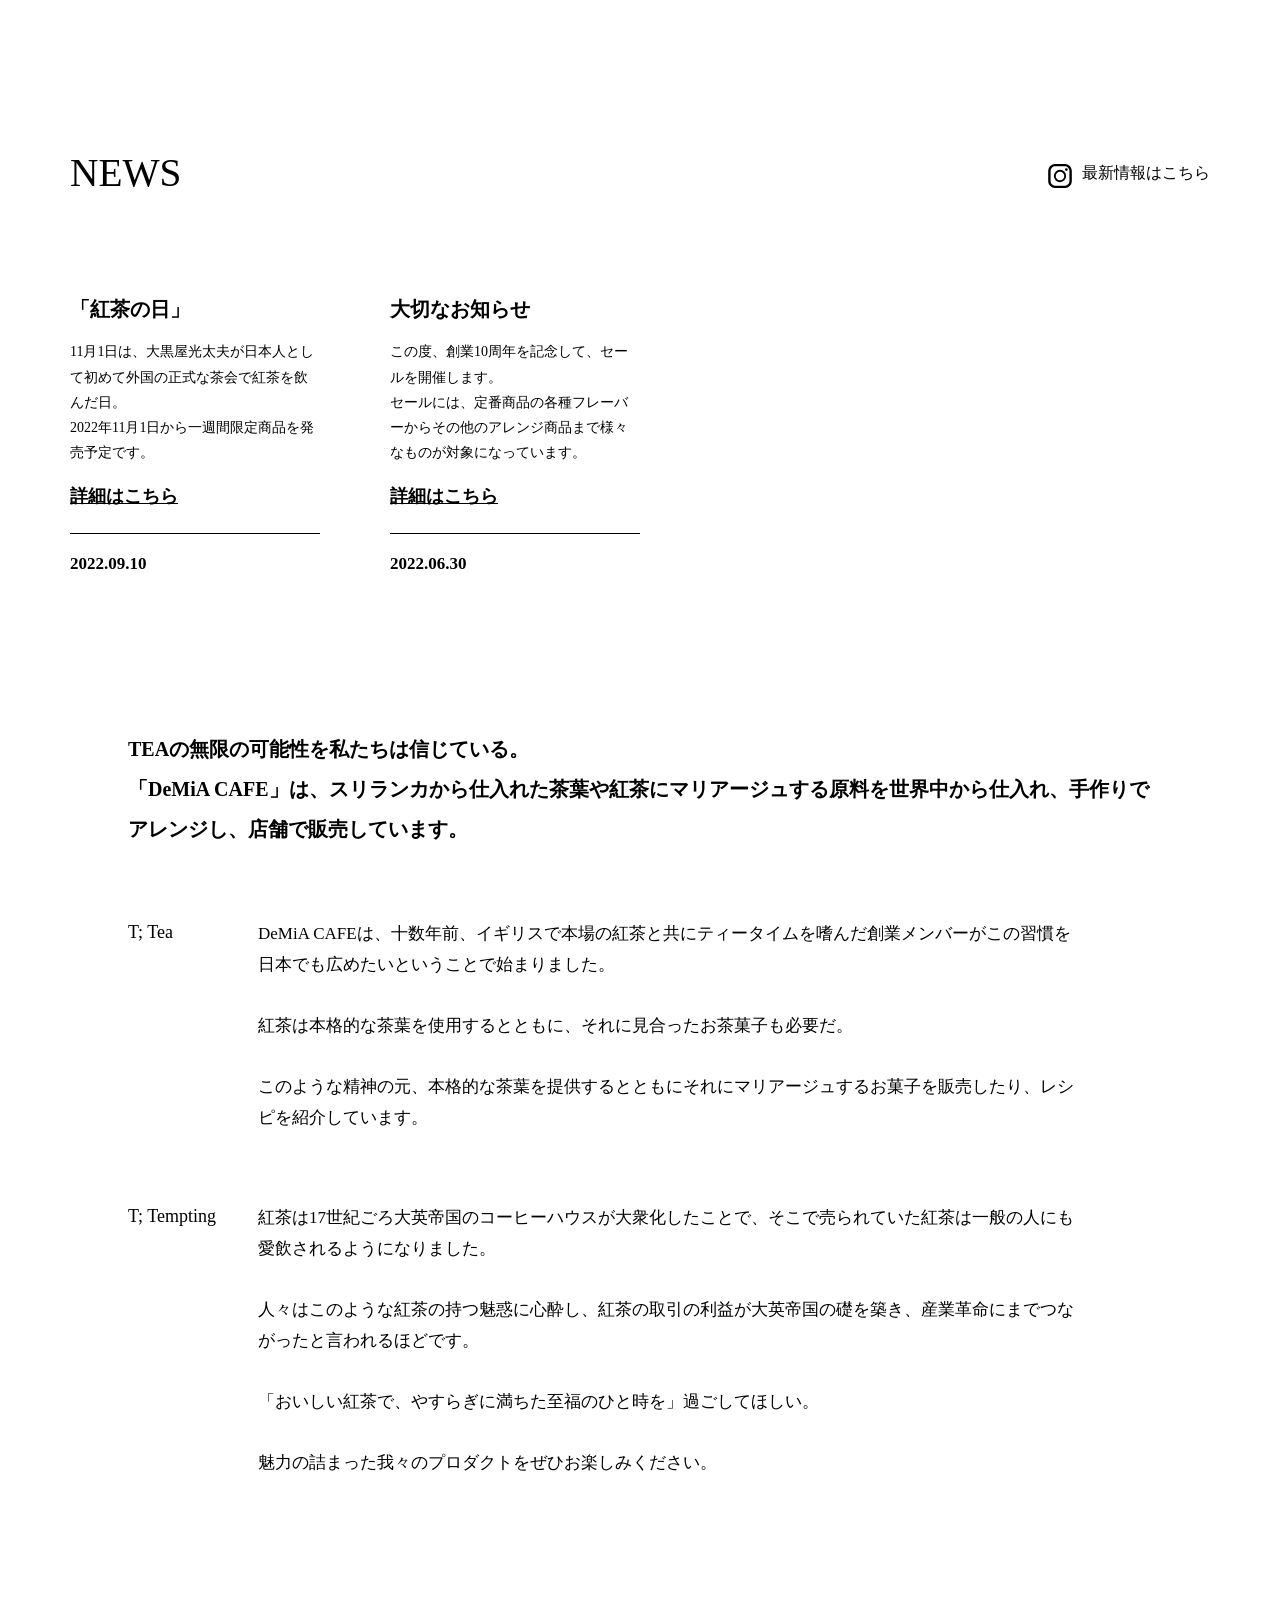
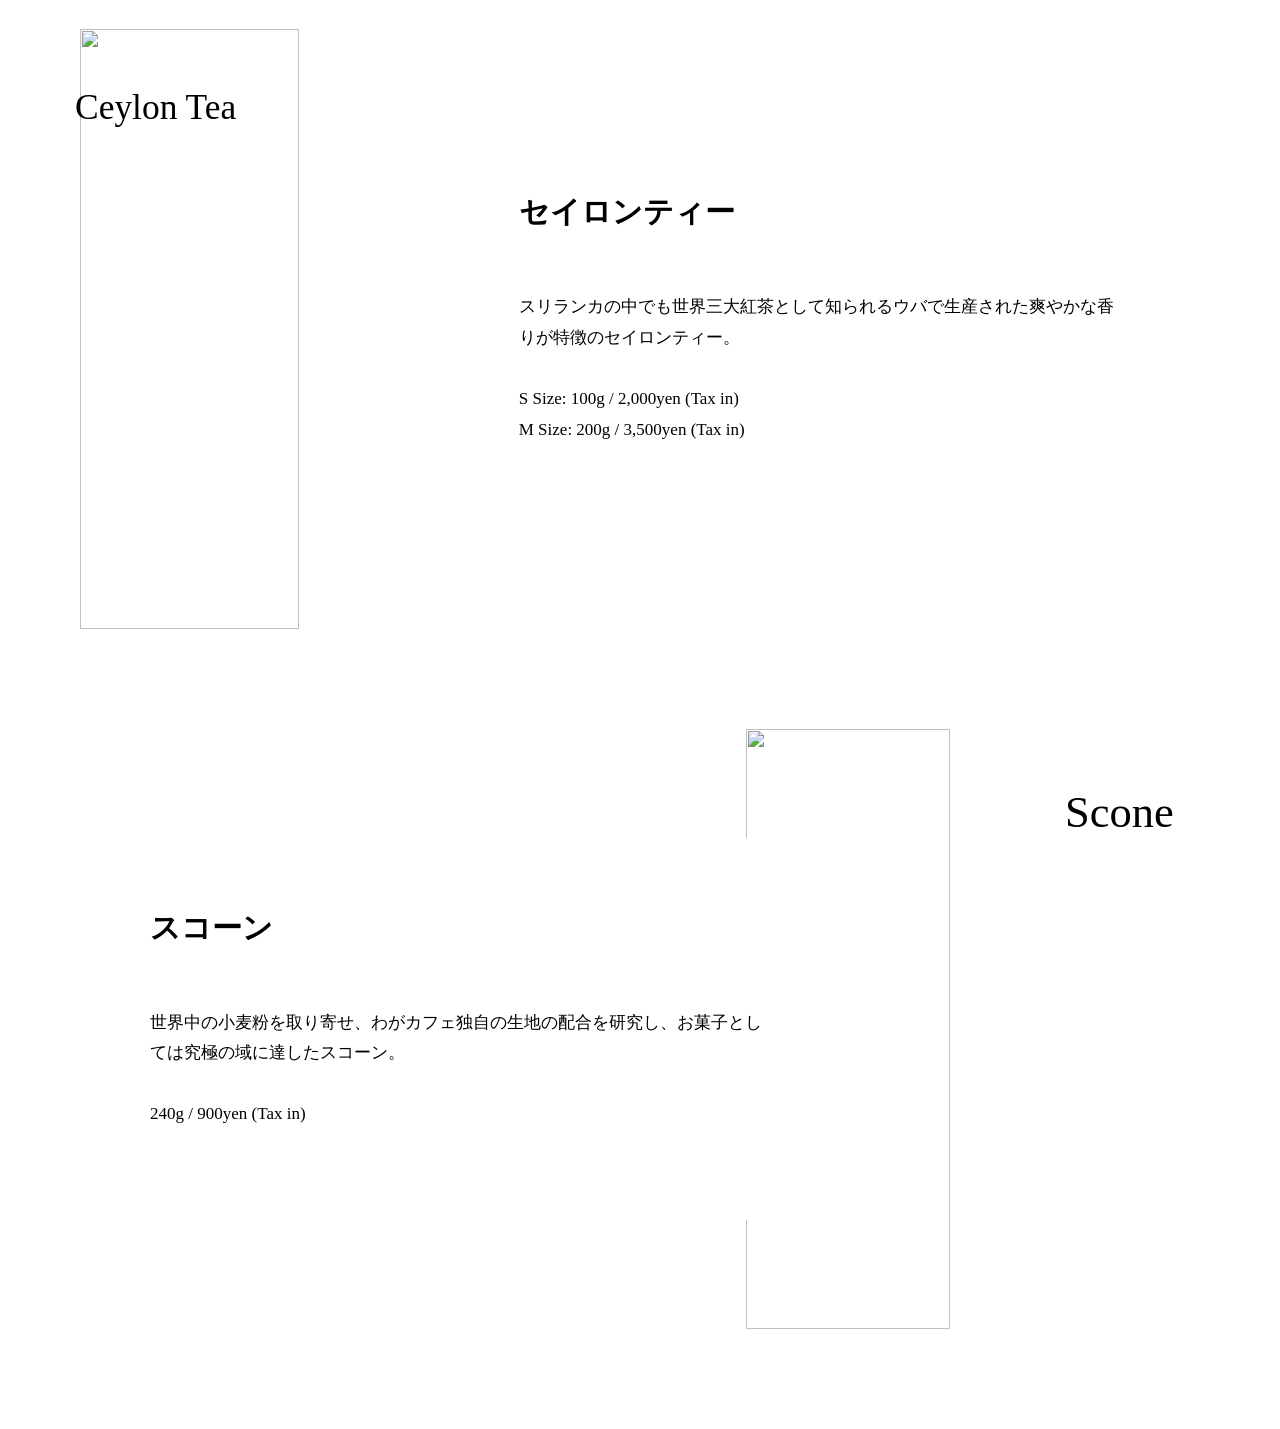
==== index.html @ bc638680 "セイロンティーとスコーン　完成" ====
<!DOCTYPE html>
<html lang="ja">
<head>
    <meta charset="UTF-8">
    <meta name="viewport" content="width=device-width, initial-scale=1.0">
    <link rel="icon" href="img/favicon.svg">
    <link rel="stylesheet" href="style.css">
    <title>ティーラボ DeMiA CAFE</title>
</head>
<body>
    <header>
        <img src="img/header/hd_img01_a_sp.jpg" alt="" class = "sp-img" width="100%">
        <img src="img/header/hd_img01_a.jpg" alt="" class = "pc-img" width="100%">
        <img src="img/header/hd_logo.svg" alt="" class="header-message">
        <div class="header-icons">
            <a href=""><img src="img/icon_cart.svg" alt=""></a>
            <a href=""><img src="img/icon_ig.svg" alt=""></a>
            <a href=""><img src="img/icon_menu.svg" alt=""></a>
        </div>
    </header>
    <main>
        <div class = "news">
            <div class="news-header">
                <img src="img/news/news_ttl.svg" alt="" class="news-ttl">
                <button class="medium pc-button">最新情報はこちら</button>
            </div>
            <div class = "news-boxes"> 
                <div class="news-box">
                    <img src="img/news/tea_day.jpg" alt="" width="100%">
                    <h2 class="news-title">「紅茶の日」</h2>
                    <div class="news-body">
                        <h4 class="news-content">11月1日は、大黒屋光太夫が日本人として初めて外国の正式な茶会で紅茶を飲んだ日。 <br>2022年11月1日から一週間限定商品を発売予定です。</h4>
                        <h3 class="news-link"><a href="">詳細はこちら</a></h3>
                        <h4 class="news-date bold">2022.09.10</h4>
                    </div>
                    
                </div>
                <div class="news-box">
                    <img src="img/news/notion.jpg" alt="" width="100%">
                    <h2 class="news-title">大切なお知らせ</h2>
                    <div class="news-body"> 
                        <h4 class="news-content">この度、創業10周年を記念して、セールを開催します。<br> セールには、定番商品の各種フレーバーからその他のアレンジ商品まで様々なものが対象になっています。<br></h4>
                        <h3 class="news-link"><a href="">詳細はこちら</a></h3>
                        <h4 class="news-date bold">2022.06.30</h4>
                    </div>
                </div>
            </div>
            <button class="bold sp-button">最新情報はこちら</button>
        </div>
        <div class="contents">
            <h3 class="content-top">TEAの無限の可能性を私たちは信じている。 <br>「DeMiA CAFE」は、スリランカから仕入れた茶葉や紅茶にマリアージュする原料を世界中から仕入れ、手作りでアレンジし、店舗で販売しています。</h3>
            <div class="content-box">
              <h3 class="content-subtitle">T; Tea</h3>
              <h4 class="content-content">DeMiA CAFEは、十数年前、イギリスで本場の紅茶と共にティータイムを嗜んだ創業メンバーがこの習慣を日本でも広めたいということで始まりました。 <br><br>紅茶は本格的な茶葉を使用するとともに、それに見合ったお茶菓子も必要だ。 <br><br>このような精神の元、本格的な茶葉を提供するとともにそれにマリアージュするお菓子を販売したり、レシピを紹介しています。</h4>
            </div>
            <div class="content-box">
                <h3 class="content-subtitle">T; Tempting</h3>
                <h4 class="content-content">紅茶は17世紀ごろ大英帝国のコーヒーハウスが大衆化したことで、そこで売られていた紅茶は一般の人にも愛飲されるようになりました。<br><br>人々はこのような紅茶の持つ魅惑に心酔し、紅茶の取引の利益が大英帝国の礎を築き、産業革命にまでつながったと言われるほどです。<br><br>「おいしい紅茶で、やすらぎに満ちた至福のひと時を」過ごしてほしい。<br><br>魅力の詰まった我々のプロダクトをぜひお楽しみください。</h4>
            </div>
        </div>
        <div class="details">
            <div class="detail-box">
                <img src="img/products/products_ttl_tea.svg" alt="" class="detail-title-img detail-title-img-1">
                <div class="detail-contents detail-contents-1">
                    <img src="img/products/products_tea.jpg" alt="">
                    <div class="detail-texts detail-texts-1">
                        <h1 class="detail-title">セイロンティー</h1>
                        <h4 class="detail-content">スリランカの中でも世界三大紅茶として知られるウバで生産された爽やかな香りが特徴のセイロンティー。<br><br>S Size: 100g / 2,000yen (Tax in) <br>M Size: 200g / 3,500yen (Tax in)</h4>
                    </div>
                </div>
            </div>
            <div class="detail-box">
                <img src="img/products/products_ttl_scone.svg" alt="" class="detail-title-img detail-title-img-2">
                <div class="detail-contents detail-contents-2">
                    <img src="img/products/products_scone.jpg" alt="">
                    <div class="detail-texts detail-texts-2">
                        <h1 class="detail-title">スコーン</h1>
                        <h4 class="detail-content">世界中の小麦粉を取り寄せ、わがカフェ独自の生地の配合を研究し、お菓子としては究極の域に達したスコーン。<br><br>240g / 900yen (Tax in)</h4>
                    </div>
                </div>
            </div>
        </div>
    </main>
    <footer>

    </footer>
</body>
</html>
---- style.css ----
@charset "UTF-8";

/* リセットcss */
abbr,
address,
article,
aside,
audio,
b,
blockquote,
body,
canvas,
caption,
cite,
code,
dd,
del,
details,
dfn,
div,
dl,
dt,
em,
fieldset,
figcaption,
figure,
footer,
form,
h1,
h2,
h3,
h4,
h5,
h6,
header,
hgroup,
html,
i,
iframe,
img,
ins,
kbd,
label,
legend,
li,
mark,
menu,
nav,
object,
ol,
p,
pre,
q,
samp,
section,
small,
span,
strong,
sub,
summary,
sup,
table,
tbody,
td,
tfoot,
th,
thead,
time,
tr,
ul,
var,
video {
  margin: 0;
  padding: 0;
  border: 0;
  outline: 0;
  font-size: 100%;
  vertical-align: baseline;
  background: 0 0;
}

body {
  line-height: 1;
}

article,
aside,
details,
figcaption,
figure,
footer,
header,
hgroup,
menu,
nav,
section {
  display: block;
}

ul {
  list-style: none;
}

blockquote,
q {
  quotes: none;
}

blockquote:after,
blockquote:before,
q:after,
q:before {
  content: none;
}

a {
  margin: 0;
  padding: 0;
  font-size: 100%;
  vertical-align: baseline;
  background: 0 0;
  text-decoration: underline;
  color: inherit;
}

ins {
  background-color: #ff9;
  color: #000;
  text-decoration: none;
}

mark {
  background-color: #ff9;
  color: #000;
  font-style: italic;
  font-weight: 700;
}

del {
  text-decoration: line-through;
}

abbr[title],
dfn[title] {
  border-bottom: 1px dotted;
  cursor: help;
}

table {
  border-collapse: collapse;
  border-spacing: 0;
}

hr {
  display: block;
  height: 1px;
  border: 0;
  border-top: 1px solid #ccc;
  margin: 1em 0;
  padding: 0;
}

input,
select {
  vertical-align: middle;
}

body * {
  box-sizing: border-box;
}

/* ここまで リセットcss */
.bold {
  font-weight: bold;
}
.normal {
  font-weight: normal;
}
.medium {
  font-weight: 500;
}

.header-message {
  position: relative;
  transform: translateY(-150%);
  margin-left: 5%;
  width: 60%;
}
.header-icons img {
  width: 5%;
  margin-right: 5%;
}
.header-icons {
  text-align: right;
}
h1 {
  font-size: 20px;
  line-height: 2;
}
h2 {
  font-size: 16px;
  line-height: 2;
}
h3 {
  font-size: 13px;
  line-height: 2;
}
h4 {
  font-size: 11px;
  font-weight: normal;
  line-height: 1.8;
}
h5 {
  font-size: 8px;
  font-weight: normal;
}
.news-ttl {
  width: 20%;
  margin-left: 5%;
  margin-top: 20%;
}
.news-boxes {
  display: flex;
  margin-top: 5%;
}
.news-box {
  width: 45%;
  margin-left: 3%;
}
.news-body {
  display: flex;
  flex-direction: column;
  height: 210px;
}
.news-title {
  margin-top: 5%;
}
.news-link {
  margin-top: 5%;
}
.news-date {
  margin-top: auto;
  padding-top: 6%;
  border-top: 1px solid #000;
}
.news button {
  display: block;
  margin: 0 auto;
  margin-top: 7%;
  padding: 13px 15%;
  font-size: 12px;
  background-color: #fff;
  color: #000;
  border: 1px solid #000;
  cursor: pointer;
}
.news button::before {
  content: "";
  display: inline-block;
  background-image: url("img/icon_ig.svg");
  background-size: contain;
  width: 16px;
  height: 16px;
  margin-right: 5px;
  transform: translateY(3px);
}
.contents {
  margin: 150px 10%;
}
.content-subtitle {
  margin-top: 10%;
}
.content-content {
  margin-top: 3%;
}
.detail-box{
  position: relative;
  margin-bottom: 40px;
}
.detail-title-img{
  height: 40px;
  position:absolute;
  top:30px;
  left:60px;
}
.detail-title-img-2{
  right: 60px;
  left: auto;
}
.detail-contents{
  margin:0 40px;
}
.detail-contents img{
  width: 100%;
  height: 600px;
}
.detail-title{
  margin-top: 20px;
}
.detail-content{
  margin-top:5px;
}


/* 768px以上のとき（PC） */
@media (min-width: 768px) {
  .sp-img {
    display: none;
  } /* スマホ用を消す */
  .pc-img {
    display: block;
  } /* PC用を出す */
  .news button.sp-button {
    display: none;
  } /* newsの、スマホ仕様の最新情報はこちらボタンを、PC時に消す */
  .header-message {
    width: 40%;
    left: 2%;
  }
  .header-icons {
    transform: translateY(-220%);
    margin-right: 3%;
  }
  .header-icons img {
    width: 3.5%;
    margin-right: 3.5%;
  }
  h1{
    font-size: 30px;
  }
  h2 {
    font-size: 20px;
  }
  h3 {
    font-size: 18px;
  }
  h4 {
    font-size: 17px;
  }
  h5 {
    font-size: 15px;
  }
  .news-ttl{
    width:120px;
    margin-left:70px;
    margin-top: 60px;
  }
  .news-content{
    margin-top: 10px;
    font-size: 14px;
  }
  .news-box{
    width:250px;
    margin-left:70px;
  }
  .news-body{
    height: 250px;
  }
  .news-header{
    display:flex;
  }
  .news button{
    border:none;
    display: flex;
    margin-left: auto;
    margin-right:70px;
    margin-top:70px;
    padding: 0;
    font-size: 16px;
  }
  .news button::before {
    width: 24px;
    height: 24px;
    margin-right: 10px;
    transform: translateY(1px);
  }
  .content-top{
    font-size: 20px;
  }
  .content-box{
    display: flex;
    margin-top: 50px;
    margin-right: 70px;
  }
  .content-content{
    width: calc(100% - 130px);
    margin-left: 0px;
    margin-top: 20px;
  }
  .content-subtitle{
    width: 120px;
    margin-right: 10px;
    margin-top:15px;
    font-weight: normal;
  }
  .detail-box{
  margin-bottom: 100px;
  }
  .detail-title-img{
    top:60px;
    left:75px;
  }
  .detail-title-img-2{
    right: 80px;
    left: auto;
    height: 50px;
  }
  .detail-contents{
    display: flex;
    margin: auto 80px;
  }
  .detail-contents-2{
    flex-direction: row-reverse;
  }
  .detail-contents img{
    width: min(calc(100% - 250px), 600px);
    object-fit: cover;
  }
  .detail-texts{
    margin:auto auto auto -100px;
    padding: 40px 10px;
    height:auto;
    background-color: #fff;
    z-index: 1;
    display: flex;
    flex-direction: column;
    justify-content: center;
  }
  .detail-texts-2{
    margin: auto -100px auto auto;
  }
  .detail-title{
    padding: 0 60px;
  }
  .detail-content{
    margin:50px 60px;
  }
}

/* 767px以下のとき（スマホ） */
@media (max-width: 767px) {
  .pc-img {
    display: none;
  } /* PC用を消す */
  .sp-img {
    display: block;
  } /* スマホ用を出す */
  .news button.pc-button {
    display: none;
  } /* newsの、pc仕様の最新情報はこちらボタンを、スマホ時に消す */
}
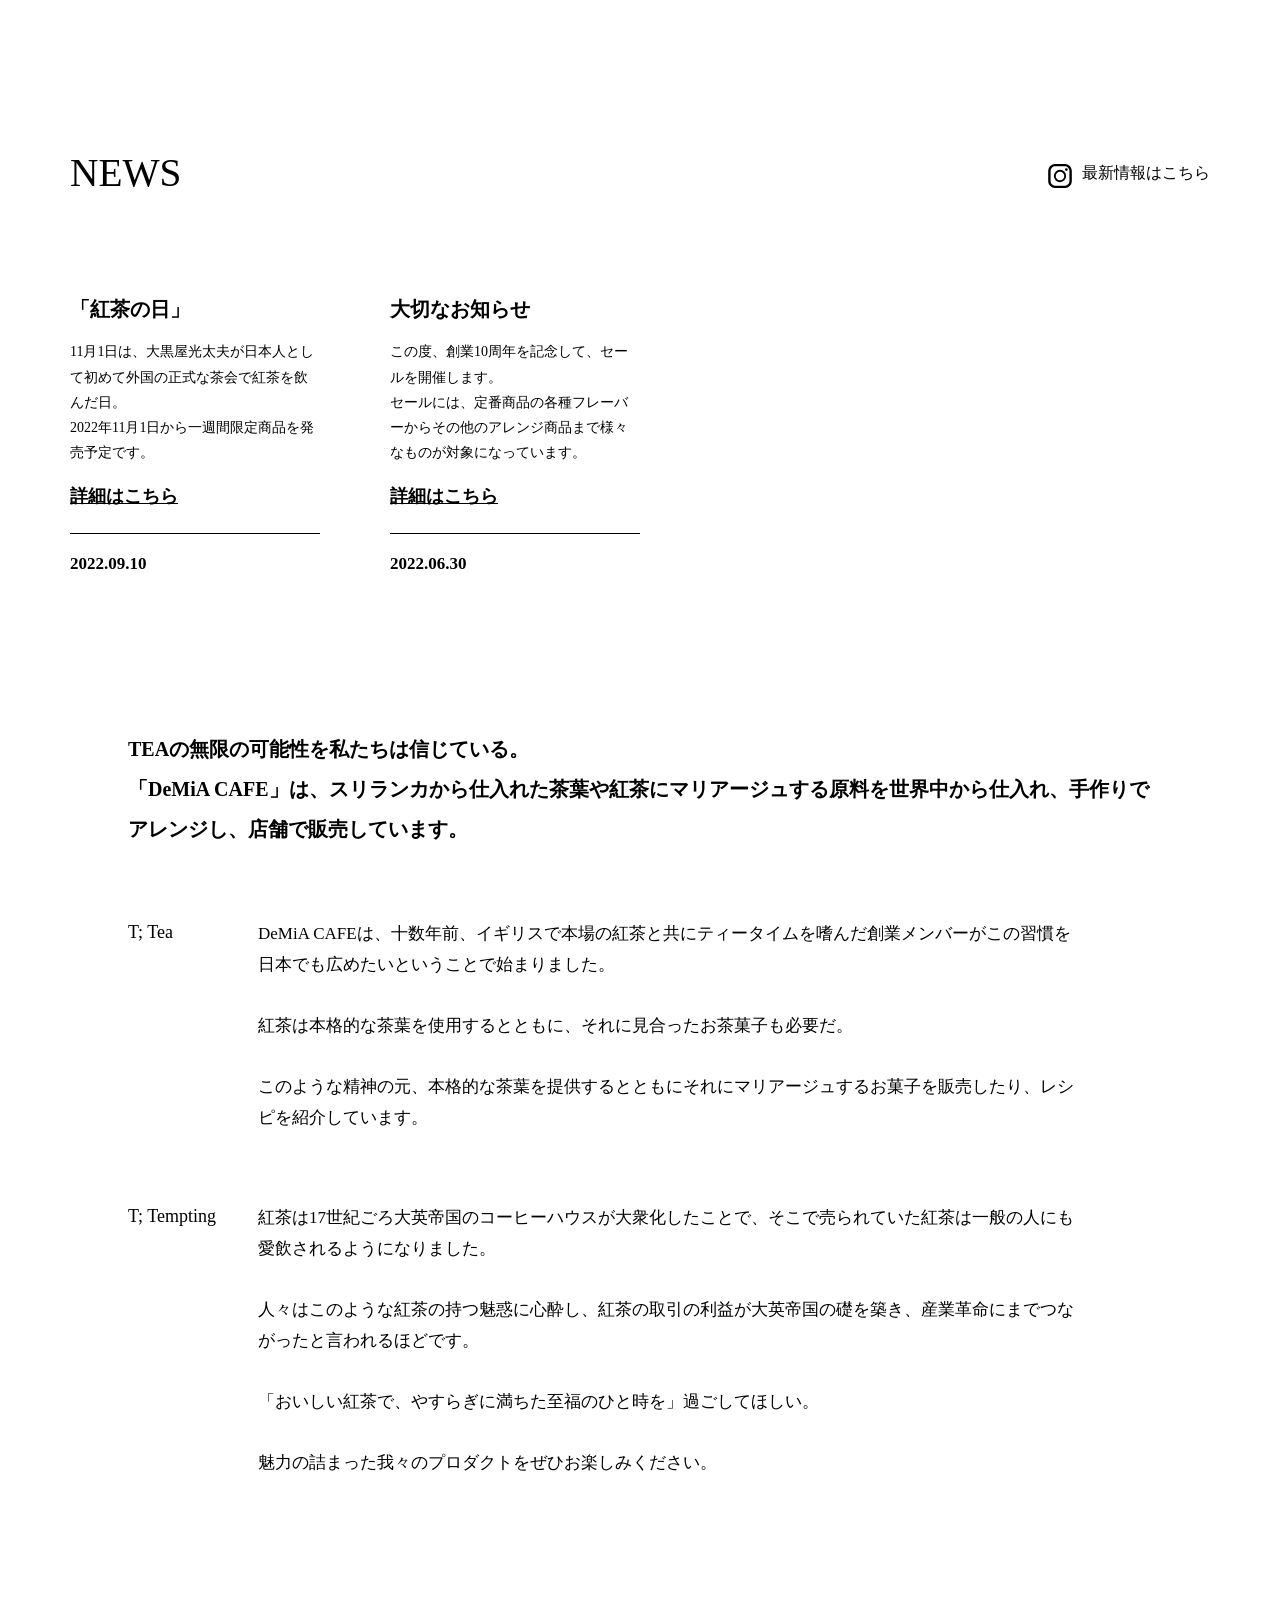
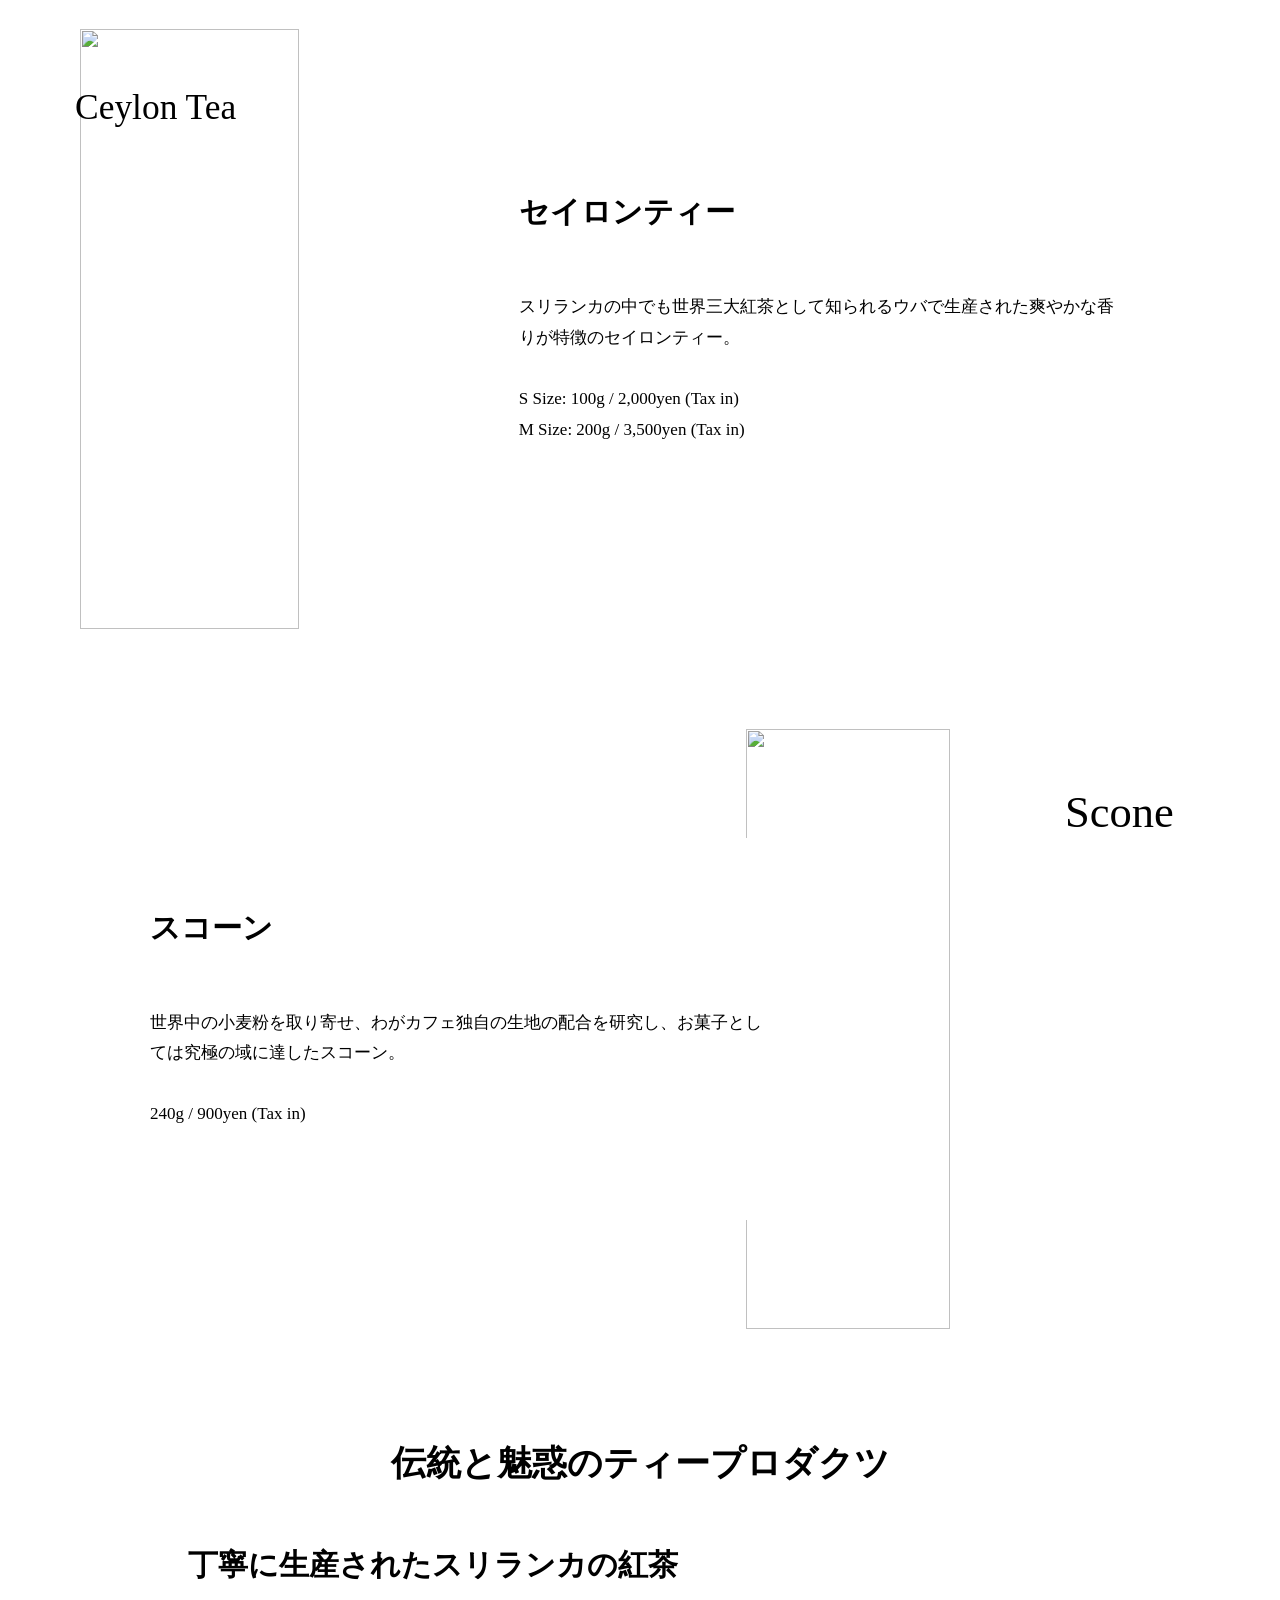
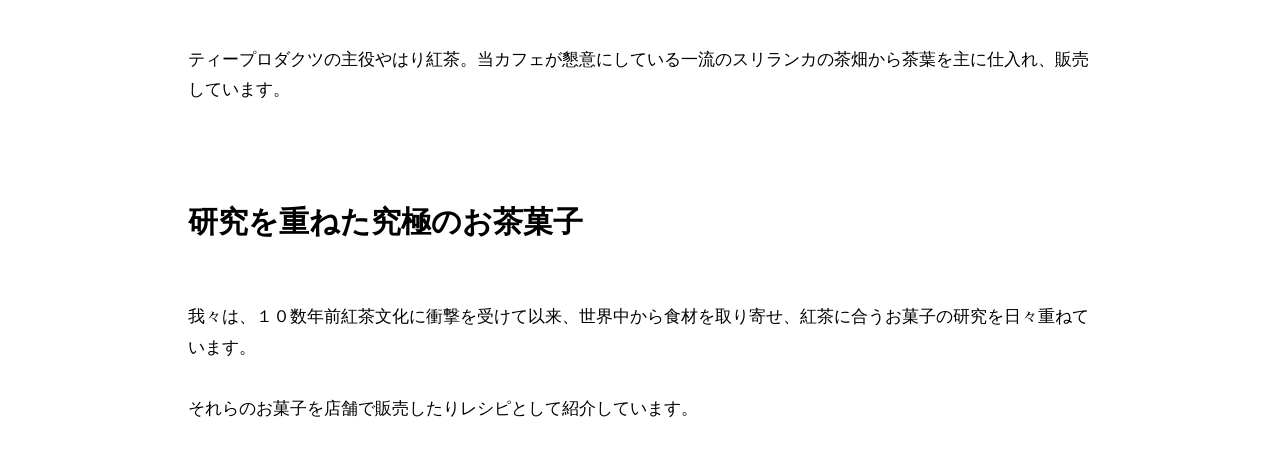
==== commit 26f856bf: "products　スタート" ====
--- a/index.html
+++ b/index.html
@@ -80,6 +80,23 @@
                 </div>
             </div>
         </div>
+        <div class="products">
+            <h0 class="products-title">伝統と魅惑のティープロダクツ</h0>
+            <div class="products-boxes">
+                <img src="img/feature/feature_img01.jpg" alt="" width="100%">
+                <div class="products-texts">
+                    <h1 class="detail-title">丁寧に生産されたスリランカの紅茶</h1>
+                    <h4 class="detail-content">ティープロダクツの主役やはり紅茶。当カフェが懇意にしている一流のスリランカの茶畑から茶葉を主に仕入れ、販売しています。</h4>
+                </div>
+            </div>
+            <div class="products-boxes">
+                <img src="img/feature/feature_img02.jpg" alt="" width="100%">
+                <div class="products-texts">
+                    <h1 class="detail-title">研究を重ねた究極のお茶菓子</h1>
+                    <h4 class="detail-content">我々は、１０数年前紅茶文化に衝撃を受けて以来、世界中から食材を取り寄せ、紅茶に合うお菓子の研究を日々重ねています。<br><br>それらのお菓子を店舗で販売したりレシピとして紹介しています。</h4>
+                </div>
+            </div>
+        </div>
     </main>
     <footer>
 
--- a/style.css
+++ b/style.css
@@ -193,6 +193,11 @@
 .header-icons {
   text-align: right;
 }
+h0{
+    font-size:20px;
+    line-height:2;
+    font-weight:bold;
+  }
 h1 {
   font-size: 20px;
   line-height: 2;
@@ -300,7 +305,14 @@
 .detail-content{
   margin-top:5px;
 }
-
+.products{
+  width: 80%;
+  margin: 0 auto;
+  text-align: center;
+}
+.products-texts{
+  text-align:left;
+}
 
 /* 768px以上のとき（PC） */
 @media (min-width: 768px) {
@@ -325,6 +337,9 @@
     width: 3.5%;
     margin-right: 3.5%;
   }
+  h0{
+    font-size:35px;
+  }
   h1{
     font-size: 30px;
   }
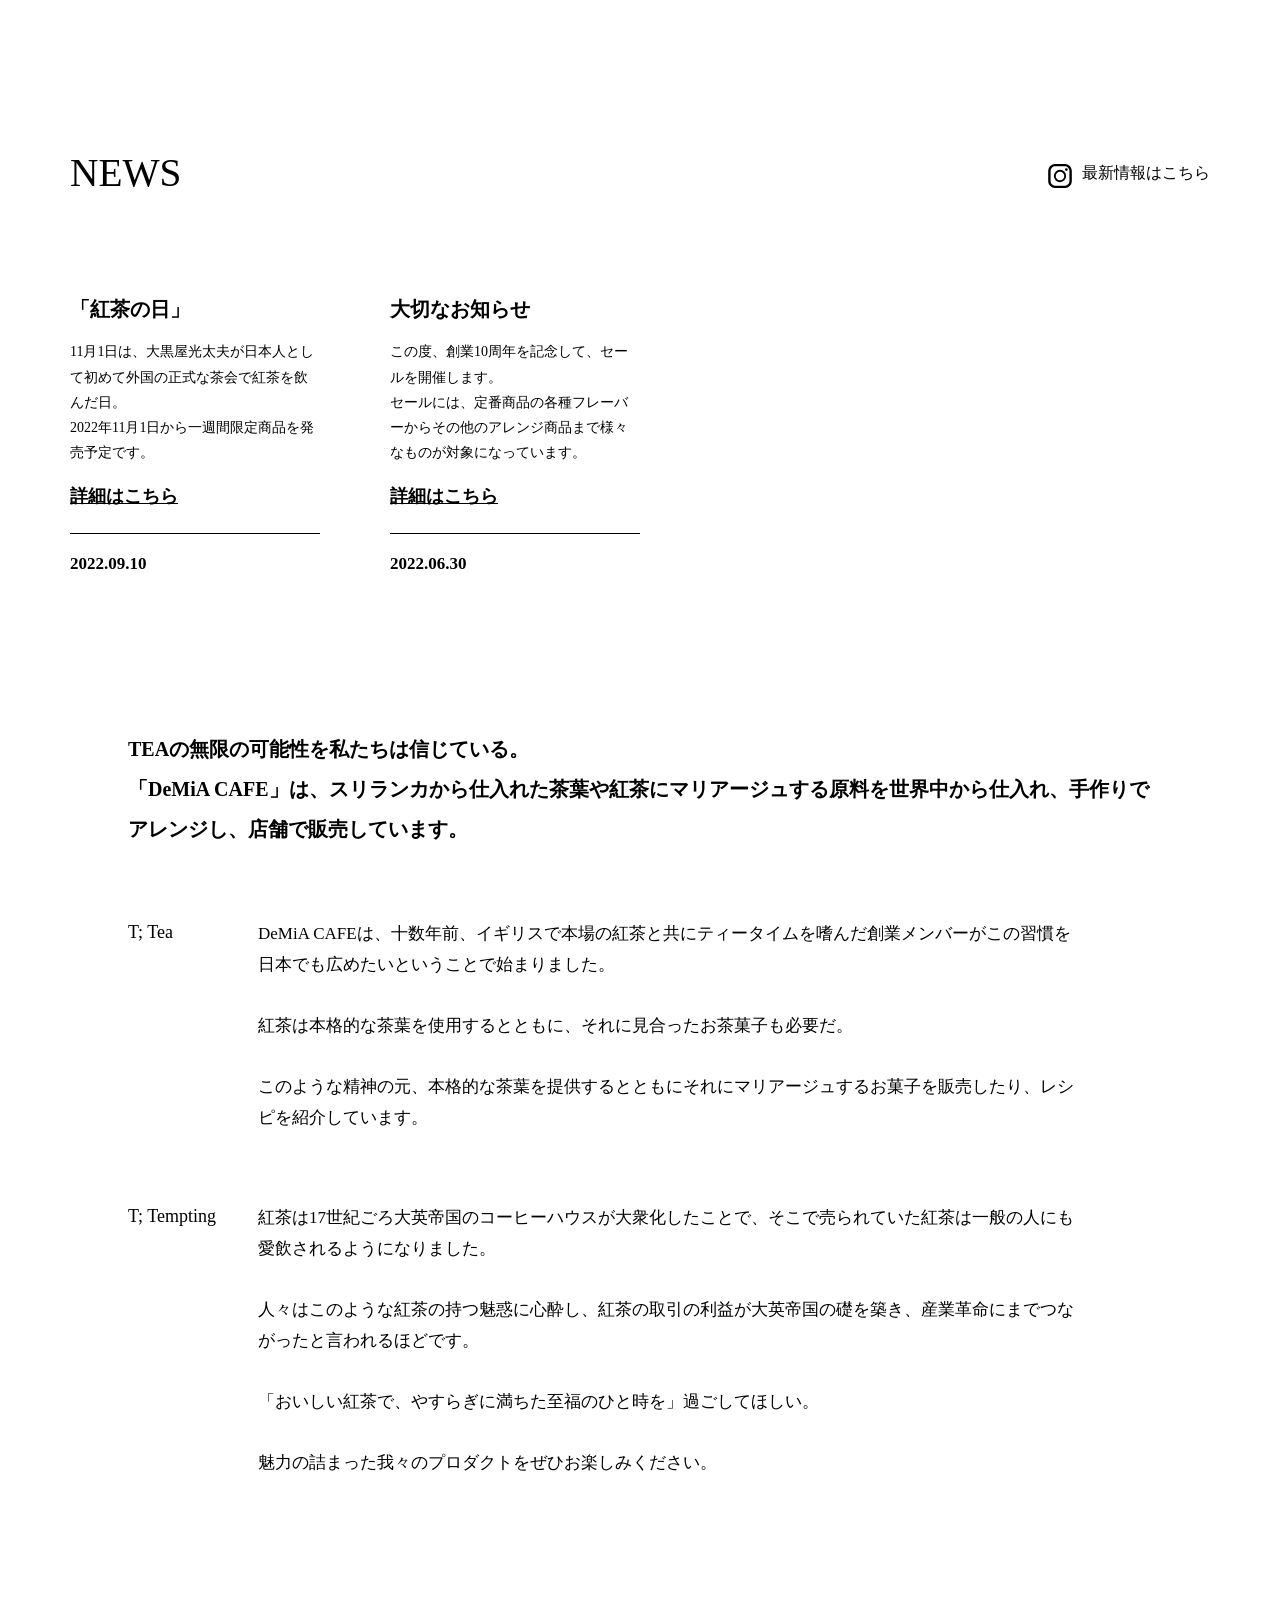
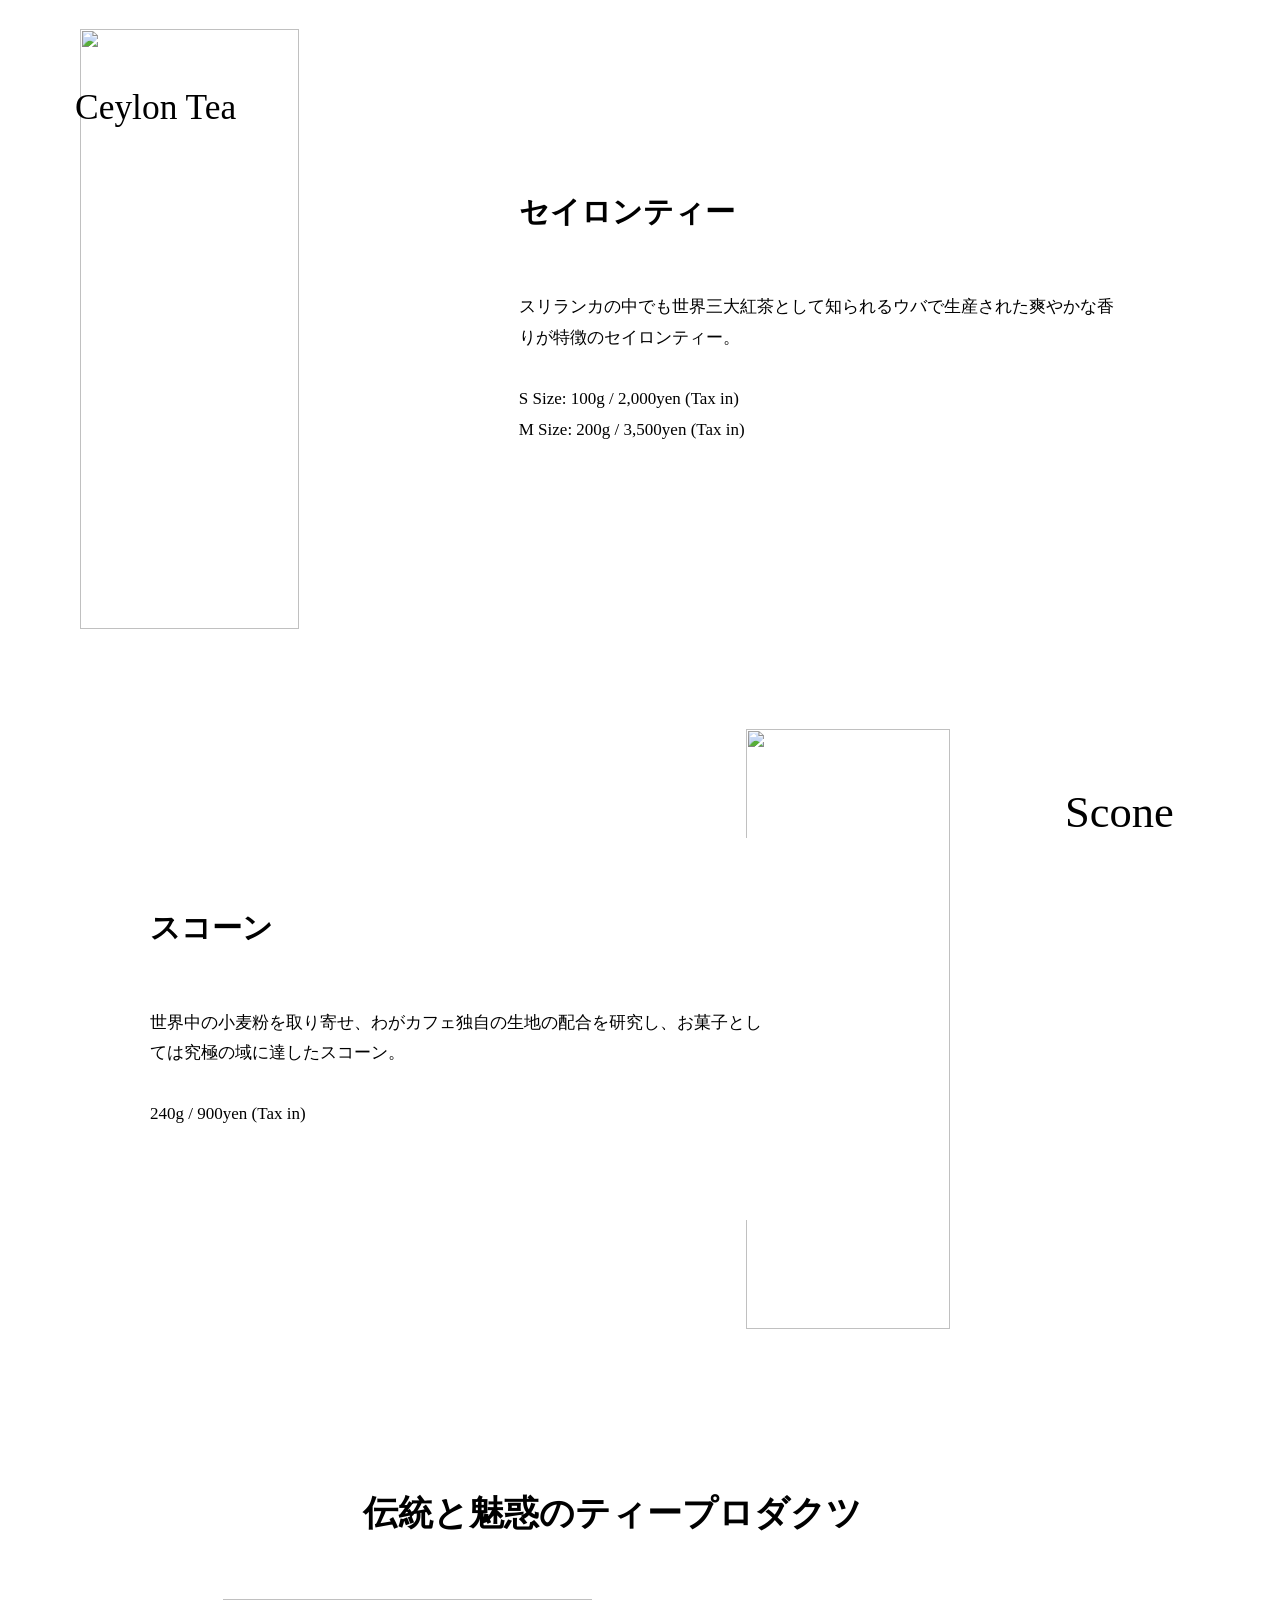
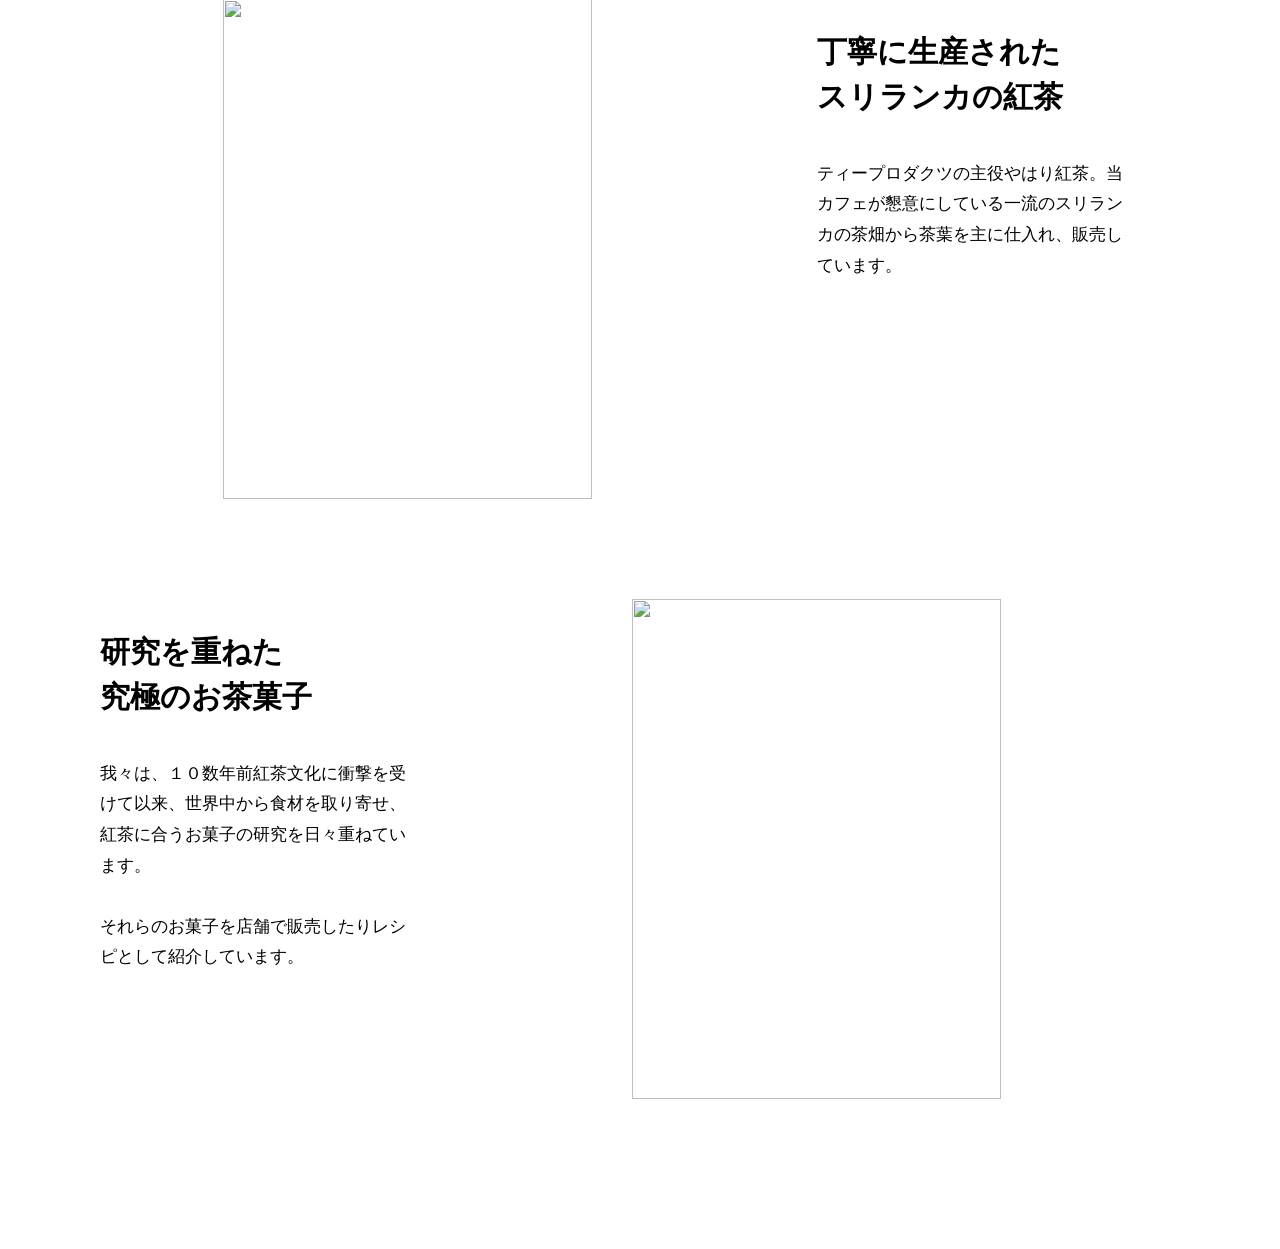
==== commit 3a11f7cc: "products 完成" ====
--- a/index.html
+++ b/index.html
@@ -81,19 +81,19 @@
             </div>
         </div>
         <div class="products">
-            <h0 class="products-title">伝統と魅惑のティープロダクツ</h0>
-            <div class="products-boxes">
+            <h2 class="products-title">伝統と魅惑のティープロダクツ</h2>
+            <div class="products-boxes products-boxes-1">
                 <img src="img/feature/feature_img01.jpg" alt="" width="100%">
                 <div class="products-texts">
-                    <h1 class="detail-title">丁寧に生産されたスリランカの紅茶</h1>
-                    <h4 class="detail-content">ティープロダクツの主役やはり紅茶。当カフェが懇意にしている一流のスリランカの茶畑から茶葉を主に仕入れ、販売しています。</h4>
+                    <h2 class="products-detail-title ">丁寧に生産された<br>スリランカの紅茶</h2>
+                    <h4 class="products-detail-content">ティープロダクツの主役やはり紅茶。当カフェが懇意にしている一流のスリランカの茶畑から茶葉を主に仕入れ、販売しています。</h4>
                 </div>
             </div>
-            <div class="products-boxes">
+            <div class="products-boxes products-boxes-2">
                 <img src="img/feature/feature_img02.jpg" alt="" width="100%">
                 <div class="products-texts">
-                    <h1 class="detail-title">研究を重ねた究極のお茶菓子</h1>
-                    <h4 class="detail-content">我々は、１０数年前紅茶文化に衝撃を受けて以来、世界中から食材を取り寄せ、紅茶に合うお菓子の研究を日々重ねています。<br><br>それらのお菓子を店舗で販売したりレシピとして紹介しています。</h4>
+                    <h2 class="products-detail-title">研究を重ねた<br>究極のお茶菓子</h2>
+                    <h4 class="products-detail-content">我々は、１０数年前紅茶文化に衝撃を受けて以来、世界中から食材を取り寄せ、紅茶に合うお菓子の研究を日々重ねています。<br><br>それらのお菓子を店舗で販売したりレシピとして紹介しています。</h4>
                 </div>
             </div>
         </div>
--- a/style.css
+++ b/style.css
@@ -307,12 +307,25 @@
 }
 .products{
   width: 80%;
-  margin: 0 auto;
+  margin: 100px auto;
   text-align: center;
+
 }
 .products-texts{
   text-align:left;
-}
+  margin-bottom: 30px;
+}
+.products-title{
+  margin-bottom:20px;
+}
+.products-detail-title{
+  line-height: 1.5;
+  margin-top: 15px;
+}
+.products-detail-content{
+  margin-top: 15px;
+}
+
 
 /* 768px以上のとき（PC） */
 @media (min-width: 768px) {
@@ -450,6 +463,39 @@
   .detail-content{
     margin:50px 60px;
   }
+  .products{
+    margin: 150px 100px;
+    text-align: center;
+  }
+  .products img{
+    width:60%;
+    height: 500px;
+    object-fit: cover;
+  }
+  .products-boxes{
+    display: flex;
+    justify-content: space-between;
+    margin-bottom: 100px;
+  }
+  .products-texts{
+    width: 30%;
+    margin-bottom: 30px;
+  }
+  .products-title{
+    margin-bottom:50px;
+    font-size: 35px;
+  }
+  .products-detail-title{
+    font-size: 30px;
+    margin-top: 30px;
+  }
+  .products-detail-content{
+    margin-top: 40px;
+  }  
+  .products-boxes-2{
+    flex-direction: row-reverse;
+  }
+
 }
 
 /* 767px以下のとき（スマホ） */
@@ -463,4 +509,7 @@
   .news button.pc-button {
     display: none;
   } /* newsの、pc仕様の最新情報はこちらボタンを、スマホ時に消す */
-}
+  .sp-br {
+    display: block;
+  }
+}
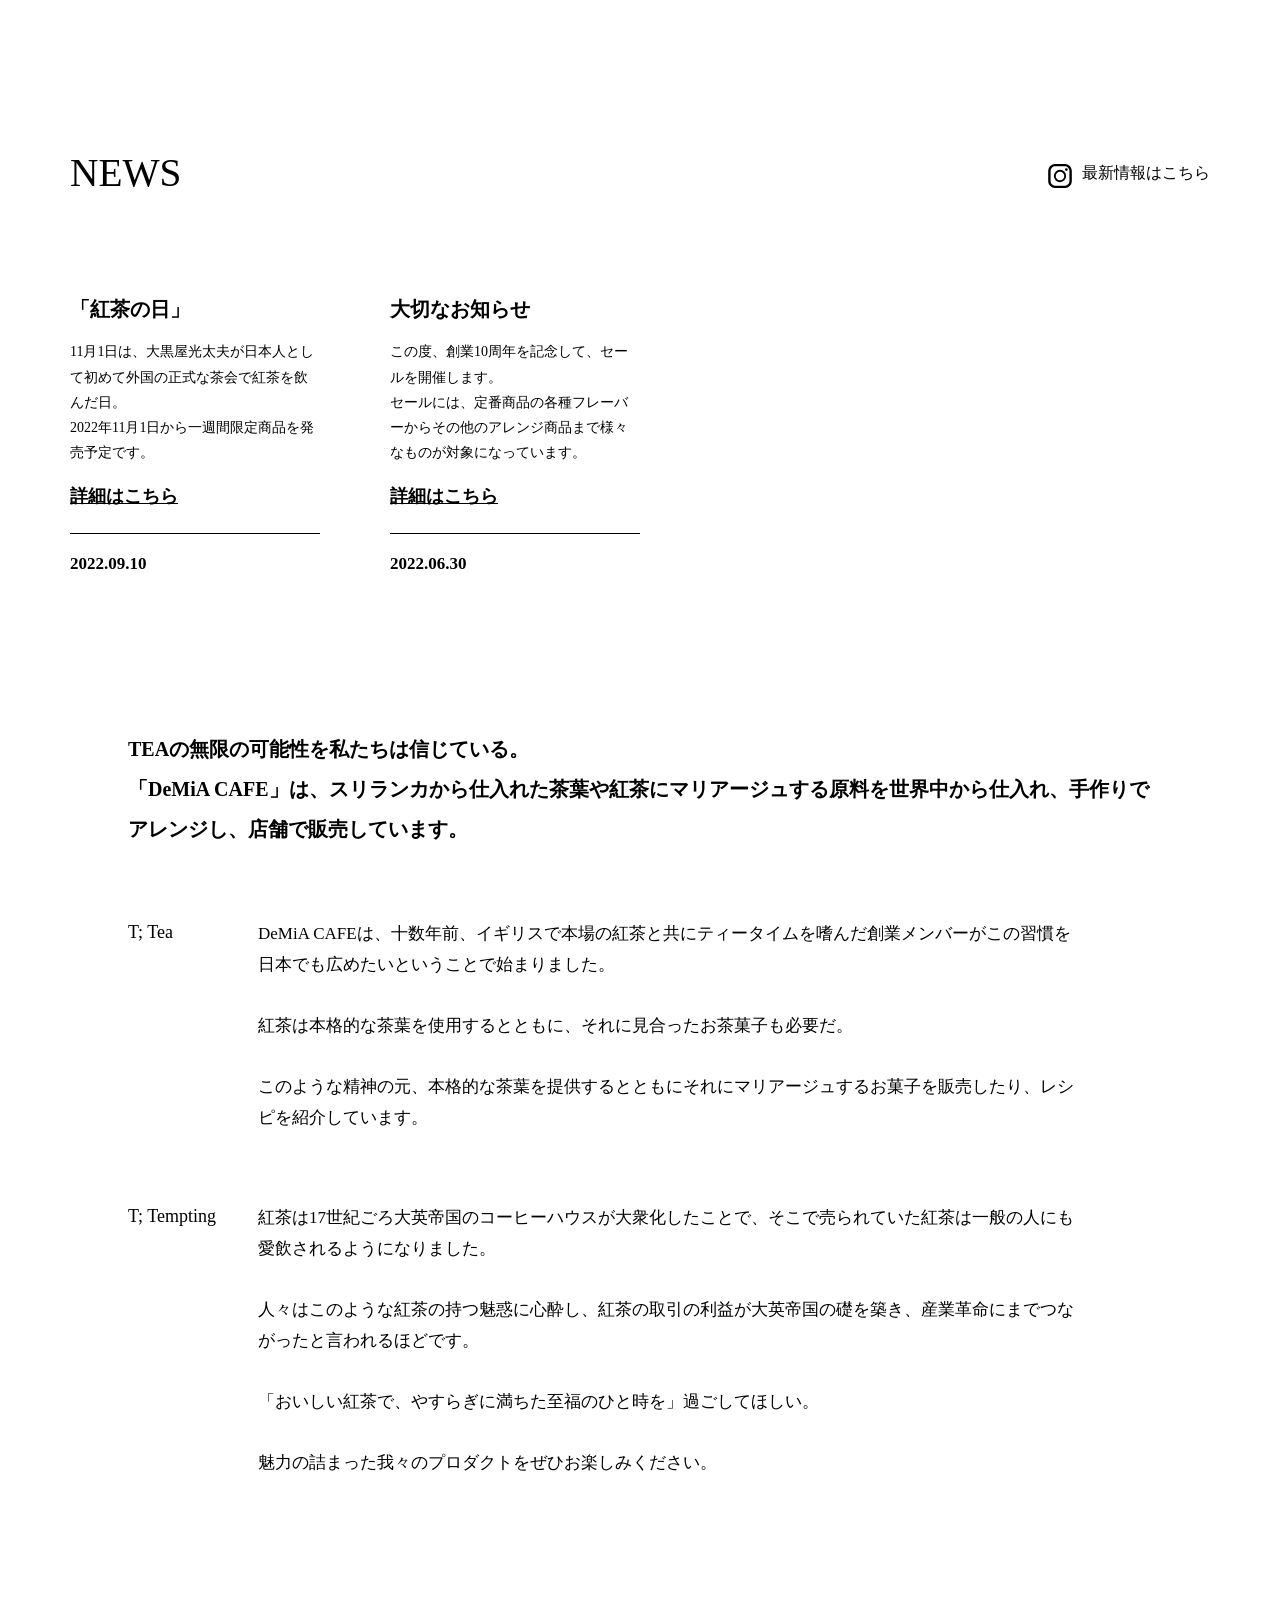
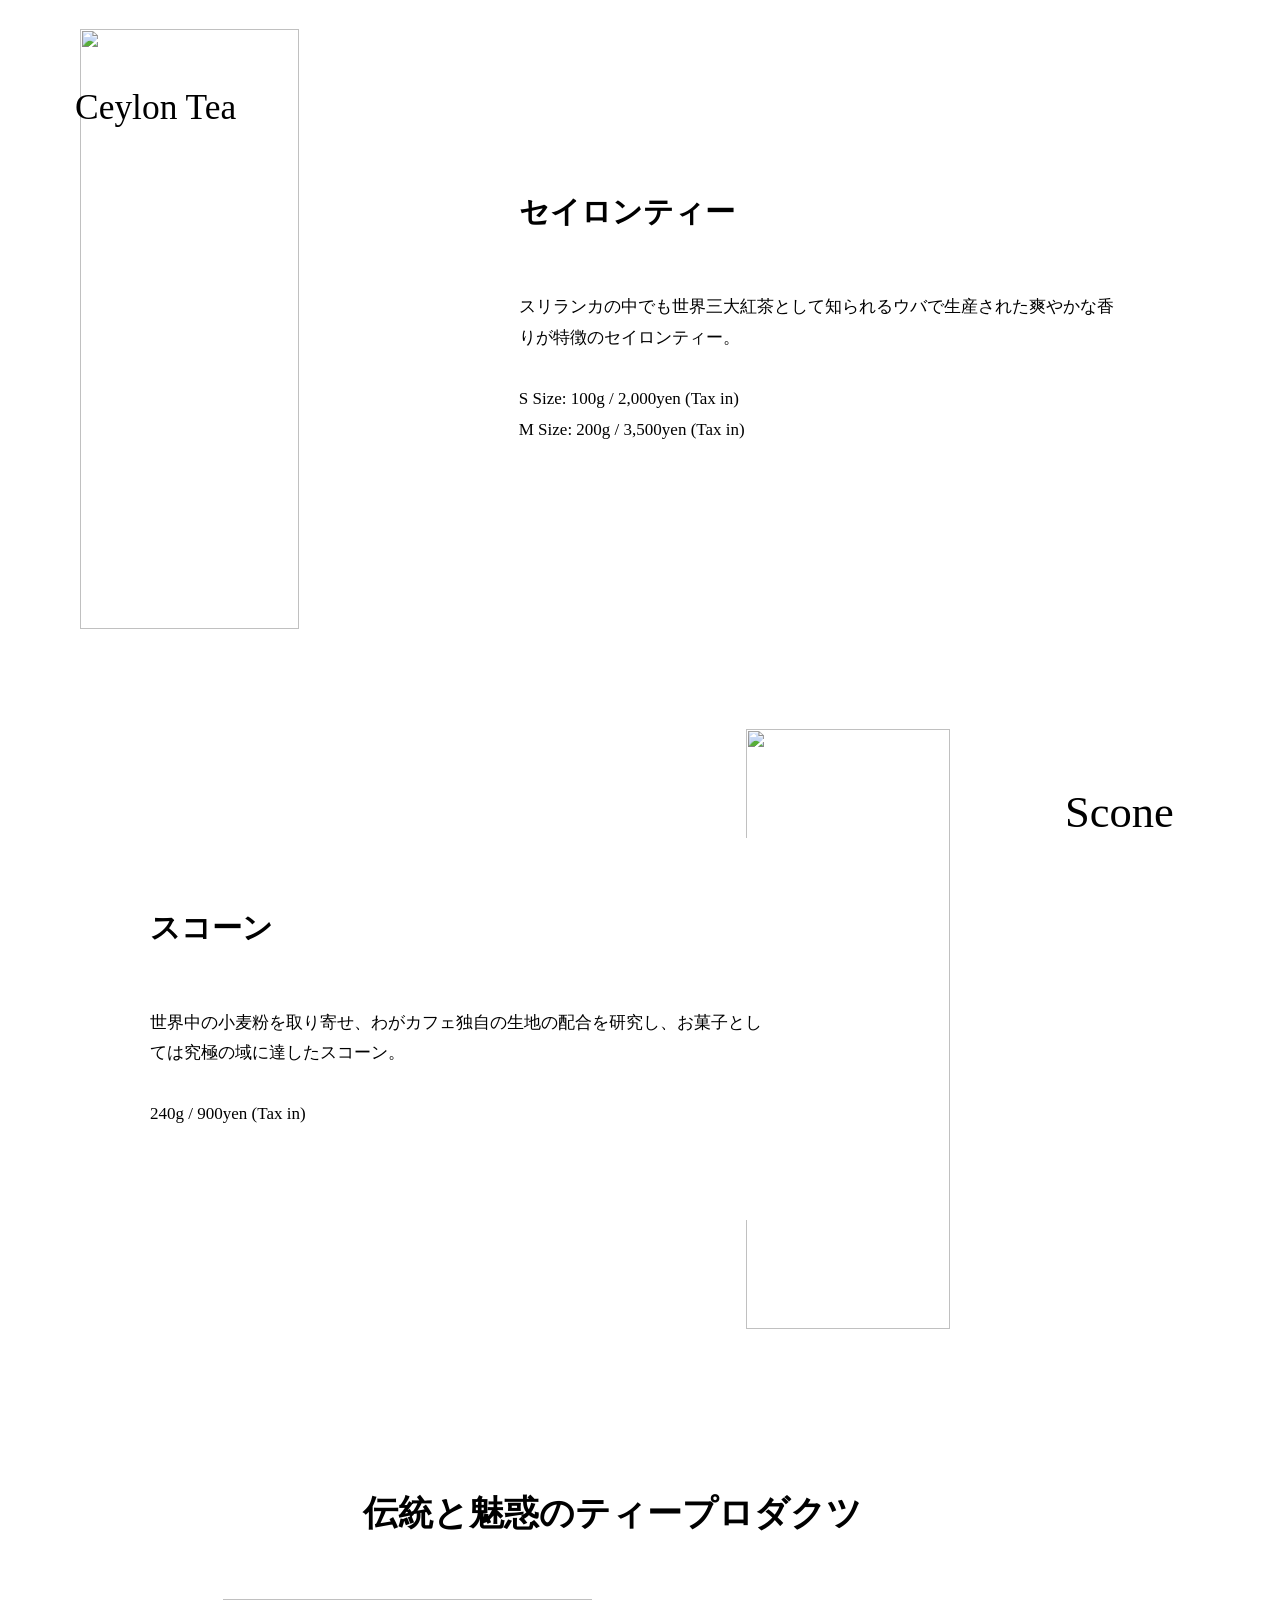
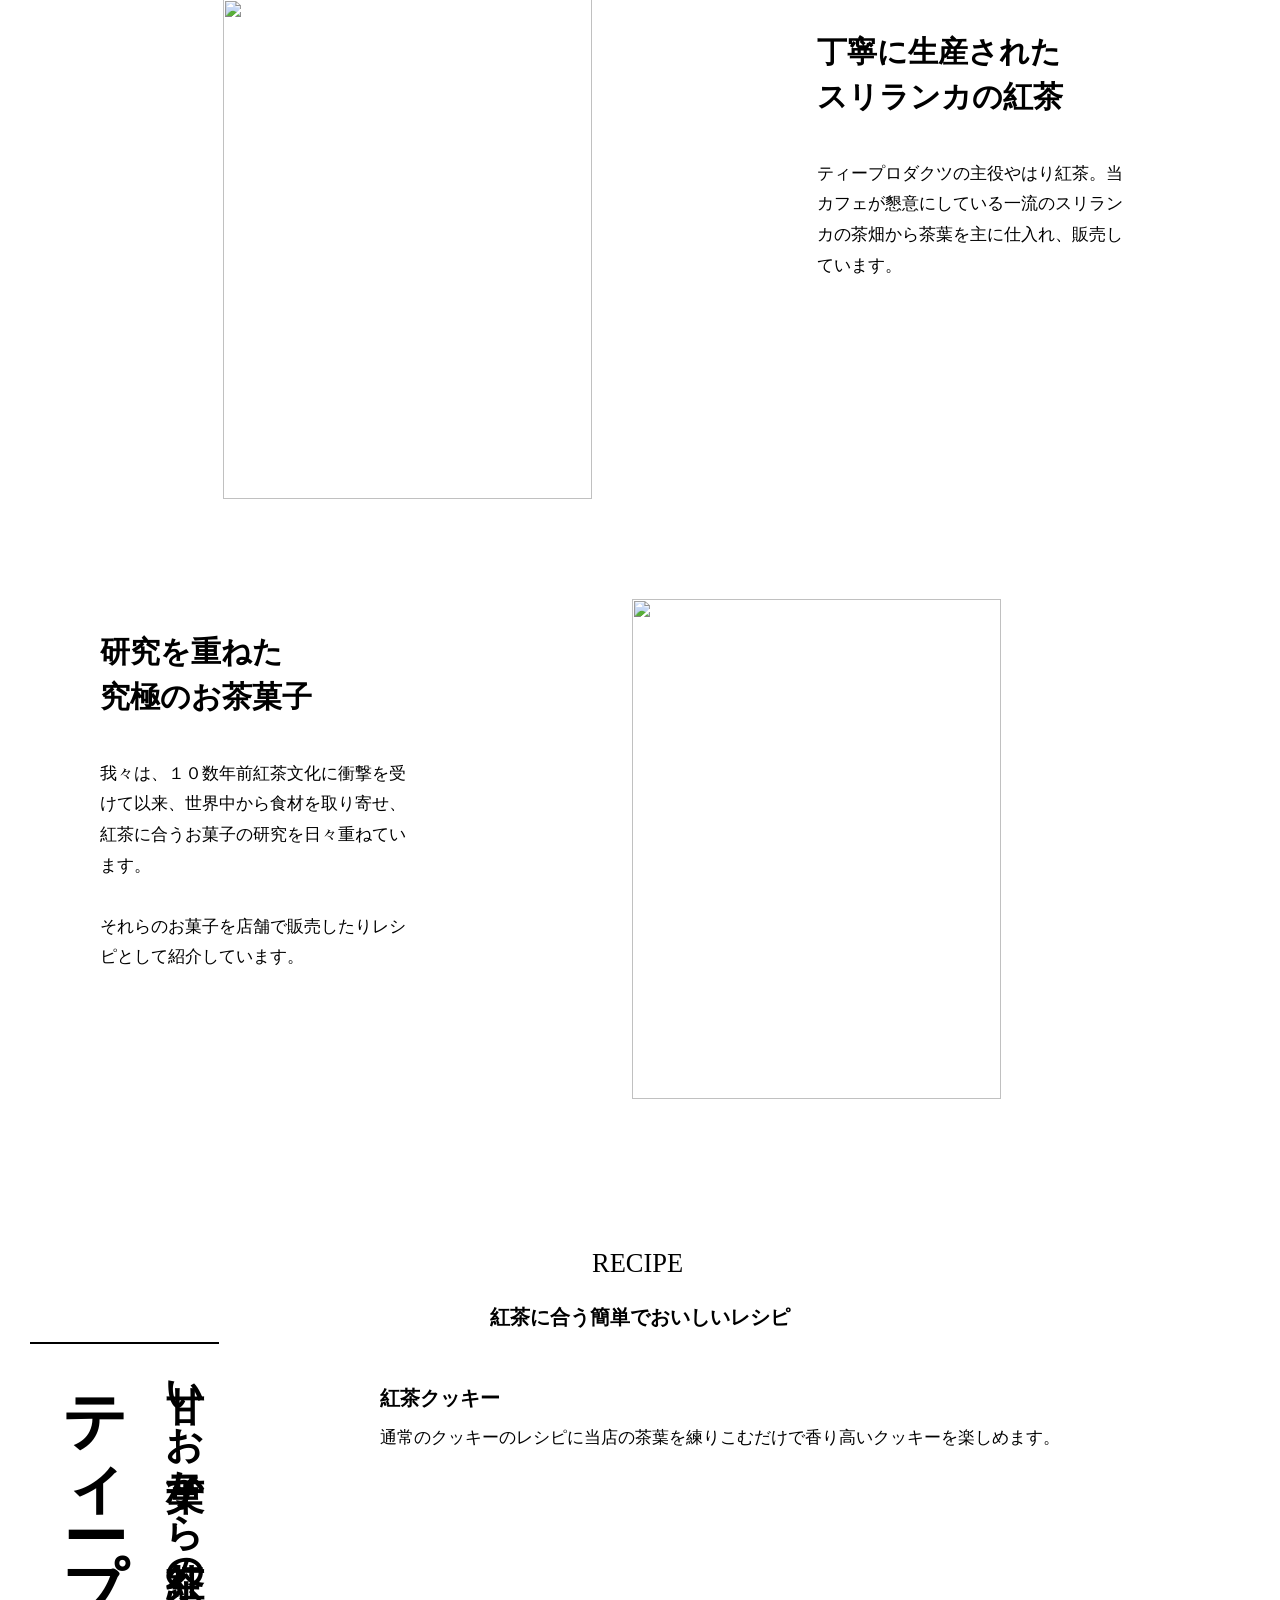
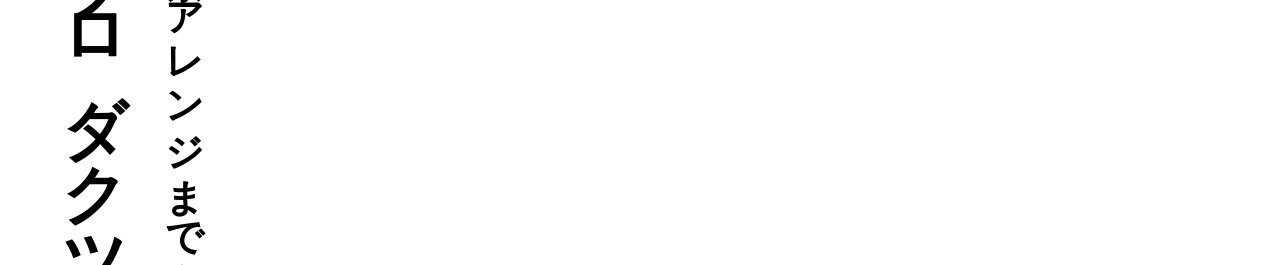
==== commit 6cd27ed7: "recipe スマホ版完了" ====
--- a/index.html
+++ b/index.html
@@ -97,6 +97,38 @@
                 </div>
             </div>
         </div>
+        <div class="recipe">
+            <img src="img/recipe/recipe_ttl.svg" alt="" class="recipe-title-img">
+            <h2 class="recipe-title">紅茶に合う<br class="sp-br">簡単でおいしいレシピ</h2>
+            <div class="recipe-contents">
+                <div class="recipe-texts">
+                    <h4 class="bold recipe-subsubtitle">甘いお菓子から紅茶のアレンジまで様々</h4>
+                    <h1 class="recipe-subtitle">ティープロダクツ</h1>
+                </div>
+                <div class="recipe-container">
+                    <div class="recipe-box">
+                        <img src="img/recipe/cookie.jpg" alt="">
+                        <h2 class="recipe-name">紅茶クッキー</h2>
+                        <h4 class="recipe-detail">通常のクッキーのレシピに当店の茶葉を練りこむだけで香り高いクッキーを楽しめます。</h4>
+                    </div>
+                    <div class="recipe-box">
+                        <img src="img/recipe/ice_cream.jpg" alt="">
+                        <h2 class="recipe-name">アイスクリーム</h2>
+                        <h4 class="recipe-detail">実はアイスクリームはセイロンティーにとても合います。当店で販売しているノンホモ牛乳を用いたアイスをぜひご堪能あれ。</h4>
+                    </div>
+                    <div class="recipe-box">
+                        <img src="img/recipe/fruit_tea.jpg" alt="">
+                        <h2 class="recipe-name">フルーツティー</h2>
+                        <h4 class="recipe-detail">当店では様々なフレーバーティーを販売しています。それらにあった果物をティーに加えることでより豊かなティータイムを楽しむことができます。</h4>
+                    </div>
+                    <div class="recipe-box">
+                        <img src="img/recipe/roasted_pork.jpg" alt="">
+                        <h2 class="recipe-name">紅茶豚</h2>
+                        <h4 class="recipe-detail">お好きな豚肉を紅茶で茹で、酒、醤油、みりんを合わせたタレに一晩漬けこむだけ。<br>紅茶に含まれるタンニンという成分により柔らかく、さっぱりしたチャーシューを味わえます。</h4>
+                    </div>
+                </div>
+            </div>
+        </div>
     </main>
     <footer>
 
--- a/style.css
+++ b/style.css
@@ -193,11 +193,6 @@
 .header-icons {
   text-align: right;
 }
-h0{
-    font-size:20px;
-    line-height:2;
-    font-weight:bold;
-  }
 h1 {
   font-size: 20px;
   line-height: 2;
@@ -218,6 +213,9 @@
 h5 {
   font-size: 8px;
   font-weight: normal;
+}
+.sp-br {
+  display: none;
 }
 .news-ttl {
   width: 20%;
@@ -324,6 +322,58 @@
 }
 .products-detail-content{
   margin-top: 15px;
+}
+.recipe{
+  text-align: center;
+}
+.recipe-title-img{
+  height: 30px;
+  margin-bottom: 20px;
+}
+.recipe-title{
+  margin-bottom: 20px;
+  line-height: 1.5;
+}
+.recipe-contents{
+  text-align: left;
+  display: flex;
+  margin-left:30px;
+  justify-content: space-between;
+}
+.recipe-texts{
+  writing-mode: vertical-rl;
+  display:flex;
+  flex-direction: column;
+  border-top: 2px solid #000;
+  margin-top: -10px;
+  padding-top: 10px;
+}
+.recipe-subtitle{
+  font-size: 5vw;
+}
+.recipe-subsubtitle{
+  font-size: 3vw;
+  margin-top: 2px;
+  margin-left:-8px;
+}
+.recipe-container{
+  width: 80%;
+  display: flex;
+  overflow-x: auto;
+}
+.recipe-box{
+  width:80%;
+  flex-shrink: 0;
+  margin:0 10%;
+}
+.recipe-box img{
+  width: 100%;
+}
+.recipe-name{
+  margin-top: 10px;
+}
+.recipe-detail{
+  margin-top: 5px;
 }
 
 
@@ -350,9 +400,6 @@
     width: 3.5%;
     margin-right: 3.5%;
   }
-  h0{
-    font-size:35px;
-  }
   h1{
     font-size: 30px;
   }
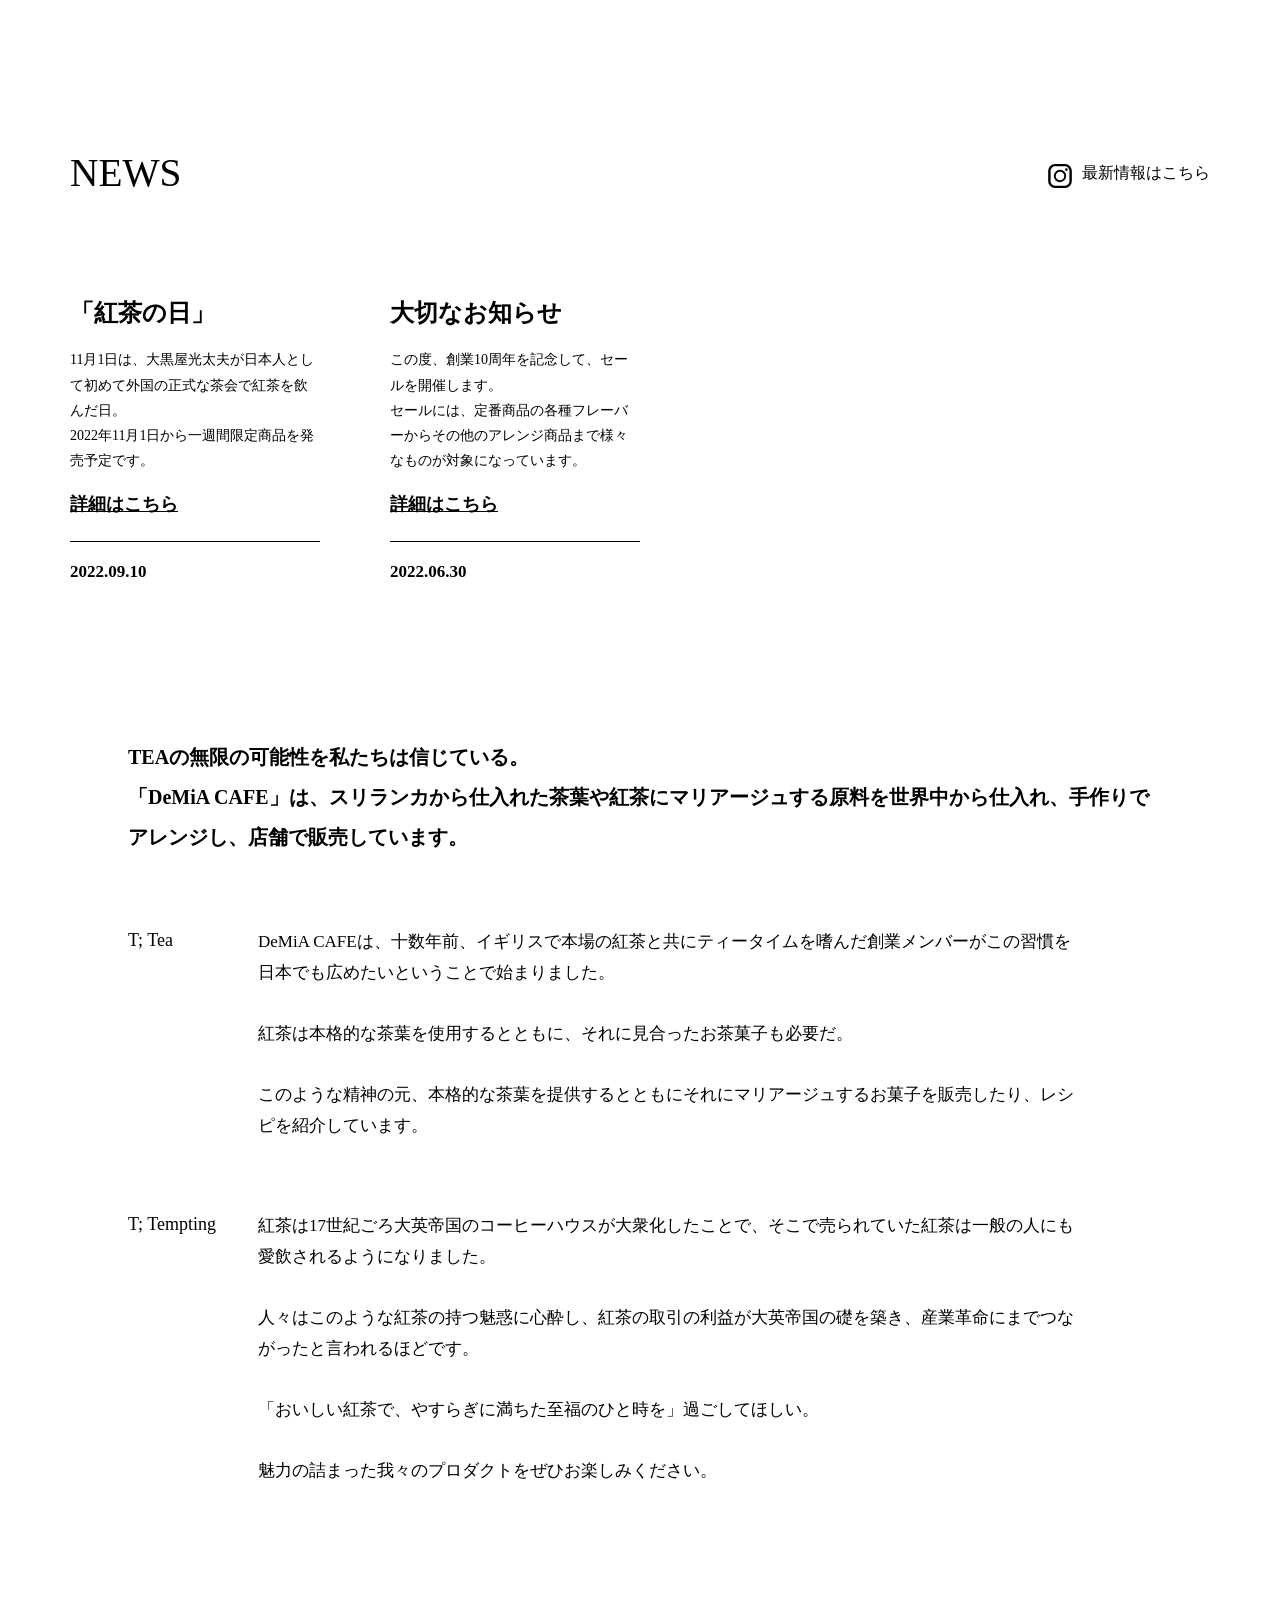
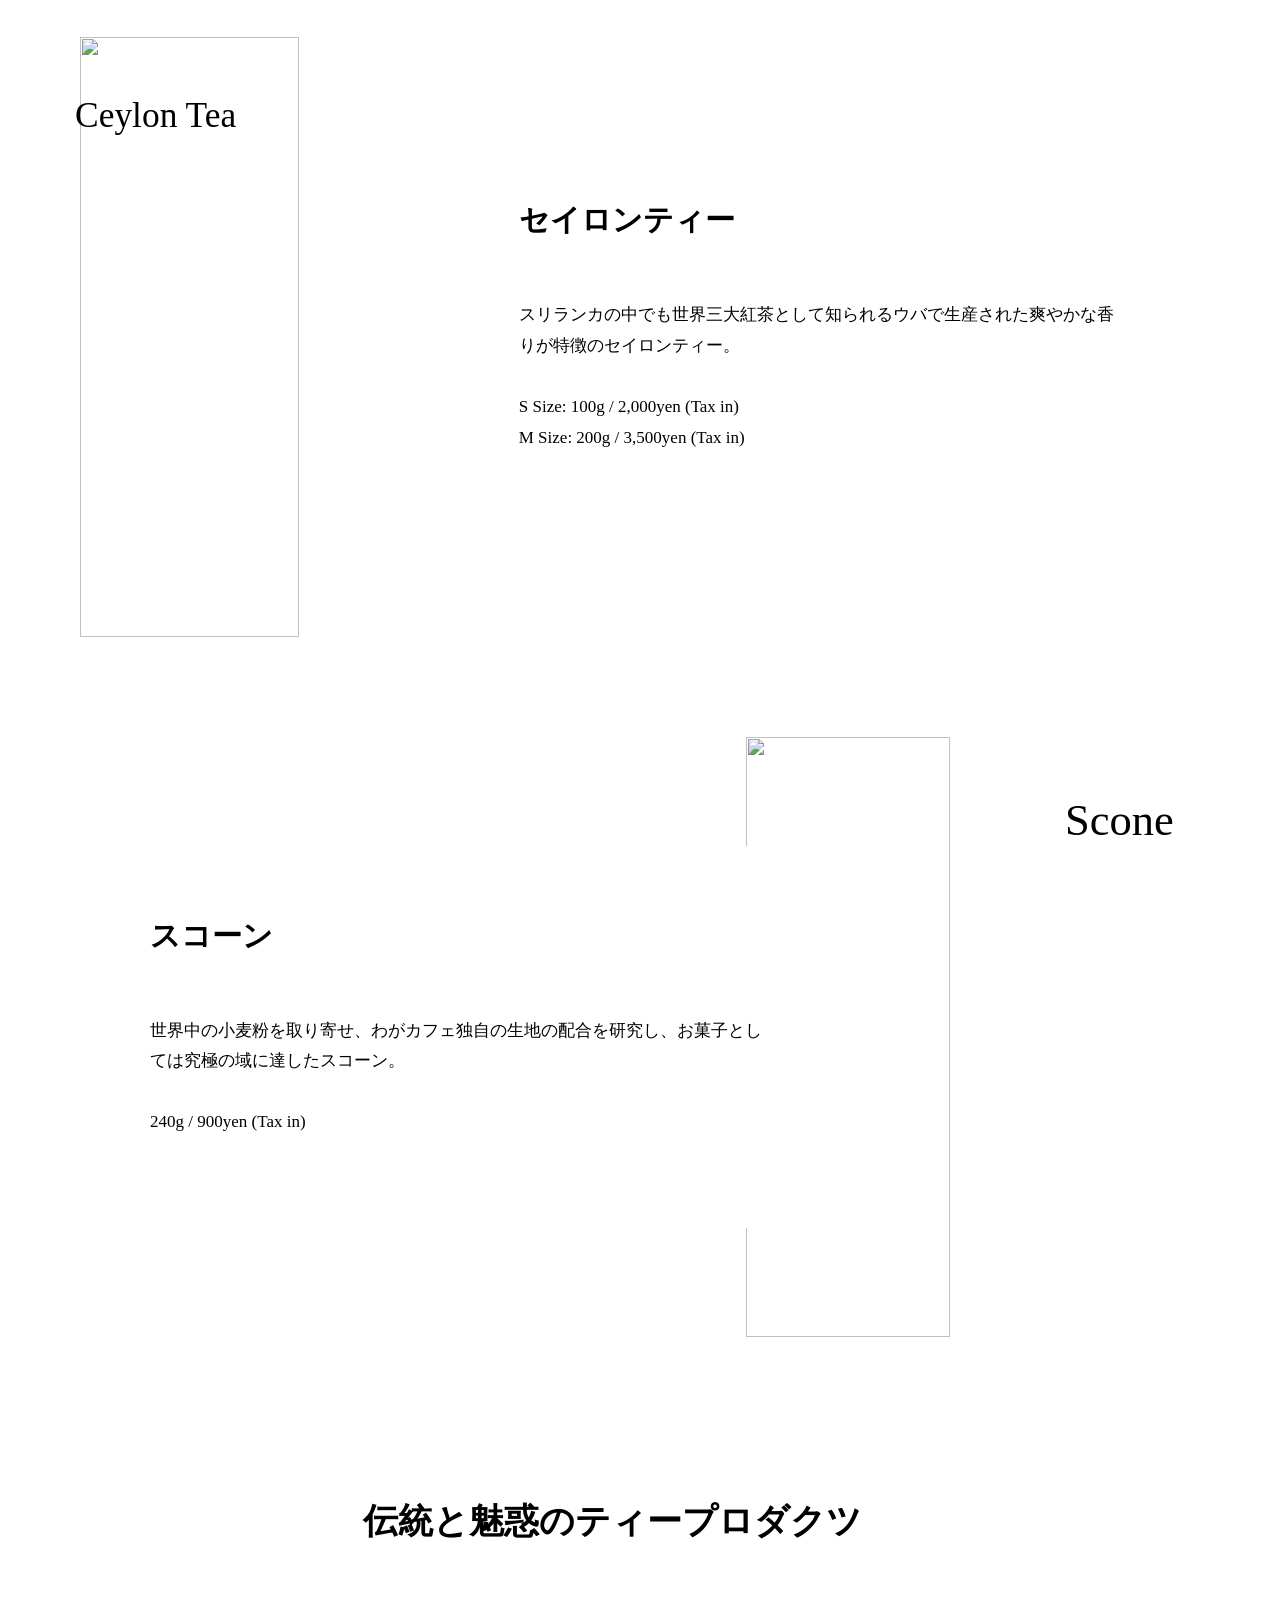
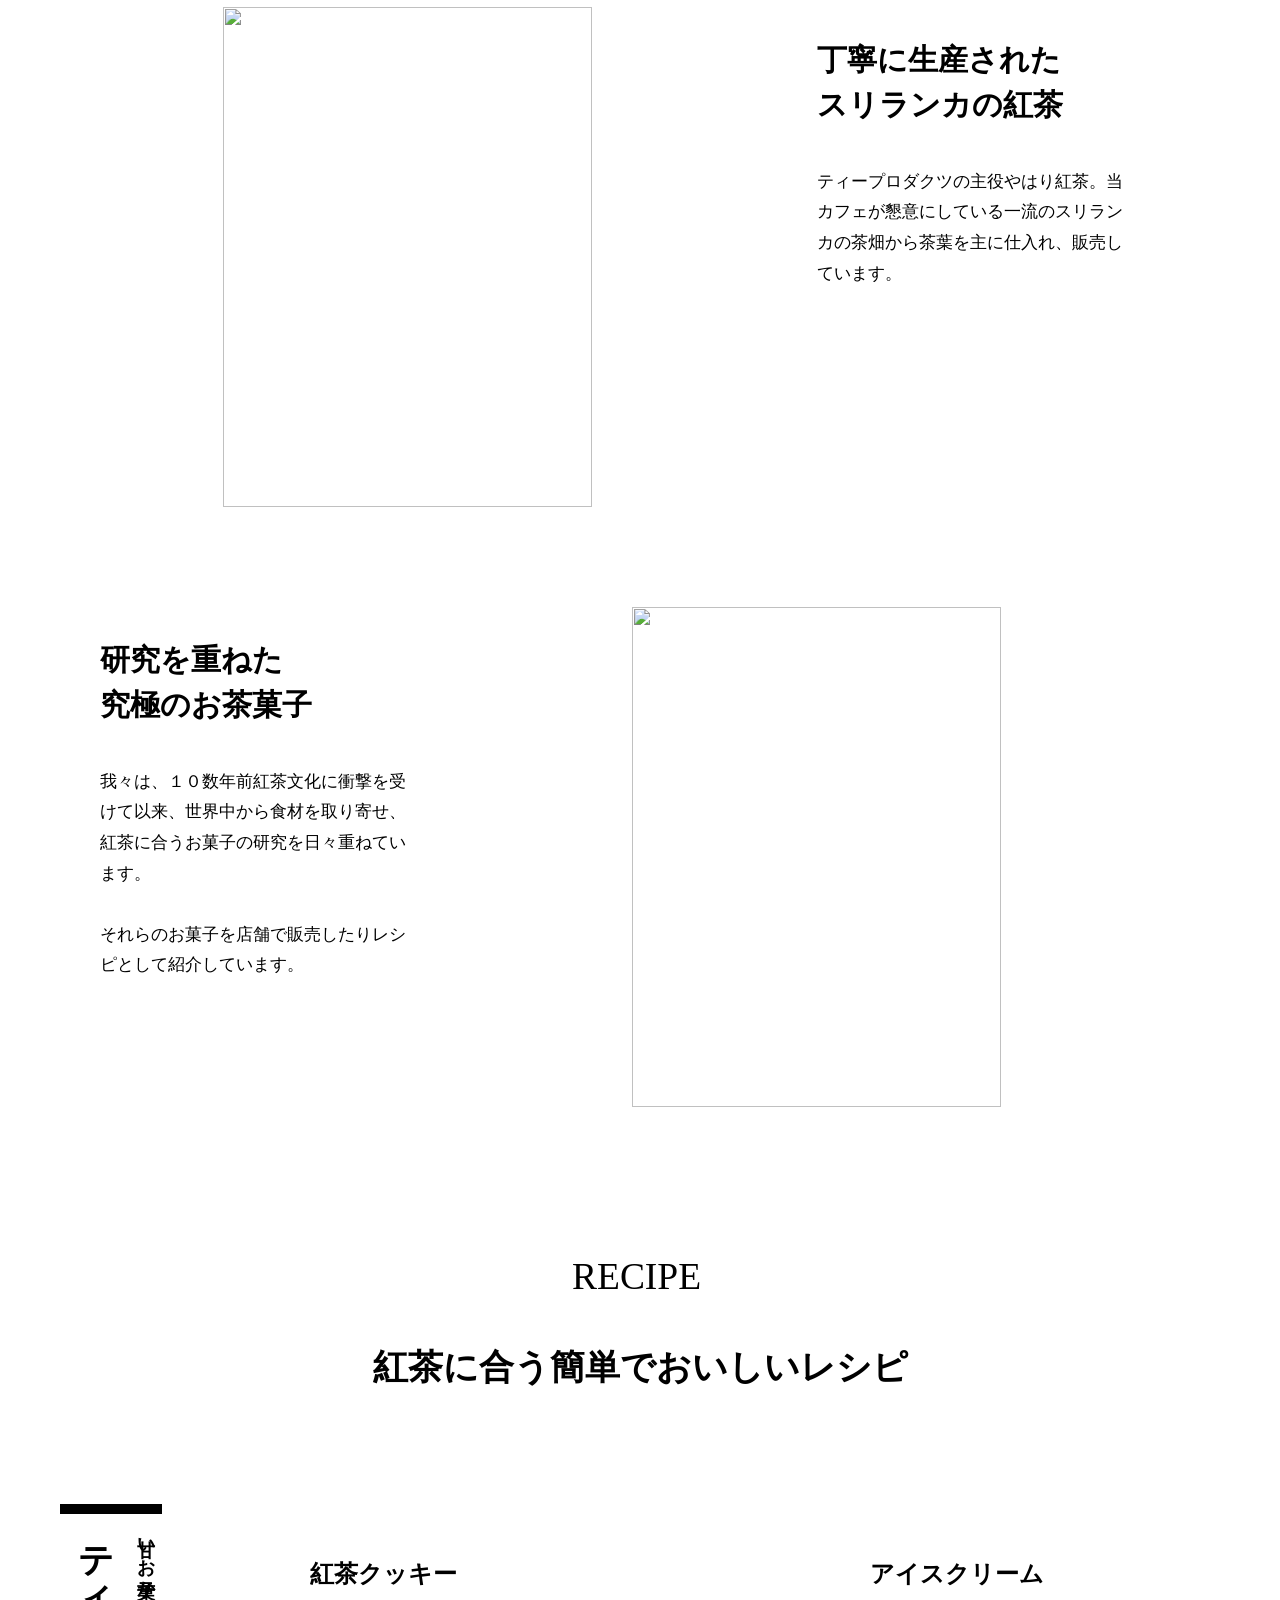
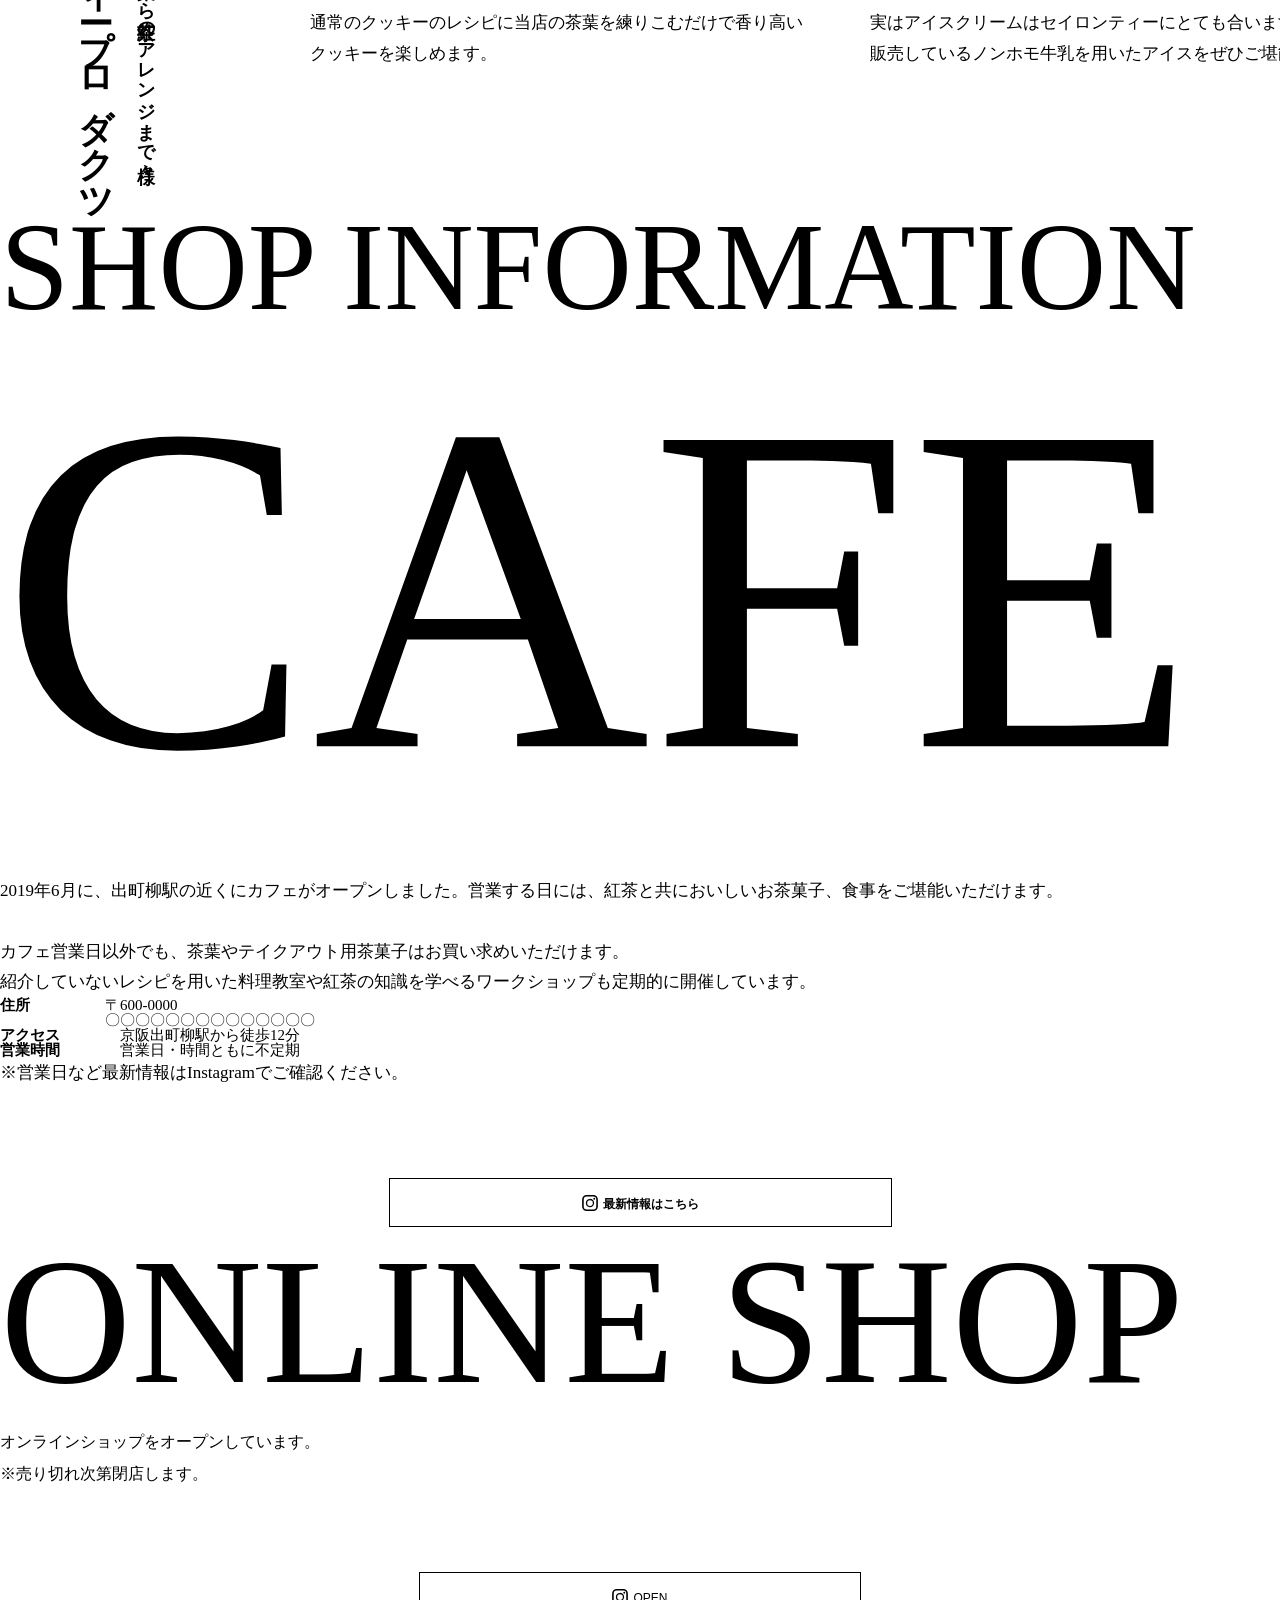
==== commit a3d16ca3: "shop html完成" ====
--- a/index.html
+++ b/index.html
@@ -22,7 +22,7 @@
         <div class = "news">
             <div class="news-header">
                 <img src="img/news/news_ttl.svg" alt="" class="news-ttl">
-                <button class="medium pc-button">最新情報はこちら</button>
+                <button class="medium normal-button pc-button">最新情報はこちら</button>
             </div>
             <div class = "news-boxes"> 
                 <div class="news-box">
@@ -45,7 +45,7 @@
                     </div>
                 </div>
             </div>
-            <button class="bold sp-button">最新情報はこちら</button>
+            <button class="normal-button bold sp-button">最新情報はこちら</button>
         </div>
         <div class="contents">
             <h3 class="content-top">TEAの無限の可能性を私たちは信じている。 <br>「DeMiA CAFE」は、スリランカから仕入れた茶葉や紅茶にマリアージュする原料を世界中から仕入れ、手作りでアレンジし、店舗で販売しています。</h3>
@@ -129,6 +129,31 @@
                 </div>
             </div>
         </div>
+        <div class="shop">
+            <img src="img/shop/shop_ttl.svg" alt="" class="shop-title-img">
+            <div class="shop-contents">
+                <img src="img/shop/shop_img01_sp.jpg" alt="" class="sp-img">
+                <img src="img/shop/shop_img01.jpg" alt="" class="pc-img">
+                <div class="shop-texts">
+                    <img src="img/shop/shop_ttl_cafe.svg" alt="" class="cafe-title-img">
+                    <h4 class="shop-detail">2019年6月に、出町柳駅の近くにカフェがオープンしました。営業する日には、紅茶と共においしいお茶菓子、食事をご堪能いただけます。 <br><br>カフェ営業日以外でも、茶葉やテイクアウト用茶菓子はお買い求めいただけます。 <br>紹介していないレシピを用いた料理教室や紅茶の知識を学べるワークショップも定期的に開催しています。</h4>
+                    <div class="shop-infos">
+                        <h5 class="shop-info"><span class="bold">住所　　　　　</span>〒600-0000 <br>　　　　　　　〇〇〇〇〇〇〇〇〇〇〇〇〇〇</h5>
+                        <h5 class="shop-info"><span class="bold">アクセス　　　　</span>京阪出町柳駅から徒歩12分</h5>
+                        <h5 class="shop-info"><span class="bold">営業時間　　　　</span>営業日・時間ともに不定期</h5>
+                    </div>
+                    <h4 class="shop-comment">※営業日など最新情報はInstagramでご確認ください。</h4>
+                    <button class="bold normal-button">最新情報はこちら</button>
+                </div>
+            </div>
+        </div>
+        <div class="online-shop">
+            <img src="img/shop/shop_ttl_online.svg" alt="" class="online-shop-title-img">
+            <div class="online-shop-contents">
+                <div class="h4">オンラインショップをオープンしています。<br><br><span class="sp-online-shop-comment">※売り切れ次第閉店します。</span></div>
+                <button class="normal-button">OPEN</button>
+            </div>
+        </div>
     </main>
     <footer>
 
--- a/style.css
+++ b/style.css
@@ -246,7 +246,7 @@
   padding-top: 6%;
   border-top: 1px solid #000;
 }
-.news button {
+.normal-button {
   display: block;
   margin: 0 auto;
   margin-top: 7%;
@@ -257,7 +257,7 @@
   border: 1px solid #000;
   cursor: pointer;
 }
-.news button::before {
+.normal-button::before {
   content: "";
   display: inline-block;
   background-image: url("img/icon_ig.svg");
@@ -357,7 +357,7 @@
   margin-left:-8px;
 }
 .recipe-container{
-  width: 80%;
+  width: 100%;
   display: flex;
   overflow-x: auto;
 }
@@ -404,7 +404,7 @@
     font-size: 30px;
   }
   h2 {
-    font-size: 20px;
+    font-size: 24px;
   }
   h3 {
     font-size: 18px;
@@ -542,7 +542,43 @@
   .products-boxes-2{
     flex-direction: row-reverse;
   }
-
+  .recipe-title-img{
+    height: 42px;
+    margin-bottom: 40px;
+  }
+  .recipe-title{
+    margin-bottom: 120px;
+    font-size:35px;
+  }
+  .recipe-contents{
+    margin-left:60px;
+  }
+  .recipe-texts{
+    border-top: 10px solid #000;
+    margin-top: -10px;
+    padding-top: 10px;
+  }
+  .recipe-subtitle{
+    font-size: 35px;
+  }
+  .recipe-subsubtitle{
+    font-size: 18px;
+    margin-left:0px;
+  }
+  .recipe-container{
+    width: 82%;
+  }
+  .recipe-box{
+    width:50%;
+    flex-shrink: 0;
+    margin:0 3%;
+  }
+  .recipe-name{
+    margin-top: 20px;
+  }
+  .recipe-detail{
+    margin-top: 10px;
+  }
 }
 
 /* 767px以下のとき（スマホ） */
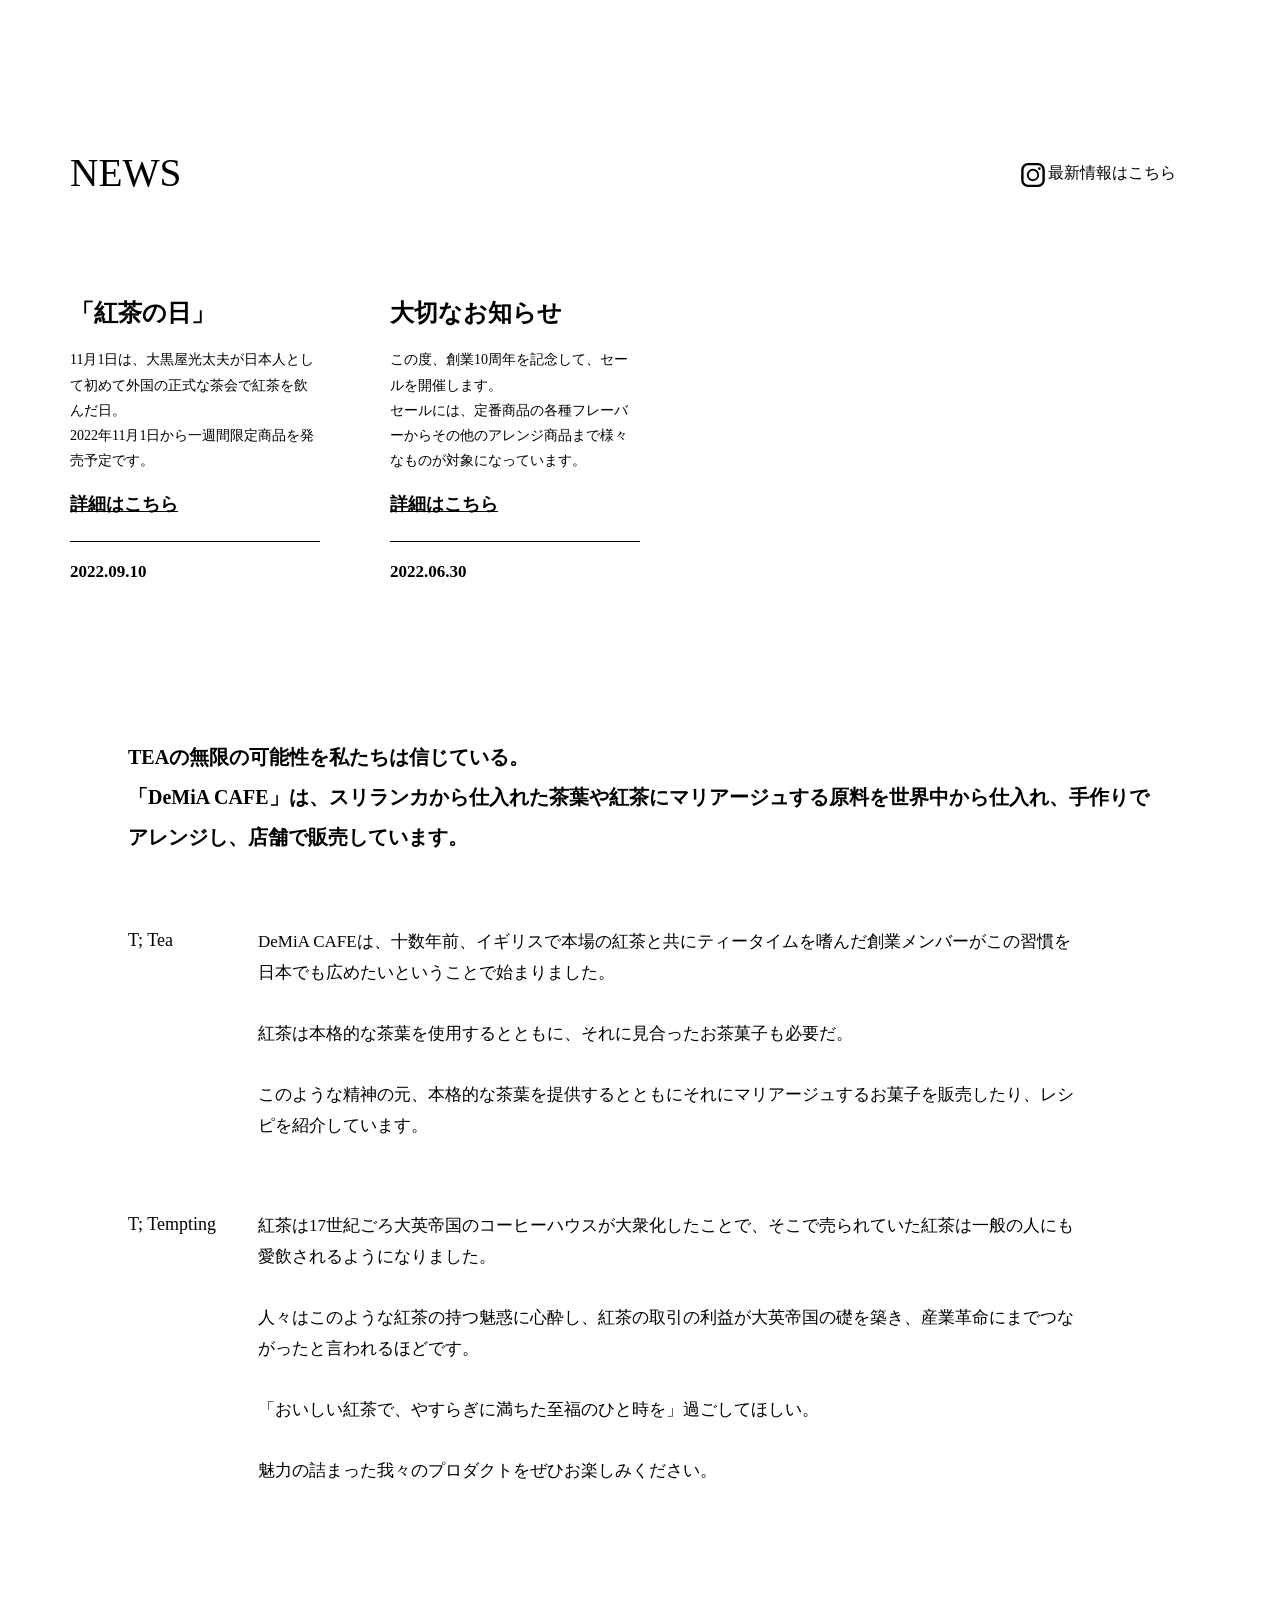
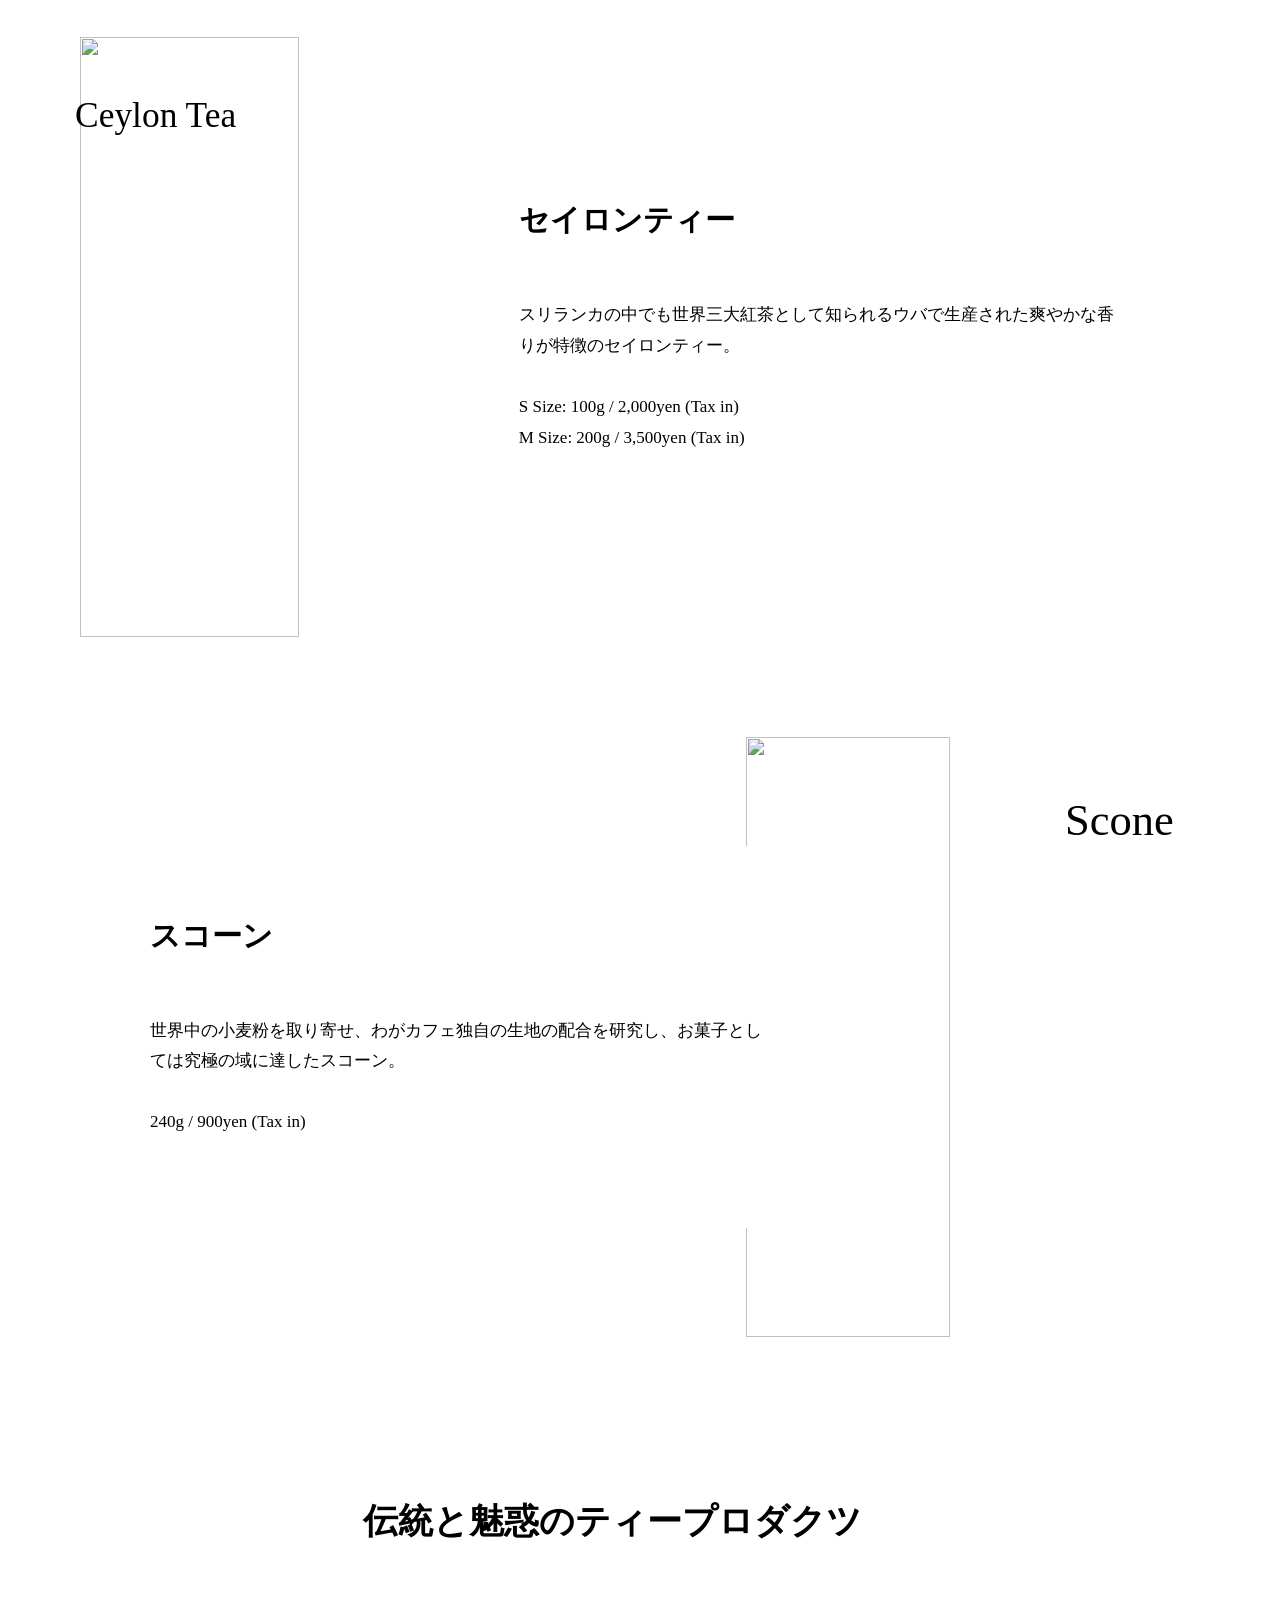
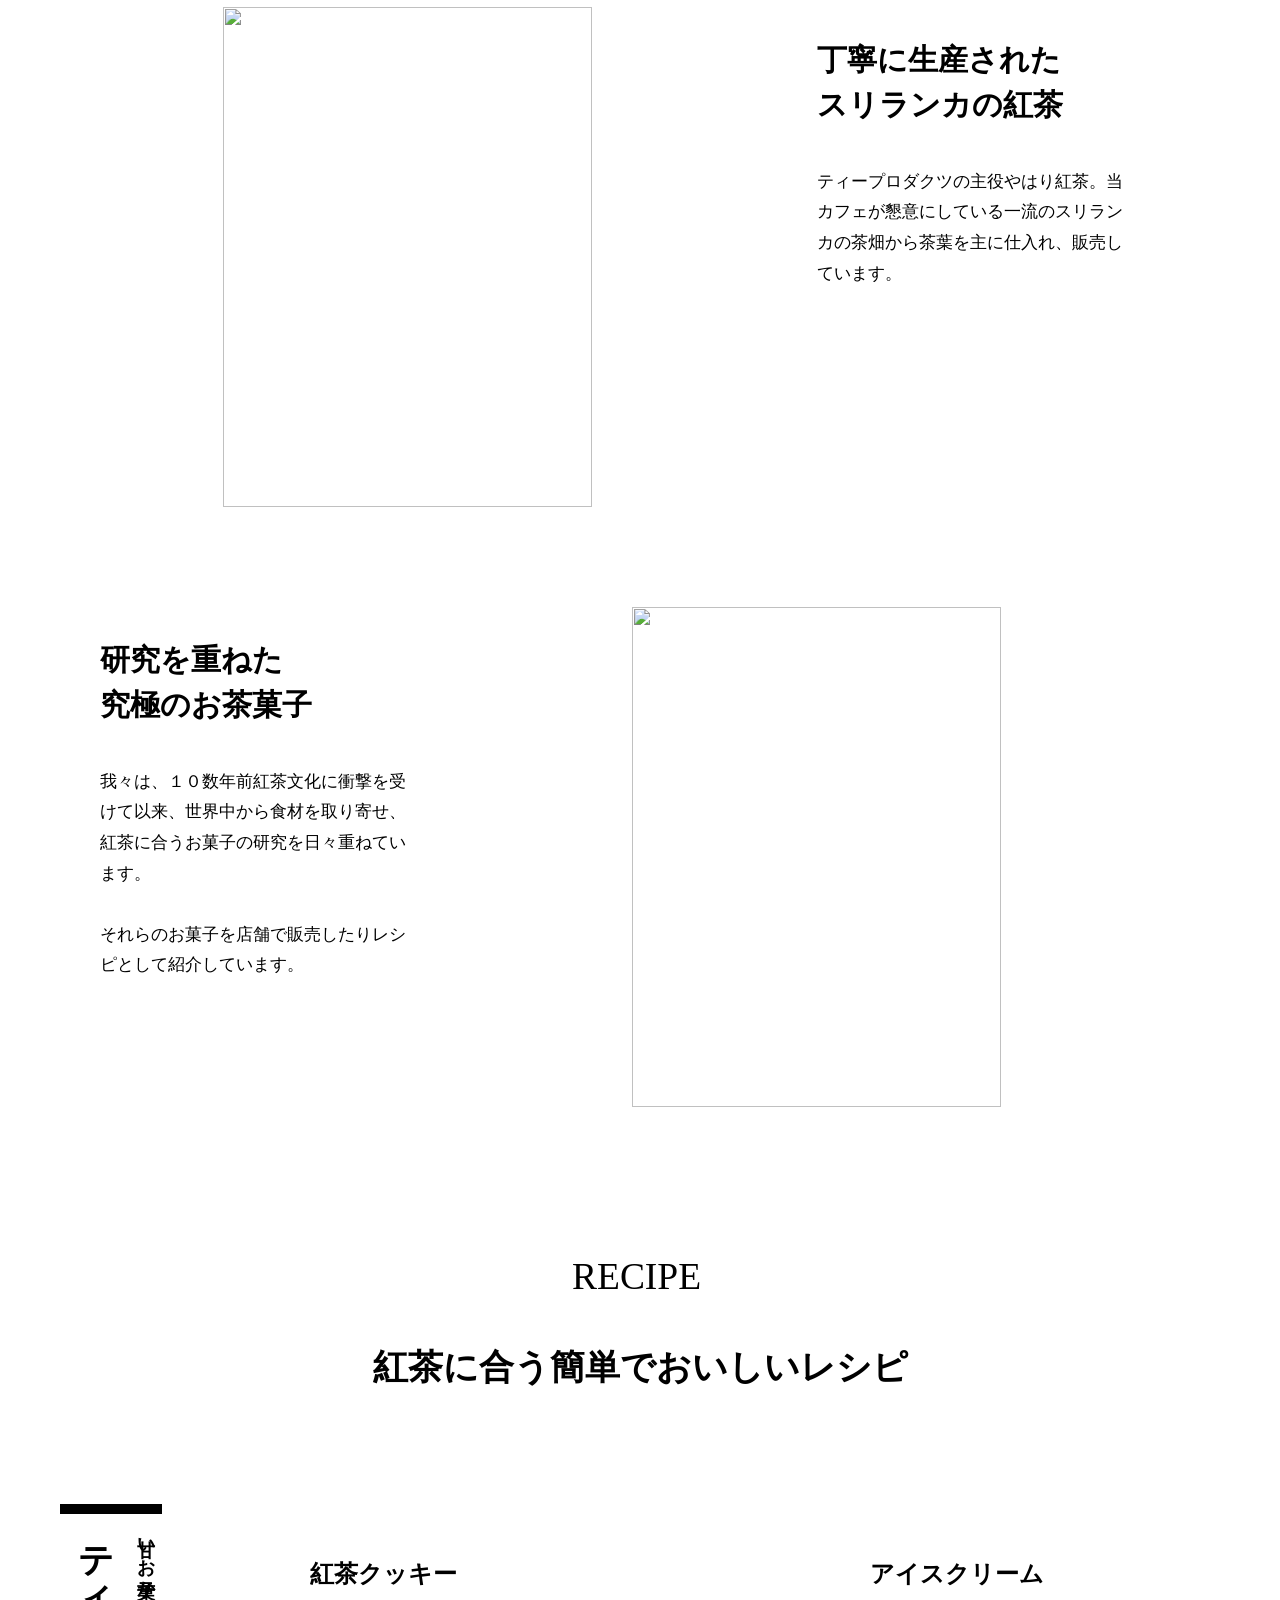
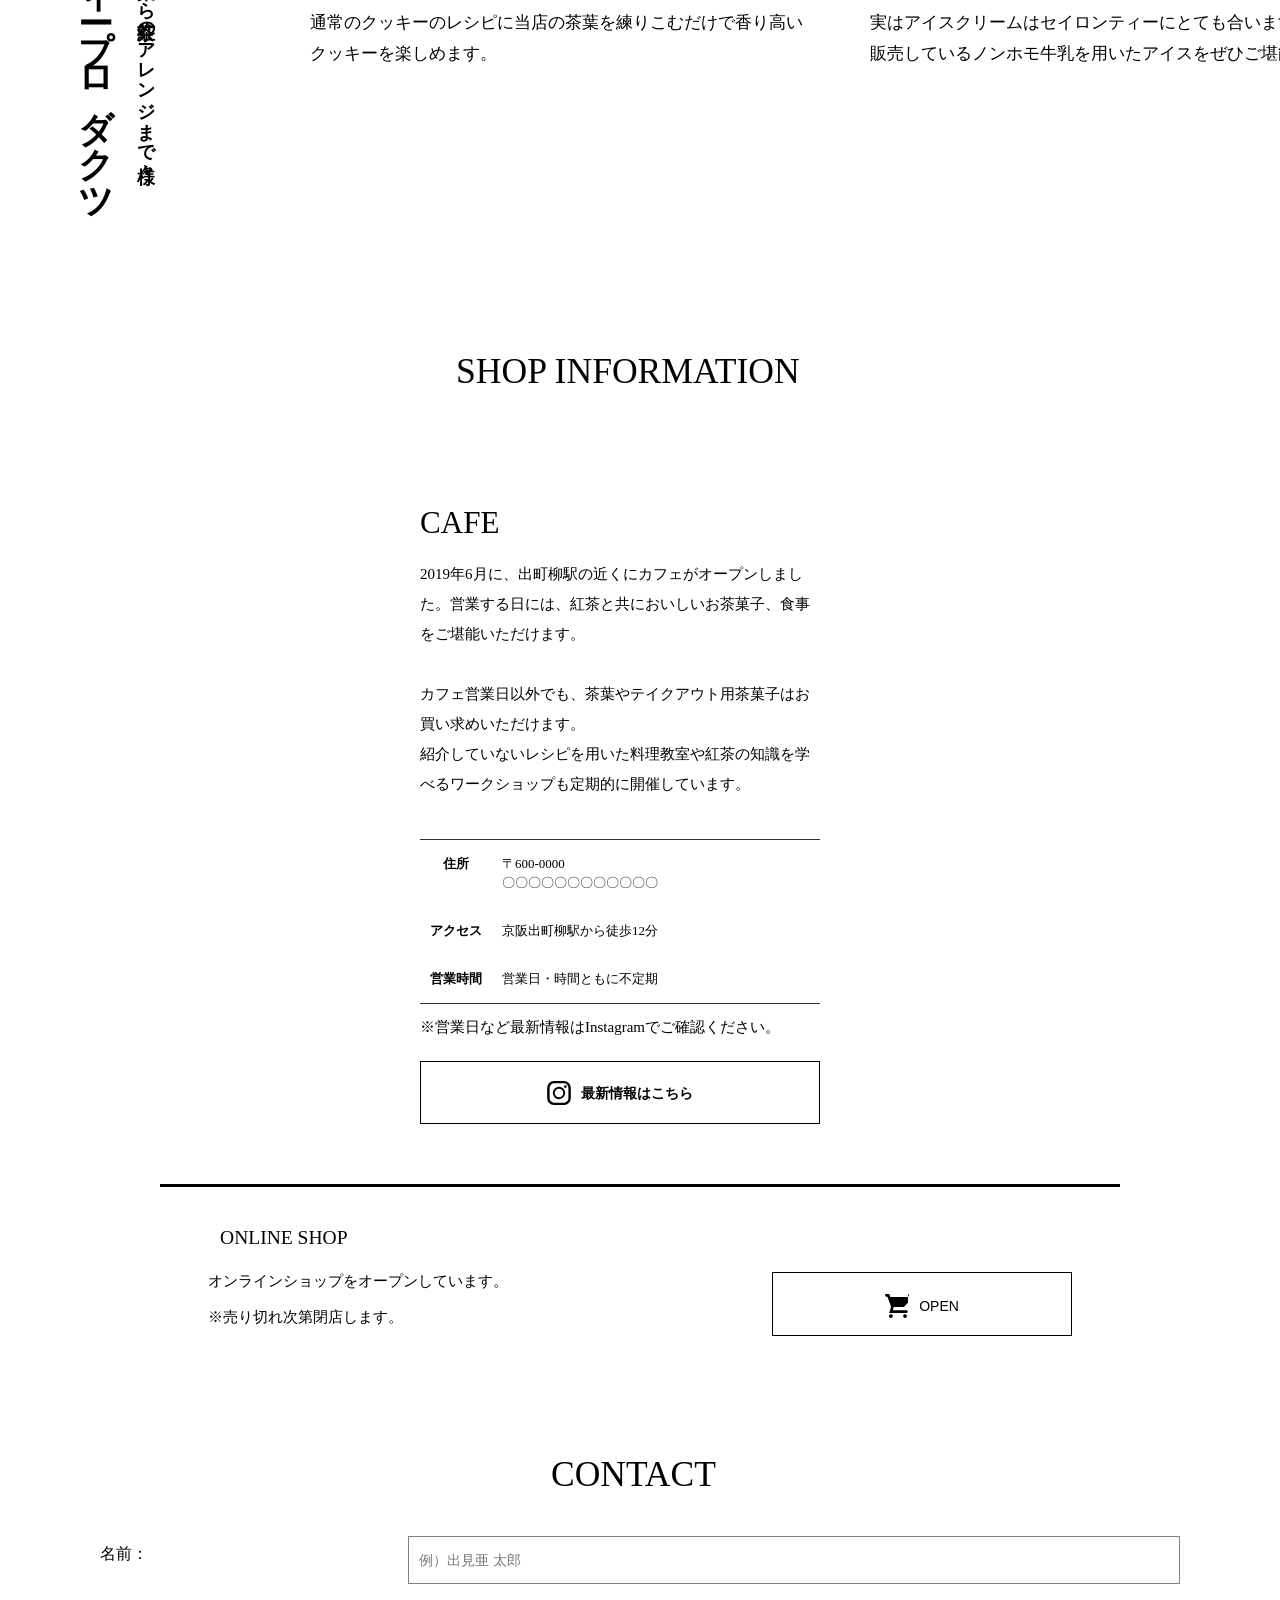
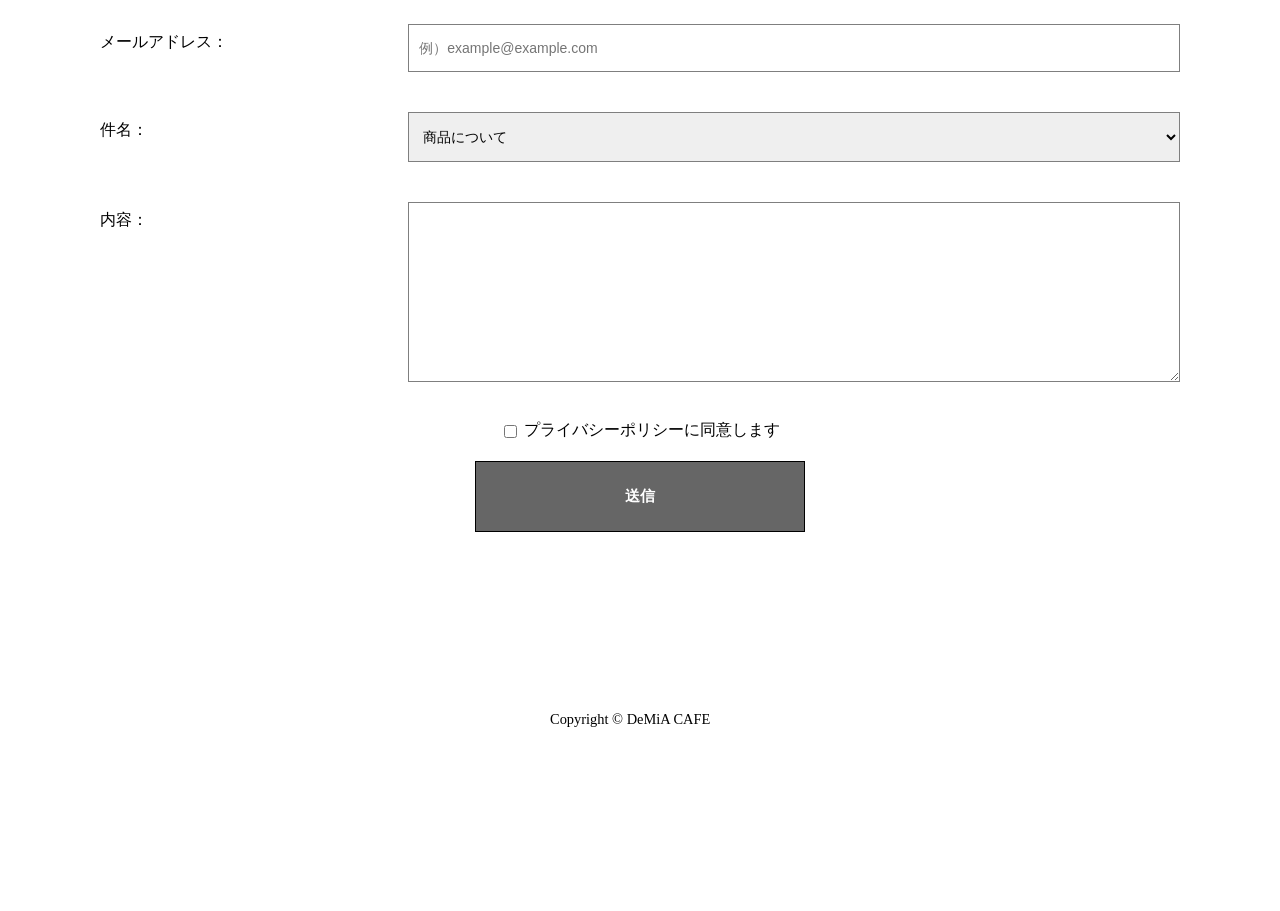
==== commit 32b4ebea: "お問い合わせフォーム＆最終調整完成" ====
--- a/index.html
+++ b/index.html
@@ -132,27 +132,78 @@
         <div class="shop">
             <img src="img/shop/shop_ttl.svg" alt="" class="shop-title-img">
             <div class="shop-contents">
-                <img src="img/shop/shop_img01_sp.jpg" alt="" class="sp-img">
-                <img src="img/shop/shop_img01.jpg" alt="" class="pc-img">
+                <div>
+                    <img src="img/shop/shop_img01_sp.jpg" alt="" class="sp-img shop-img">
+                    <img src="img/shop/shop_img01.jpg" alt="" class="pc-img shop-img">
+                </div>
                 <div class="shop-texts">
                     <img src="img/shop/shop_ttl_cafe.svg" alt="" class="cafe-title-img">
-                    <h4 class="shop-detail">2019年6月に、出町柳駅の近くにカフェがオープンしました。営業する日には、紅茶と共においしいお茶菓子、食事をご堪能いただけます。 <br><br>カフェ営業日以外でも、茶葉やテイクアウト用茶菓子はお買い求めいただけます。 <br>紹介していないレシピを用いた料理教室や紅茶の知識を学べるワークショップも定期的に開催しています。</h4>
-                    <div class="shop-infos">
-                        <h5 class="shop-info"><span class="bold">住所　　　　　</span>〒600-0000 <br>　　　　　　　〇〇〇〇〇〇〇〇〇〇〇〇〇〇</h5>
-                        <h5 class="shop-info"><span class="bold">アクセス　　　　</span>京阪出町柳駅から徒歩12分</h5>
-                        <h5 class="shop-info"><span class="bold">営業時間　　　　</span>営業日・時間ともに不定期</h5>
-                    </div>
-                    <h4 class="shop-comment">※営業日など最新情報はInstagramでご確認ください。</h4>
-                    <button class="bold normal-button">最新情報はこちら</button>
+                    <h5 class="shop-detail">2019年6月に、出町柳駅の近くにカフェがオープンしました。営業する日には、紅茶と共においしいお茶菓子、食事をご堪能いただけます。 <br><br>カフェ営業日以外でも、茶葉やテイクアウト用茶菓子はお買い求めいただけます。 <br>紹介していないレシピを用いた料理教室や紅茶の知識を学べるワークショップも定期的に開催しています。</h5>
+                      <table class="shop-table">
+                        <tr>
+                          <th>住所</th>
+                          <td>〒600-0000<br>〇〇〇〇〇〇〇〇〇〇〇〇</td>
+                        </tr>
+                        <tr>
+                          <th>アクセス</th>
+                          <td>京阪出町柳駅から徒歩12分</td>
+                        </tr>
+                        <tr>
+                          <th>営業時間</th>
+                          <td>営業日・時間ともに不定期</td>
+                        </tr>
+                      </table>
+                    <h5 class="shop-comment">※営業日など最新情報はInstagramでご確認ください。</h5>
+                    <button class="bold normal-button pc-button">最新情報はこちら</button>
                 </div>
             </div>
         </div>
         <div class="online-shop">
             <img src="img/shop/shop_ttl_online.svg" alt="" class="online-shop-title-img">
             <div class="online-shop-contents">
-                <div class="h4">オンラインショップをオープンしています。<br><br><span class="sp-online-shop-comment">※売り切れ次第閉店します。</span></div>
-                <button class="normal-button">OPEN</button>
-            </div>
+                <h5 class="online-shop-detail">オンラインショップをオープンしています。<br><br><span class="sp-online-shop-comment">※売り切れ次第閉店します。</span></h5>
+                <button class="normal-button open-button pc-button">OPEN</button>
+            </div>
+        </div>
+        <div class="contact">
+            <div class="contact-title">
+                <img src="img/contact/contact_ttl.svg" alt="" class="contact-title-img">
+            </div>
+            <form class="contact-form">
+                <div class="form-item">
+                  <label for="name">名前：</label>
+                  <input type="text" id="name" placeholder="例）出見亜 太郎">
+                </div>
+        
+                <div class="form-item">
+                  <label for="email">メールアドレス：</label>
+                  <input type="email" placeholder="例）example@example.com">
+                </div>
+            
+                <div class="form-item">
+                  <label for="subject">件名：</label>
+                  <select>
+                    <option>商品について</option>
+                    <option>その他</option>
+                  </select>
+                </div>
+            
+                <div class="form-item">
+                  <label for="message">内容：</label>
+                  <textarea></textarea>
+                </div>
+            
+                <div class="form-policy">
+                  <label>
+                    <input type="checkbox"> プライバシーポリシーに同意します
+                  </label>
+                </div>
+            
+                <div class="form-submit">
+                  <button type="submit">送信</button>
+                </div>
+            </form>
+            <img src="img/ft_copyright.svg" alt="" class="copyright-img">
         </div>
     </main>
     <footer>
--- a/style.css
+++ b/style.css
@@ -186,9 +186,13 @@
   margin-left: 5%;
   width: 60%;
 }
-.header-icons img {
+.header-icons a {
+  display: inline-block;
   width: 5%;
   margin-right: 5%;
+}
+.header-icons img {
+  width:100%;
 }
 .header-icons {
   text-align: right;
@@ -211,8 +215,9 @@
   line-height: 1.8;
 }
 h5 {
-  font-size: 8px;
+  font-size: 14px;
   font-weight: normal;
+  line-height:1.8;
 }
 .sp-br {
   display: none;
@@ -247,10 +252,11 @@
   border-top: 1px solid #000;
 }
 .normal-button {
+  width:calc(100% - 80px);
   display: block;
-  margin: 0 auto;
-  margin-top: 7%;
-  padding: 13px 15%;
+  margin: 0 40px;
+  margin-top: 30px;
+  padding: 13px 0;
   font-size: 12px;
   background-color: #fff;
   color: #000;
@@ -267,6 +273,8 @@
   margin-right: 5px;
   transform: translateY(3px);
 }
+
+
 .contents {
   margin: 150px 10%;
 }
@@ -303,6 +311,8 @@
 .detail-content{
   margin-top:5px;
 }
+
+
 .products{
   width: 80%;
   margin: 100px auto;
@@ -323,6 +333,9 @@
 .products-detail-content{
   margin-top: 15px;
 }
+
+
+
 .recipe{
   text-align: center;
 }
@@ -377,17 +390,178 @@
 }
 
 
+.shop{
+  text-align:center;
+  margin-top:150px;
+}
+.shop-title-img{
+  height:35px;
+  margin-bottom:40px;
+}
+.shop-img{
+  width:100%;
+}
+.shop-texts{
+  text-align: left;
+  margin:0 40px;
+}
+.cafe-title-img{
+  height:40px;
+  margin-top: 80px;
+}
+.shop-detail{
+  margin-top:30px;
+}
+.shop-table {
+  font-size:13px;
+  margin:40px 0;
+  width: 100%;
+  border-top: 1px solid #333;
+  border-bottom: 1px solid #333;
+}
+.shop-table th, .shop-table td {
+  padding: 15px 10px; 
+}
+.shop-table th {
+  width: 120px;     
+  text-align: center; 
+  font-weight: bold;
+  white-space: nowrap;
+}
+.shop-table td {
+  text-align: left;
+  line-height: 1.4; 
+}
+.online-shop{
+  margin:60px 40px;
+}
+.online-shop-title-img{
+  height:22px;
+}
+.online-shop-detail{
+  margin:20px 0 10px 0;
+  line-height:1.2;
+}
+.open-button::before{
+  background-image: url("img/icon_cart.svg");
+}
+
+
+
+.contact {
+  margin: 0 auto;
+  padding: 60px 20px;
+  text-align: center;
+}
+.contact-title {
+  display: flex;
+  justify-content: center;
+  margin-bottom:40px;
+}
+.contact-title-img{
+  height:30px;
+}
+.form-item {
+  display: flex;
+  flex-direction: column;
+  margin-bottom: 25px;
+  text-align: left;
+}
+.form-item label {
+  font-weight: 500;
+  margin-bottom: 8px;
+  font-size: 14px;
+}
+.form-item input,
+.form-item select,
+.form-item textarea {
+  width: 100%;
+  padding: 15px 10px;
+  border: 1px solid #7f7f7f;
+  font-size: 14px; 
+}
+.form-item textarea {
+  height: 180px;
+  resize: vertical;
+}
+.form-policy {
+  margin-bottom: 20px;
+  font-size: 12px;
+}
+.form-submit button {
+  width: calc(100% - 120px);
+  padding: 15px;
+  background-color: #666;
+  color: #fff;
+  border: 1px solid #000;
+  font-size: 12px;
+  font-weight: bold;
+  cursor: pointer;
+  transition: background-color 0.3s, color 0.3s;
+}
+.form-submit button:hover {
+  color: #000;
+}
+.copyright-img{
+  width:150px;
+  margin:60px 0 100px 0;
+  
+}
+@media screen and (min-width: 768px) {
+  .contact{
+    padding:60px 100px;
+  }
+  .contact-title-img{
+    height:40px;
+  }
+  .form-item {
+    flex-direction: row;     
+    align-items: flex-start; 
+    margin-bottom: 40px;
+  }  
+  .form-item label {
+    width: 30%;         
+    margin-bottom: 0;   
+    padding-top: 10px; 
+    font-size:16px;
+  }
+  .form-policy{
+    font-size: 16px;
+  }
+  .form-submit button{
+    width:330px;
+    padding:25px;
+    font-size:15px;
+  }
+  .form-submit button:hover{
+    background-color: #fff;
+  }
+  .form-item input[type="text"],
+  .form-item input[type="email"],
+  .form-item select,
+  .form-item textarea {
+    width: 75%;
+  }
+  .copyright-img{
+    width:180px;
+    margin:180px 0 120px 0;
+  }
+}
+
+
 /* 768px以上のとき（PC） */
 @media (min-width: 768px) {
   .sp-img {
     display: none;
-  } /* スマホ用を消す */
+  }
   .pc-img {
     display: block;
-  } /* PC用を出す */
+  } 
   .news button.sp-button {
     display: none;
-  } /* newsの、スマホ仕様の最新情報はこちらボタンを、PC時に消す */
+  } 
+
+
   .header-message {
     width: 40%;
     left: 2%;
@@ -396,9 +570,13 @@
     transform: translateY(-220%);
     margin-right: 3%;
   }
+  .header-icons a{
+    display: inline-block;
+    width:3.5%;
+    margin-right:3.5%;
+  }
   .header-icons img {
-    width: 3.5%;
-    margin-right: 3.5%;
+    width:100%;
   }
   h1{
     font-size: 30px;
@@ -415,6 +593,8 @@
   h5 {
     font-size: 15px;
   }
+
+
   .news-ttl{
     width:120px;
     margin-left:70px;
@@ -437,18 +617,22 @@
   .news button{
     border:none;
     display: flex;
+    flex-direction: row-reverse;
     margin-left: auto;
     margin-right:70px;
     margin-top:70px;
     padding: 0;
     font-size: 16px;
+    width:200px;
   }
   .news button::before {
     width: 24px;
     height: 24px;
-    margin-right: 10px;
     transform: translateY(1px);
-  }
+    transform: translateX(-155px);
+  }
+
+
   .content-top{
     font-size: 20px;
   }
@@ -468,6 +652,8 @@
     margin-top:15px;
     font-weight: normal;
   }
+
+
   .detail-box{
   margin-bottom: 100px;
   }
@@ -510,6 +696,8 @@
   .detail-content{
     margin:50px 60px;
   }
+
+
   .products{
     margin: 150px 100px;
     text-align: center;
@@ -542,6 +730,8 @@
   .products-boxes-2{
     flex-direction: row-reverse;
   }
+
+
   .recipe-title-img{
     height: 42px;
     margin-bottom: 40px;
@@ -579,19 +769,119 @@
   .recipe-detail{
     margin-top: 10px;
   }
+
+
+  .shop{
+  margin-top:150px;
+  }
+  .shop-title-img{
+    height:40px;
+    margin-bottom:80px;
+  }
+  .shop-contents{
+    display: flex;
+    gap:0px;
+    justify-content: center;
+  }
+  .shop-img{
+    width:90%;
+  }
+  .shop-texts{
+    width:500px;
+    margin-right:80px;
+  }
+  .cafe-title-img{
+    height:35px;
+    margin-top: 30px;
+  }
+  .shop-detail{
+    margin-top:15px;
+    line-height:2.0;
+    font-weight:500;
+  }
+  .shop-table {
+    font-size:13px;
+    margin:40px 0 10px 0;
+  }
+  .shop-table th, .shop-table td {
+    padding: 15px 10px; 
+  }
+  .shop-table th {
+    width: 60px;     
+    font-weight: bold;
+    white-space: nowrap;
+  }
+  .normal-button {
+    width:100%;
+    margin:20px 0 0 0 ;
+    padding: 12px 0 20px 0;
+    font-size: 14px;
+  }
+  .normal-button::before {
+    width: 24px;
+    height: 24px;
+    margin-right: 10px;
+    transform: translateY(7px);
+  }
+  .shop-table td {
+    text-align: left;
+    line-height: 1.4;
+  }
+
+  .online-shop{
+    margin:60px 80px;
+    border-top:3px solid #000;
+    max-width:960px;
+  }
+  .online-shop-title-img{
+    height:22px;
+    margin:40px 0 0 60px;
+  }
+  .online-shop-contents{
+    display: flex;
+    justify-content: space-between;
+    width:90%;
+    margin: auto;
+    gap:20px
+  }
+  .online-shop-detail{
+    margin:20px 0 10px 0;
+    line-height:1.2;
+    font-weight:500;
+    width:50%;
+  }
+  .open-button{
+    width:300px;
+  }
+  .open-button::before{
+    background-image: url("img/icon_cart.svg");
+  }
+  
+}
+
+/* (shop,二段階調整用)*/
+@media (min-width:960px) {
+  .shop-texts{
+    width:400px;
+  }
+}
+@media (min-width:1120px) {
+  .online-shop{
+    margin:60px auto;
+  }
 }
 
 /* 767px以下のとき（スマホ） */
 @media (max-width: 767px) {
   .pc-img {
     display: none;
-  } /* PC用を消す */
+  } 
   .sp-img {
     display: block;
-  } /* スマホ用を出す */
+  } 
   .news button.pc-button {
     display: none;
-  } /* newsの、pc仕様の最新情報はこちらボタンを、スマホ時に消す */
+  } 
   .sp-br {
     display: block;
   }
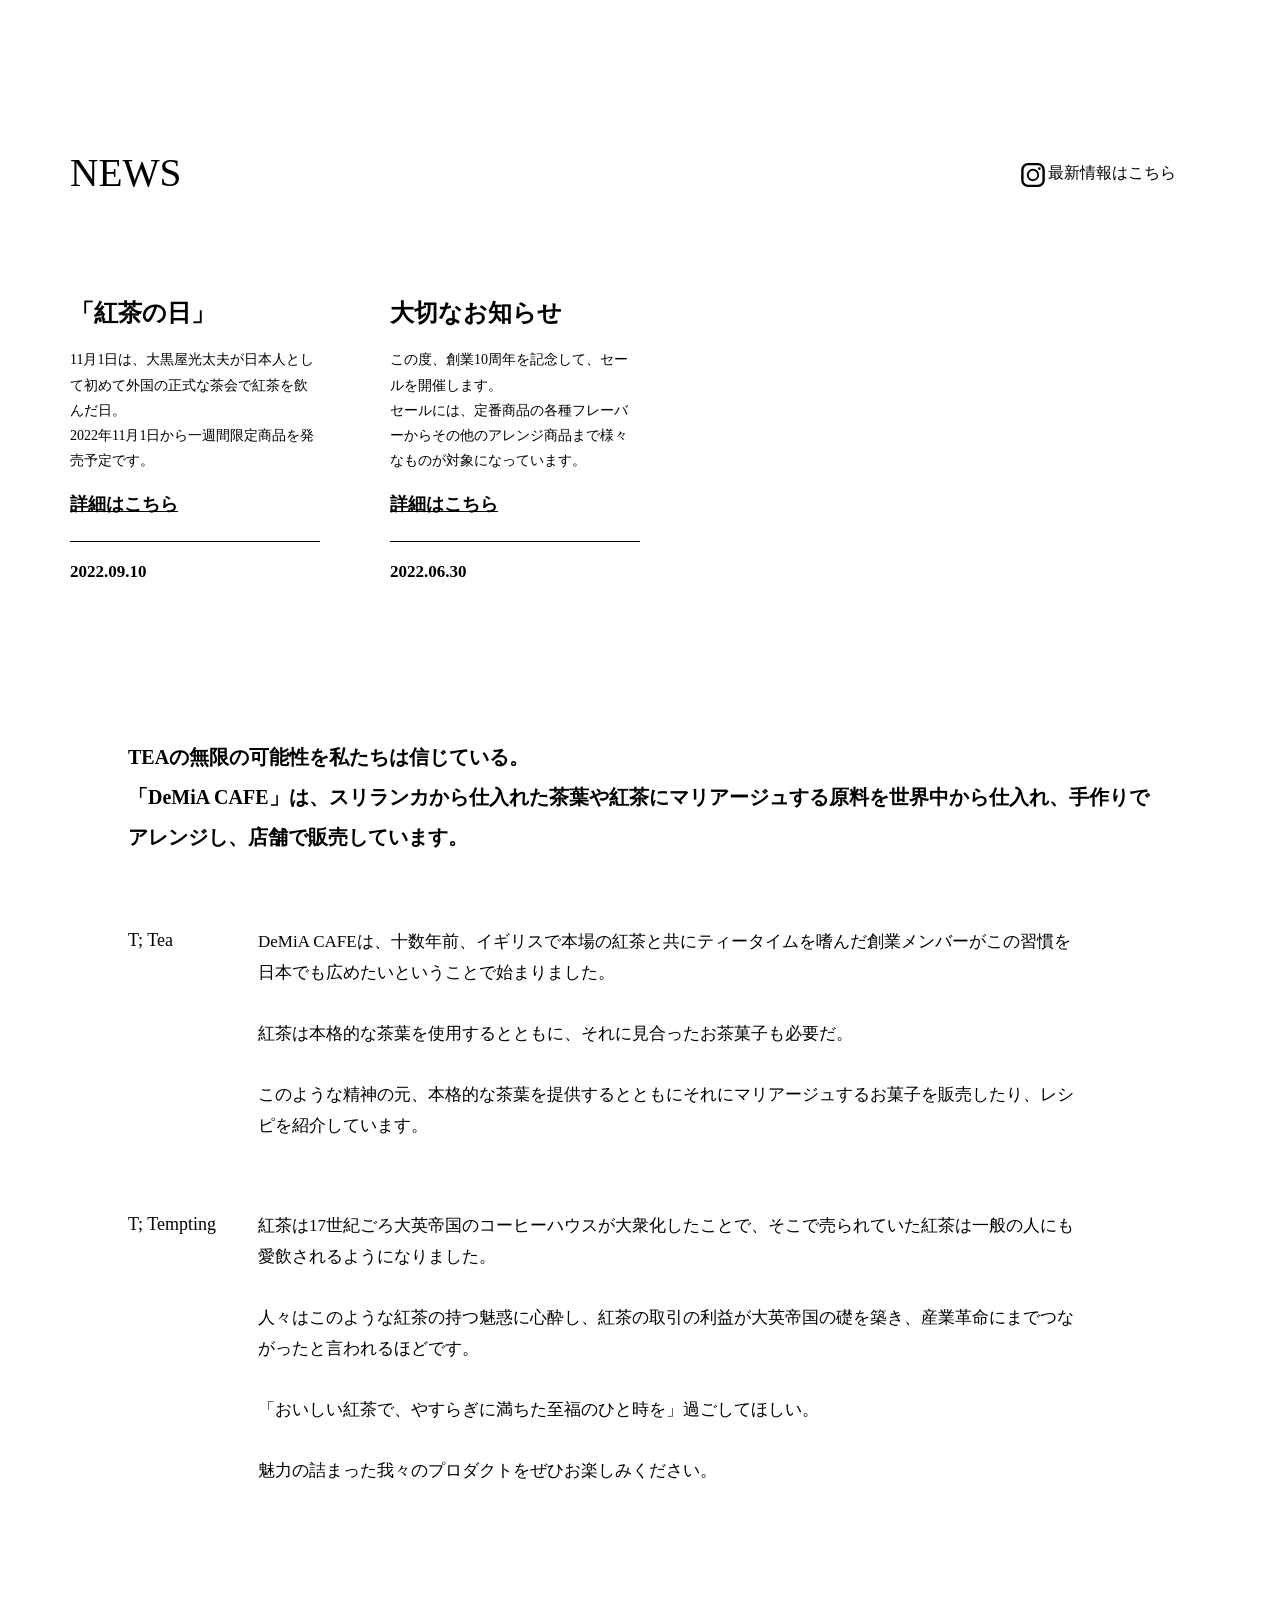
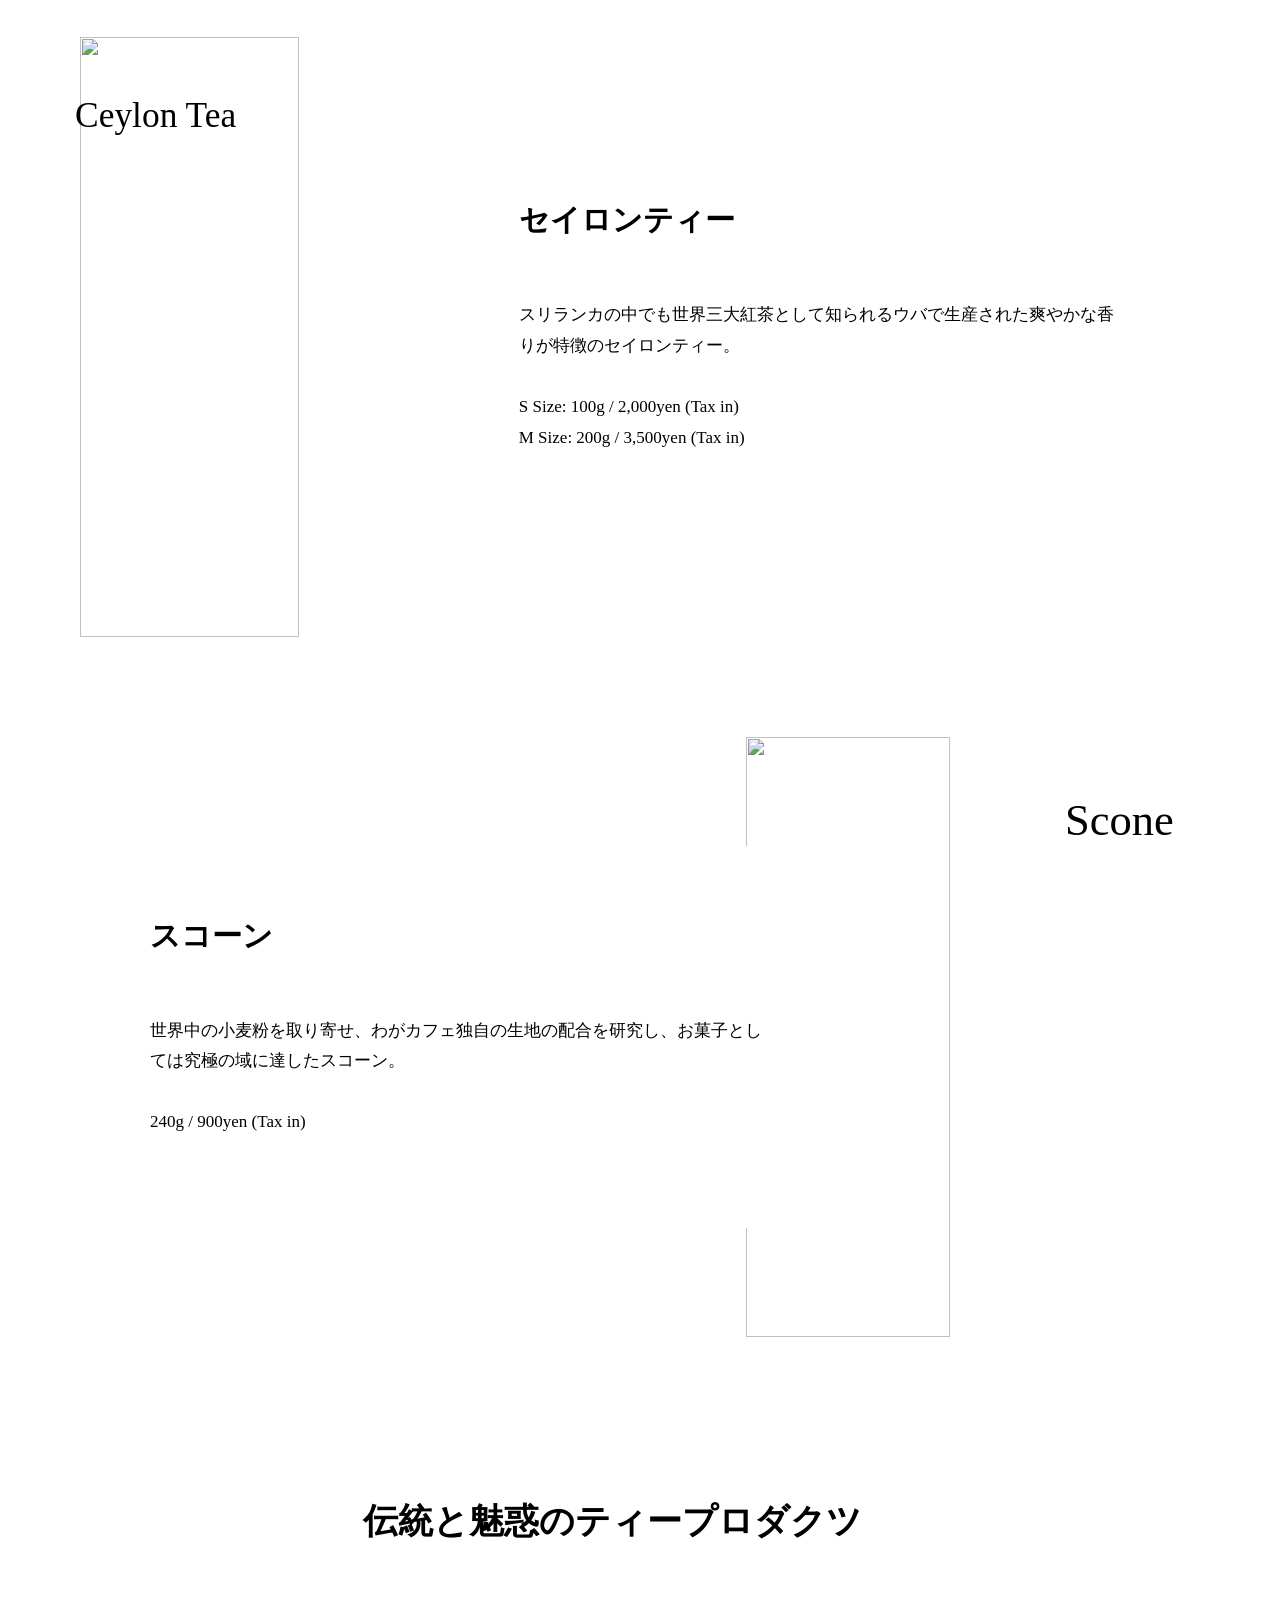
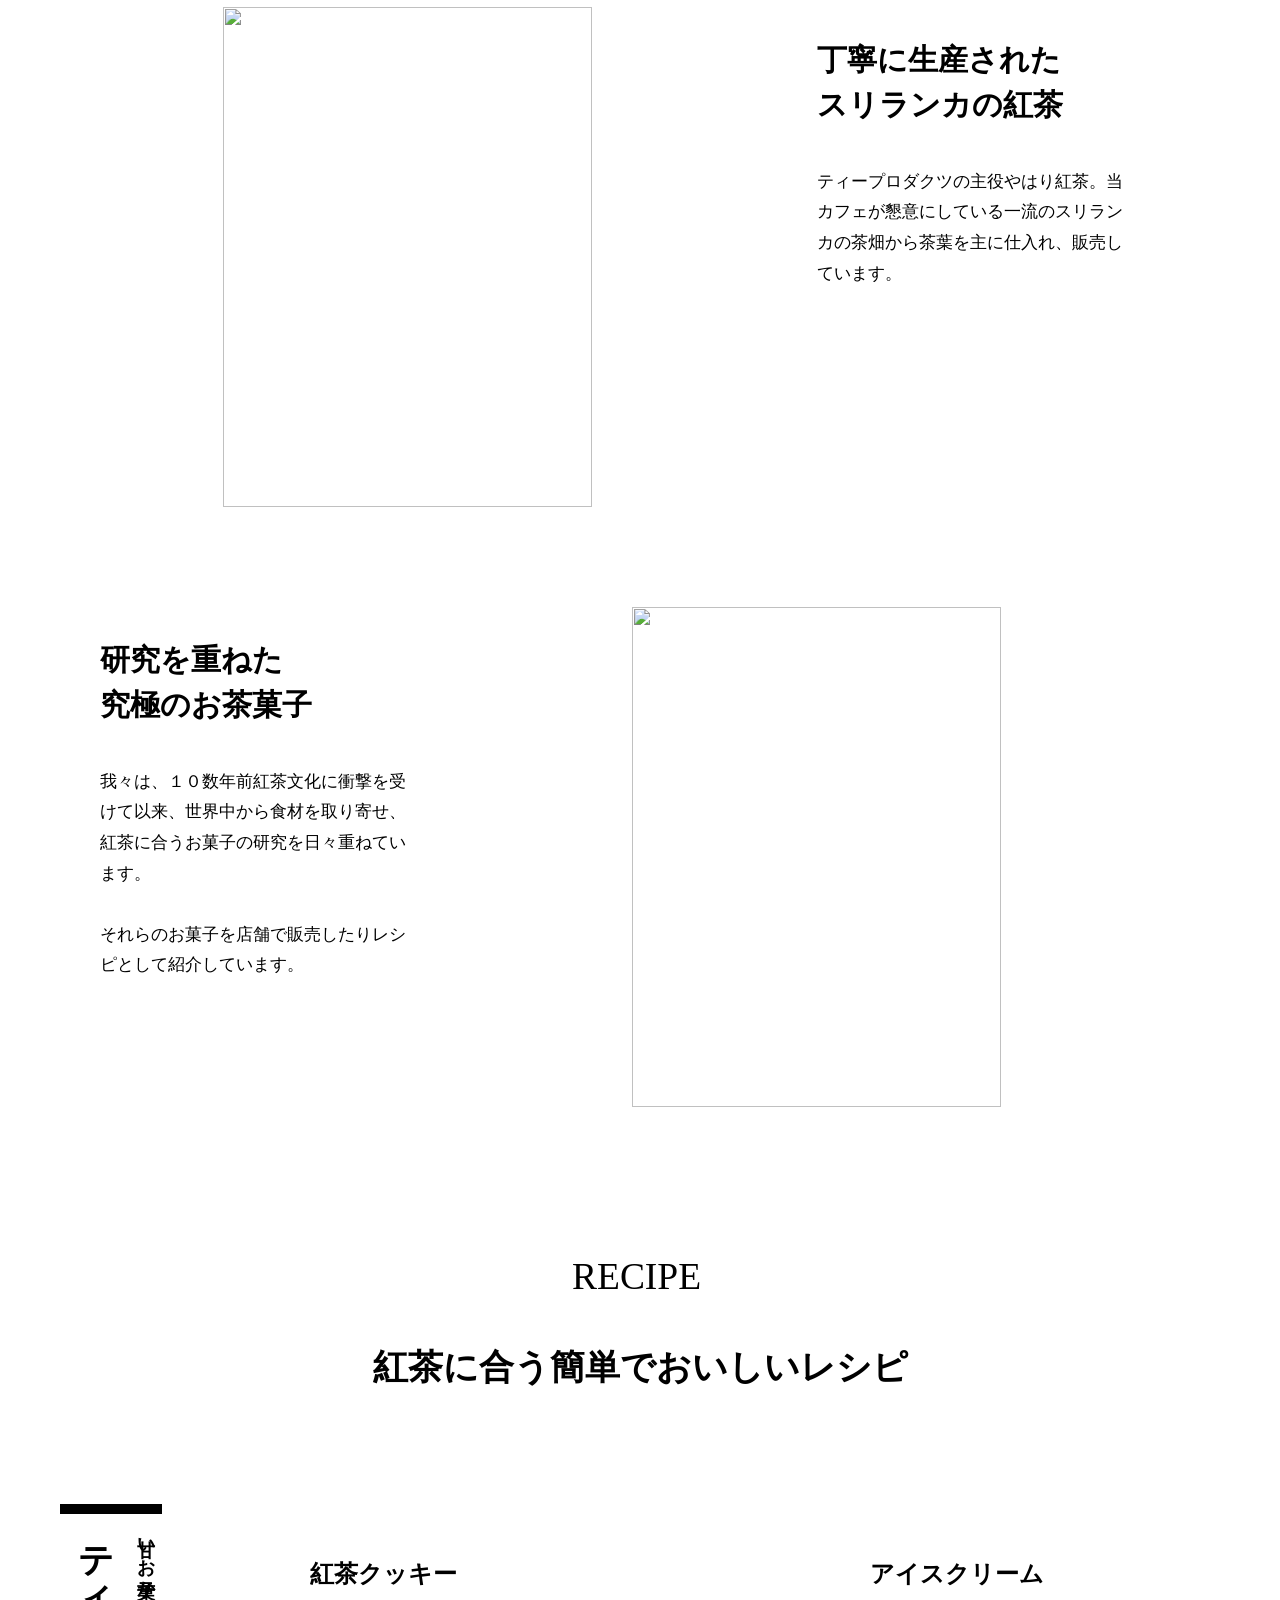
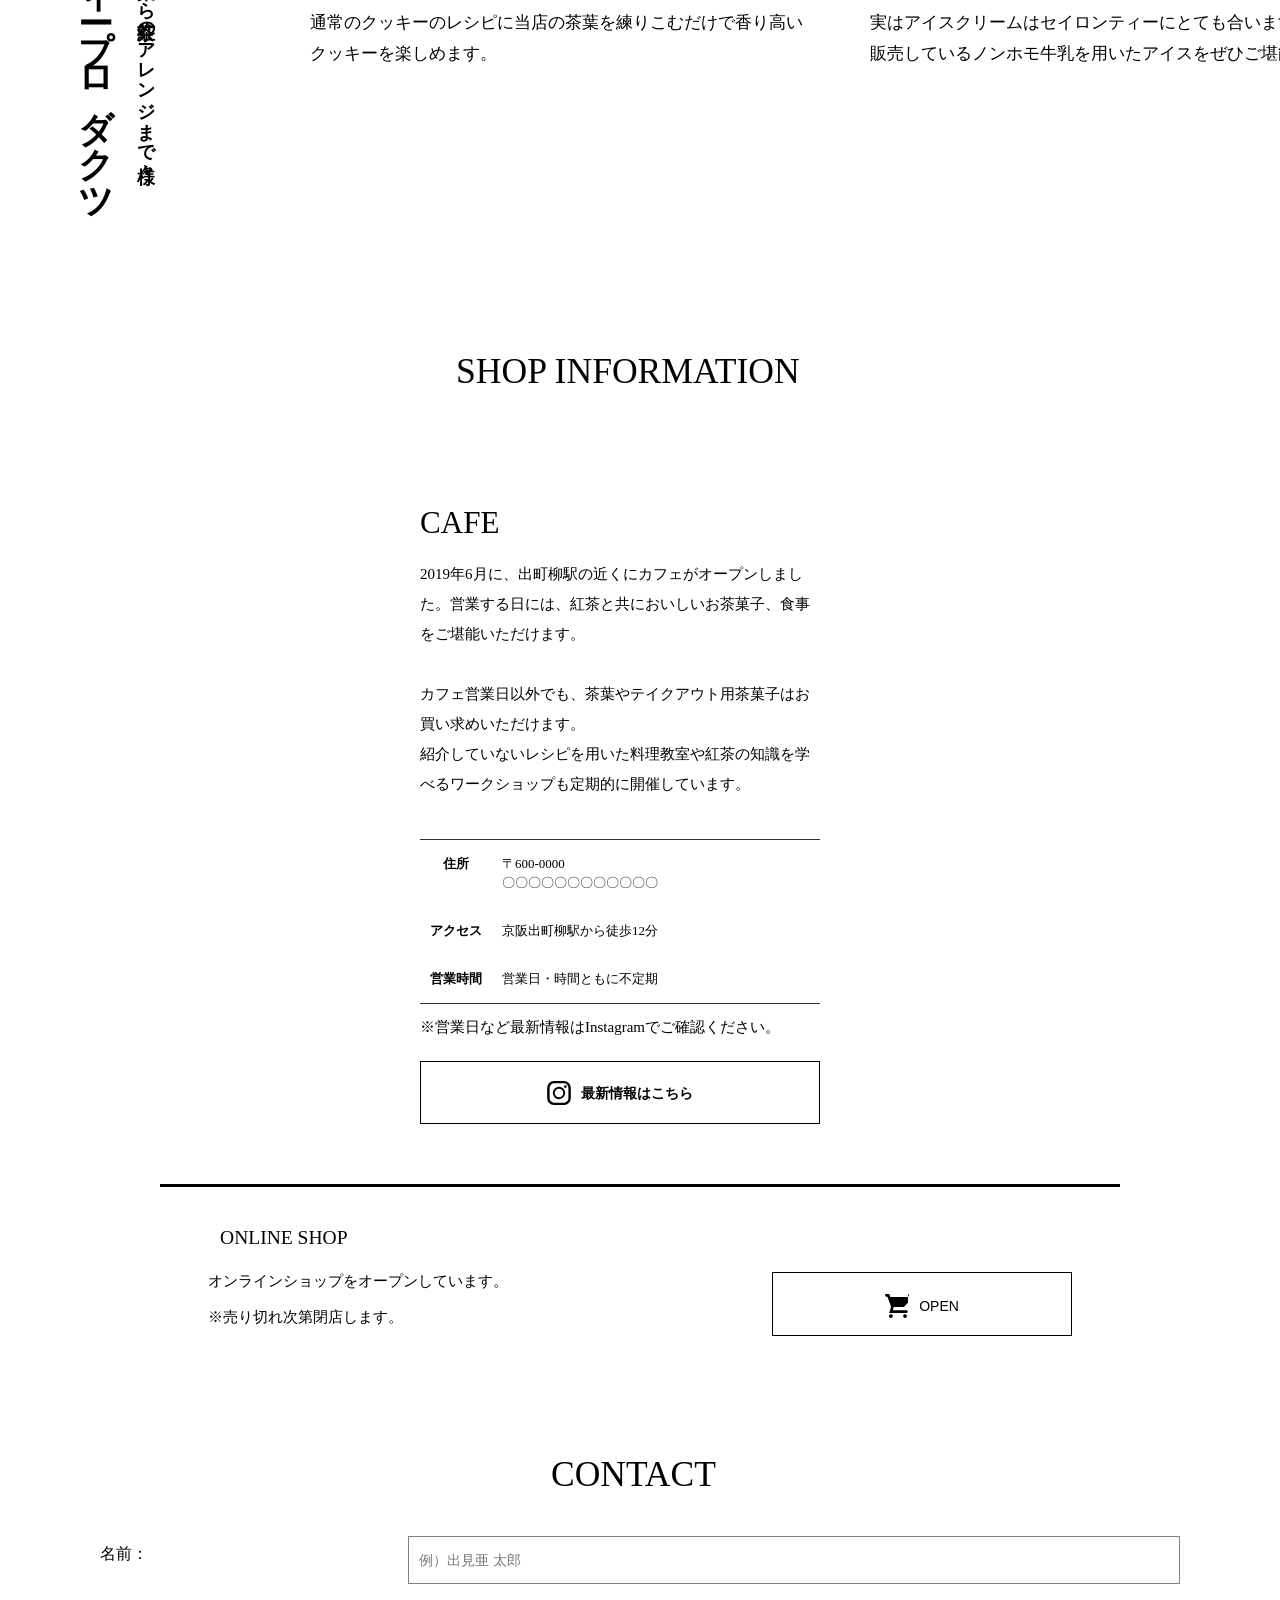
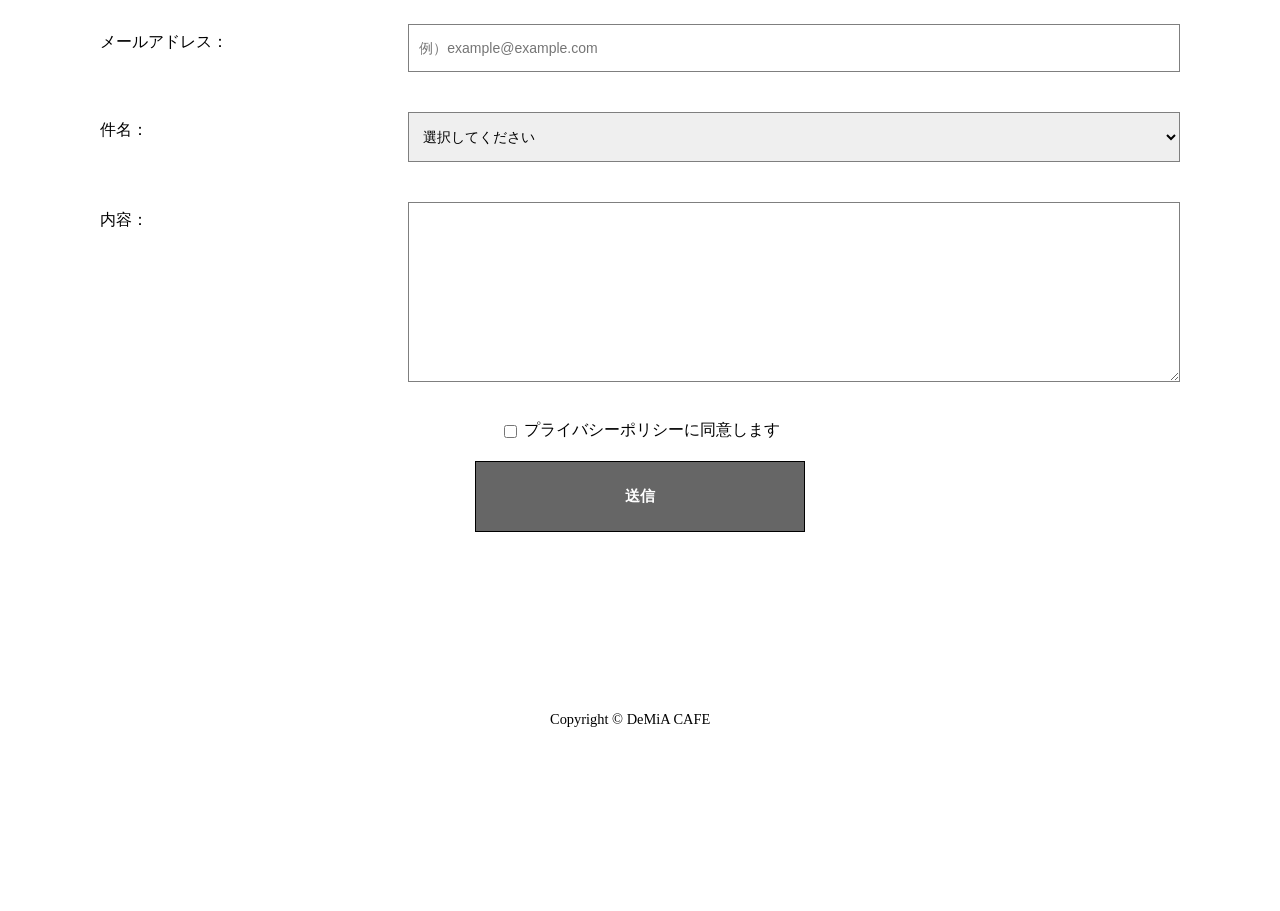
==== commit 9d556b36: "レビューにあった修正　完了しました" ====
--- a/index.html
+++ b/index.html
@@ -1,213 +1,211 @@
-<!DOCTYPE html>
-<html lang="ja">
-<head>
-    <meta charset="UTF-8">
-    <meta name="viewport" content="width=device-width, initial-scale=1.0">
-    <link rel="icon" href="img/favicon.svg">
-    <link rel="stylesheet" href="style.css">
-    <title>ティーラボ DeMiA CAFE</title>
-</head>
-<body>
-    <header>
-        <img src="img/header/hd_img01_a_sp.jpg" alt="" class = "sp-img" width="100%">
-        <img src="img/header/hd_img01_a.jpg" alt="" class = "pc-img" width="100%">
-        <img src="img/header/hd_logo.svg" alt="" class="header-message">
-        <div class="header-icons">
-            <a href=""><img src="img/icon_cart.svg" alt=""></a>
-            <a href=""><img src="img/icon_ig.svg" alt=""></a>
-            <a href=""><img src="img/icon_menu.svg" alt=""></a>
-        </div>
-    </header>
-    <main>
-        <div class = "news">
-            <div class="news-header">
-                <img src="img/news/news_ttl.svg" alt="" class="news-ttl">
-                <button class="medium normal-button pc-button">最新情報はこちら</button>
-            </div>
-            <div class = "news-boxes"> 
-                <div class="news-box">
-                    <img src="img/news/tea_day.jpg" alt="" width="100%">
-                    <h2 class="news-title">「紅茶の日」</h2>
-                    <div class="news-body">
-                        <h4 class="news-content">11月1日は、大黒屋光太夫が日本人として初めて外国の正式な茶会で紅茶を飲んだ日。 <br>2022年11月1日から一週間限定商品を発売予定です。</h4>
-                        <h3 class="news-link"><a href="">詳細はこちら</a></h3>
-                        <h4 class="news-date bold">2022.09.10</h4>
-                    </div>
-                    
-                </div>
-                <div class="news-box">
-                    <img src="img/news/notion.jpg" alt="" width="100%">
-                    <h2 class="news-title">大切なお知らせ</h2>
-                    <div class="news-body"> 
-                        <h4 class="news-content">この度、創業10周年を記念して、セールを開催します。<br> セールには、定番商品の各種フレーバーからその他のアレンジ商品まで様々なものが対象になっています。<br></h4>
-                        <h3 class="news-link"><a href="">詳細はこちら</a></h3>
-                        <h4 class="news-date bold">2022.06.30</h4>
-                    </div>
-                </div>
-            </div>
-            <button class="normal-button bold sp-button">最新情報はこちら</button>
-        </div>
-        <div class="contents">
-            <h3 class="content-top">TEAの無限の可能性を私たちは信じている。 <br>「DeMiA CAFE」は、スリランカから仕入れた茶葉や紅茶にマリアージュする原料を世界中から仕入れ、手作りでアレンジし、店舗で販売しています。</h3>
-            <div class="content-box">
-              <h3 class="content-subtitle">T; Tea</h3>
-              <h4 class="content-content">DeMiA CAFEは、十数年前、イギリスで本場の紅茶と共にティータイムを嗜んだ創業メンバーがこの習慣を日本でも広めたいということで始まりました。 <br><br>紅茶は本格的な茶葉を使用するとともに、それに見合ったお茶菓子も必要だ。 <br><br>このような精神の元、本格的な茶葉を提供するとともにそれにマリアージュするお菓子を販売したり、レシピを紹介しています。</h4>
-            </div>
-            <div class="content-box">
-                <h3 class="content-subtitle">T; Tempting</h3>
-                <h4 class="content-content">紅茶は17世紀ごろ大英帝国のコーヒーハウスが大衆化したことで、そこで売られていた紅茶は一般の人にも愛飲されるようになりました。<br><br>人々はこのような紅茶の持つ魅惑に心酔し、紅茶の取引の利益が大英帝国の礎を築き、産業革命にまでつながったと言われるほどです。<br><br>「おいしい紅茶で、やすらぎに満ちた至福のひと時を」過ごしてほしい。<br><br>魅力の詰まった我々のプロダクトをぜひお楽しみください。</h4>
-            </div>
-        </div>
-        <div class="details">
-            <div class="detail-box">
-                <img src="img/products/products_ttl_tea.svg" alt="" class="detail-title-img detail-title-img-1">
-                <div class="detail-contents detail-contents-1">
-                    <img src="img/products/products_tea.jpg" alt="">
-                    <div class="detail-texts detail-texts-1">
-                        <h1 class="detail-title">セイロンティー</h1>
-                        <h4 class="detail-content">スリランカの中でも世界三大紅茶として知られるウバで生産された爽やかな香りが特徴のセイロンティー。<br><br>S Size: 100g / 2,000yen (Tax in) <br>M Size: 200g / 3,500yen (Tax in)</h4>
-                    </div>
-                </div>
-            </div>
-            <div class="detail-box">
-                <img src="img/products/products_ttl_scone.svg" alt="" class="detail-title-img detail-title-img-2">
-                <div class="detail-contents detail-contents-2">
-                    <img src="img/products/products_scone.jpg" alt="">
-                    <div class="detail-texts detail-texts-2">
-                        <h1 class="detail-title">スコーン</h1>
-                        <h4 class="detail-content">世界中の小麦粉を取り寄せ、わがカフェ独自の生地の配合を研究し、お菓子としては究極の域に達したスコーン。<br><br>240g / 900yen (Tax in)</h4>
-                    </div>
-                </div>
-            </div>
-        </div>
-        <div class="products">
-            <h2 class="products-title">伝統と魅惑のティープロダクツ</h2>
-            <div class="products-boxes products-boxes-1">
-                <img src="img/feature/feature_img01.jpg" alt="" width="100%">
-                <div class="products-texts">
-                    <h2 class="products-detail-title ">丁寧に生産された<br>スリランカの紅茶</h2>
-                    <h4 class="products-detail-content">ティープロダクツの主役やはり紅茶。当カフェが懇意にしている一流のスリランカの茶畑から茶葉を主に仕入れ、販売しています。</h4>
-                </div>
-            </div>
-            <div class="products-boxes products-boxes-2">
-                <img src="img/feature/feature_img02.jpg" alt="" width="100%">
-                <div class="products-texts">
-                    <h2 class="products-detail-title">研究を重ねた<br>究極のお茶菓子</h2>
-                    <h4 class="products-detail-content">我々は、１０数年前紅茶文化に衝撃を受けて以来、世界中から食材を取り寄せ、紅茶に合うお菓子の研究を日々重ねています。<br><br>それらのお菓子を店舗で販売したりレシピとして紹介しています。</h4>
-                </div>
-            </div>
-        </div>
-        <div class="recipe">
-            <img src="img/recipe/recipe_ttl.svg" alt="" class="recipe-title-img">
-            <h2 class="recipe-title">紅茶に合う<br class="sp-br">簡単でおいしいレシピ</h2>
-            <div class="recipe-contents">
-                <div class="recipe-texts">
-                    <h4 class="bold recipe-subsubtitle">甘いお菓子から紅茶のアレンジまで様々</h4>
-                    <h1 class="recipe-subtitle">ティープロダクツ</h1>
-                </div>
-                <div class="recipe-container">
-                    <div class="recipe-box">
-                        <img src="img/recipe/cookie.jpg" alt="">
-                        <h2 class="recipe-name">紅茶クッキー</h2>
-                        <h4 class="recipe-detail">通常のクッキーのレシピに当店の茶葉を練りこむだけで香り高いクッキーを楽しめます。</h4>
-                    </div>
-                    <div class="recipe-box">
-                        <img src="img/recipe/ice_cream.jpg" alt="">
-                        <h2 class="recipe-name">アイスクリーム</h2>
-                        <h4 class="recipe-detail">実はアイスクリームはセイロンティーにとても合います。当店で販売しているノンホモ牛乳を用いたアイスをぜひご堪能あれ。</h4>
-                    </div>
-                    <div class="recipe-box">
-                        <img src="img/recipe/fruit_tea.jpg" alt="">
-                        <h2 class="recipe-name">フルーツティー</h2>
-                        <h4 class="recipe-detail">当店では様々なフレーバーティーを販売しています。それらにあった果物をティーに加えることでより豊かなティータイムを楽しむことができます。</h4>
-                    </div>
-                    <div class="recipe-box">
-                        <img src="img/recipe/roasted_pork.jpg" alt="">
-                        <h2 class="recipe-name">紅茶豚</h2>
-                        <h4 class="recipe-detail">お好きな豚肉を紅茶で茹で、酒、醤油、みりんを合わせたタレに一晩漬けこむだけ。<br>紅茶に含まれるタンニンという成分により柔らかく、さっぱりしたチャーシューを味わえます。</h4>
-                    </div>
-                </div>
-            </div>
-        </div>
-        <div class="shop">
-            <img src="img/shop/shop_ttl.svg" alt="" class="shop-title-img">
-            <div class="shop-contents">
-                <div>
-                    <img src="img/shop/shop_img01_sp.jpg" alt="" class="sp-img shop-img">
-                    <img src="img/shop/shop_img01.jpg" alt="" class="pc-img shop-img">
-                </div>
-                <div class="shop-texts">
-                    <img src="img/shop/shop_ttl_cafe.svg" alt="" class="cafe-title-img">
-                    <h5 class="shop-detail">2019年6月に、出町柳駅の近くにカフェがオープンしました。営業する日には、紅茶と共においしいお茶菓子、食事をご堪能いただけます。 <br><br>カフェ営業日以外でも、茶葉やテイクアウト用茶菓子はお買い求めいただけます。 <br>紹介していないレシピを用いた料理教室や紅茶の知識を学べるワークショップも定期的に開催しています。</h5>
-                      <table class="shop-table">
-                        <tr>
-                          <th>住所</th>
-                          <td>〒600-0000<br>〇〇〇〇〇〇〇〇〇〇〇〇</td>
-                        </tr>
-                        <tr>
-                          <th>アクセス</th>
-                          <td>京阪出町柳駅から徒歩12分</td>
-                        </tr>
-                        <tr>
-                          <th>営業時間</th>
-                          <td>営業日・時間ともに不定期</td>
-                        </tr>
-                      </table>
-                    <h5 class="shop-comment">※営業日など最新情報はInstagramでご確認ください。</h5>
-                    <button class="bold normal-button pc-button">最新情報はこちら</button>
-                </div>
-            </div>
-        </div>
-        <div class="online-shop">
-            <img src="img/shop/shop_ttl_online.svg" alt="" class="online-shop-title-img">
-            <div class="online-shop-contents">
-                <h5 class="online-shop-detail">オンラインショップをオープンしています。<br><br><span class="sp-online-shop-comment">※売り切れ次第閉店します。</span></h5>
-                <button class="normal-button open-button pc-button">OPEN</button>
-            </div>
-        </div>
-        <div class="contact">
-            <div class="contact-title">
-                <img src="img/contact/contact_ttl.svg" alt="" class="contact-title-img">
-            </div>
-            <form class="contact-form">
-                <div class="form-item">
-                  <label for="name">名前：</label>
-                  <input type="text" id="name" placeholder="例）出見亜 太郎">
-                </div>
-        
-                <div class="form-item">
-                  <label for="email">メールアドレス：</label>
-                  <input type="email" placeholder="例）example@example.com">
-                </div>
-            
-                <div class="form-item">
-                  <label for="subject">件名：</label>
-                  <select>
-                    <option>商品について</option>
-                    <option>その他</option>
-                  </select>
-                </div>
-            
-                <div class="form-item">
-                  <label for="message">内容：</label>
-                  <textarea></textarea>
-                </div>
-            
-                <div class="form-policy">
-                  <label>
-                    <input type="checkbox"> プライバシーポリシーに同意します
-                  </label>
-                </div>
-            
-                <div class="form-submit">
-                  <button type="submit">送信</button>
-                </div>
-            </form>
-            <img src="img/ft_copyright.svg" alt="" class="copyright-img">
-        </div>
-    </main>
-    <footer>
-
-    </footer>
-</body>
+<!DOCTYPE html>
+<html lang="ja">
+<head>
+    <meta charset="UTF-8">
+    <meta name="viewport" content="width=device-width, initial-scale=1.0">
+    <link rel="icon" href="img/favicon.svg">
+    <link rel="stylesheet" href="style.css">
+    <title>ティーラボ DeMiA CAFE</title>
+</head>
+<body>
+    <header>
+        <img src="img/header/hd_img01_a_sp.jpg" alt="" class = "sp-img" width="100%">
+        <img src="img/header/hd_img01_a.jpg" alt="" class = "pc-img" width="100%">
+        <img src="img/header/hd_logo.svg" alt="" class="header-message">
+        <div class="header-icons">
+            <a href=""><img src="img/icon_cart.svg" alt=""></a>
+            <a href=""><img src="img/icon_ig.svg" alt=""></a>
+            <a href=""><img src="img/icon_menu.svg" alt=""></a>
+        </div>
+    </header>
+    <main>
+        <div class = "news">
+            <div class="news-header">
+                <img src="img/news/news_ttl.svg" alt="" class="news-ttl">
+                <button class="medium normal-button pc-button">最新情報はこちら</button>
+            </div>
+            <div class = "news-boxes"> 
+                <div class="news-box">
+                    <img src="img/news/tea_day.jpg" alt="" width="100%">
+                    <h2 class="news-title">「紅茶の日」</h2>
+                    <div class="news-body">
+                        <h4 class="news-content">11月1日は、大黒屋光太夫が日本人として初めて外国の正式な茶会で紅茶を飲んだ日。 <br>2022年11月1日から一週間限定商品を発売予定です。</h4>
+                        <h3 class="news-link"><a href="">詳細はこちら</a></h3>
+                        <h4 class="news-date bold">2022.09.10</h4>
+                    </div>
+                    
+                </div>
+                <div class="news-box">
+                    <img src="img/news/notion.jpg" alt="" width="100%">
+                    <h2 class="news-title">大切なお知らせ</h2>
+                    <div class="news-body"> 
+                        <h4 class="news-content">この度、創業10周年を記念して、セールを開催します。<br> セールには、定番商品の各種フレーバーからその他のアレンジ商品まで様々なものが対象になっています。<br></h4>
+                        <h3 class="news-link"><a href="">詳細はこちら</a></h3>
+                        <h4 class="news-date bold">2022.06.30</h4>
+                    </div>
+                </div>
+            </div>
+            <button class="normal-button bold sp-button">最新情報はこちら</button>
+        </div>
+        <div class="contents">
+            <h3 class="content-top">TEAの無限の可能性を私たちは信じている。 <br>「DeMiA CAFE」は、スリランカから仕入れた茶葉や紅茶にマリアージュする原料を世界中から仕入れ、手作りでアレンジし、店舗で販売しています。</h3>
+            <div class="content-box">
+                <h3 class="content-subtitle">T; Tea</h3>
+                <h4 class="content-content">DeMiA CAFEは、十数年前、イギリスで本場の紅茶と共にティータイムを嗜んだ創業メンバーがこの習慣を日本でも広めたいということで始まりました。 <br><br>紅茶は本格的な茶葉を使用するとともに、それに見合ったお茶菓子も必要だ。 <br><br>このような精神の元、本格的な茶葉を提供するとともにそれにマリアージュするお菓子を販売したり、レシピを紹介しています。</h4>
+            </div>
+            <div class="content-box">
+                <h3 class="content-subtitle">T; Tempting</h3>
+                <h4 class="content-content">紅茶は17世紀ごろ大英帝国のコーヒーハウスが大衆化したことで、そこで売られていた紅茶は一般の人にも愛飲されるようになりました。<br><br>人々はこのような紅茶の持つ魅惑に心酔し、紅茶の取引の利益が大英帝国の礎を築き、産業革命にまでつながったと言われるほどです。<br><br>「おいしい紅茶で、やすらぎに満ちた至福のひと時を」過ごしてほしい。<br><br>魅力の詰まった我々のプロダクトをぜひお楽しみください。</h4>
+            </div>
+        </div>
+        <div class="details">
+            <div class="detail-box">
+                <img src="img/products/products_ttl_tea.svg" alt="" class="detail-title-img detail-title-img-1">
+                <div class="detail-contents detail-contents-1">
+                    <img src="img/products/products_tea.jpg" alt="">
+                    <div class="detail-texts detail-texts-1">
+                        <h1 class="detail-title">セイロンティー</h1>
+                        <h4 class="detail-content">スリランカの中でも世界三大紅茶として知られるウバで生産された爽やかな香りが特徴のセイロンティー。<br><br>S Size: 100g / 2,000yen (Tax in) <br>M Size: 200g / 3,500yen (Tax in)</h4>
+                    </div>
+                </div>
+            </div>
+            <div class="detail-box">
+                <img src="img/products/products_ttl_scone.svg" alt="" class="detail-title-img detail-title-img-2">
+                <div class="detail-contents detail-contents-2">
+                    <img src="img/products/products_scone.jpg" alt="">
+                    <div class="detail-texts detail-texts-2">
+                        <h1 class="detail-title">スコーン</h1>
+                        <h4 class="detail-content">世界中の小麦粉を取り寄せ、わがカフェ独自の生地の配合を研究し、お菓子としては究極の域に達したスコーン。<br><br>240g / 900yen (Tax in)</h4>
+                    </div>
+                </div>
+            </div>
+        </div>
+        <div class="products">
+            <h2 class="products-title">伝統と魅惑のティープロダクツ</h2>
+            <div class="products-boxes products-boxes-1">
+                <img src="img/feature/feature_img01.jpg" alt="" width="100%">
+                <div class="products-texts">
+                    <h2 class="products-detail-title ">丁寧に生産された<br>スリランカの紅茶</h2>
+                    <h4 class="products-detail-content">ティープロダクツの主役やはり紅茶。当カフェが懇意にしている一流のスリランカの茶畑から茶葉を主に仕入れ、販売しています。</h4>
+                </div>
+            </div>
+            <div class="products-boxes products-boxes-2">
+                <img src="img/feature/feature_img02.jpg" alt="" width="100%">
+                <div class="products-texts">
+                    <h2 class="products-detail-title">研究を重ねた<br>究極のお茶菓子</h2>
+                    <h4 class="products-detail-content">我々は、１０数年前紅茶文化に衝撃を受けて以来、世界中から食材を取り寄せ、紅茶に合うお菓子の研究を日々重ねています。<br><br>それらのお菓子を店舗で販売したりレシピとして紹介しています。</h4>
+                </div>
+            </div>
+        </div>
+        <div class="recipe">
+            <img src="img/recipe/recipe_ttl.svg" alt="" class="recipe-title-img">
+            <h2 class="recipe-title">紅茶に合う<br class="sp-br">簡単でおいしいレシピ</h2>
+            <div class="recipe-contents">
+                <div class="recipe-texts">
+                    <h4 class="bold recipe-subsubtitle">甘いお菓子から紅茶のアレンジまで様々</h4>
+                    <h1 class="recipe-subtitle">ティープロダクツ</h1>
+                </div>
+                <div class="recipe-container">
+                    <div class="recipe-box">
+                        <img src="img/recipe/cookie.jpg" alt="">
+                        <h2 class="recipe-name">紅茶クッキー</h2>
+                        <h4 class="recipe-detail">通常のクッキーのレシピに当店の茶葉を練りこむだけで香り高いクッキーを楽しめます。</h4>
+                    </div>
+                    <div class="recipe-box">
+                        <img src="img/recipe/ice_cream.jpg" alt="">
+                        <h2 class="recipe-name">アイスクリーム</h2>
+                        <h4 class="recipe-detail">実はアイスクリームはセイロンティーにとても合います。当店で販売しているノンホモ牛乳を用いたアイスをぜひご堪能あれ。</h4>
+                    </div>
+                    <div class="recipe-box">
+                        <img src="img/recipe/fruit_tea.jpg" alt="">
+                        <h2 class="recipe-name">フルーツティー</h2>
+                        <h4 class="recipe-detail">当店では様々なフレーバーティーを販売しています。それらにあった果物をティーに加えることでより豊かなティータイムを楽しむことができます。</h4>
+                    </div>
+                    <div class="recipe-box">
+                        <img src="img/recipe/roasted_pork.jpg" alt="">
+                        <h2 class="recipe-name">紅茶豚</h2>
+                        <h4 class="recipe-detail">お好きな豚肉を紅茶で茹で、酒、醤油、みりんを合わせたタレに一晩漬けこむだけ。<br>紅茶に含まれるタンニンという成分により柔らかく、さっぱりしたチャーシューを味わえます。</h4>
+                    </div>
+                </div>
+            </div>
+        </div>
+        <div class="shop">
+            <img src="img/shop/shop_ttl.svg" alt="" class="shop-title-img">
+            <div class="shop-contents">
+                <div>
+                    <img src="img/shop/shop_img01_sp.jpg" alt="" class="sp-img shop-img">
+                    <img src="img/shop/shop_img01.jpg" alt="" class="pc-img shop-img">
+                </div>
+                <div class="shop-texts">
+                    <img src="img/shop/shop_ttl_cafe.svg" alt="" class="cafe-title-img">
+                    <h5 class="shop-detail">2019年6月に、出町柳駅の近くにカフェがオープンしました。営業する日には、紅茶と共においしいお茶菓子、食事をご堪能いただけます。 <br><br>カフェ営業日以外でも、茶葉やテイクアウト用茶菓子はお買い求めいただけます。 <br>紹介していないレシピを用いた料理教室や紅茶の知識を学べるワークショップも定期的に開催しています。</h5>
+                        <table class="shop-table">
+                            <tr>
+                                <th>住所</th>
+                                <td>〒600-0000<br>〇〇〇〇〇〇〇〇〇〇〇〇</td>
+                            </tr>
+                            <tr>
+                                <th>アクセス</th>
+                                <td>京阪出町柳駅から徒歩12分</td>
+                            </tr>
+                            <tr>
+                                <th>営業時間</th>
+                                <td>営業日・時間ともに不定期</td>
+                            </tr>
+                        </table>
+                    <h5 class="shop-comment">※営業日など最新情報はInstagramでご確認ください。</h5>
+                    <button class="bold normal-button pc-button">最新情報はこちら</button>
+                </div>
+            </div>
+        </div>
+        <div class="online-shop">
+            <img src="img/shop/shop_ttl_online.svg" alt="" class="online-shop-title-img">
+            <div class="online-shop-contents">
+                <h5 class="online-shop-detail">オンラインショップをオープンしています。<br><br><span class="sp-online-shop-comment">※売り切れ次第閉店します。</span></h5>
+                <button class="normal-button open-button pc-button">OPEN</button>
+            </div>
+        </div>
+        <div class="contact">
+            <div class="contact-title">
+                <img src="img/contact/contact_ttl.svg" alt="" class="contact-title-img">
+            </div>
+            <form class="contact-form">
+                <div class="form-item">
+                    <label for="name">名前：</label>
+                    <input type="text" id="name" placeholder="例）出見亜 太郎" required>
+                </div>
+        
+                <div class="form-item">
+                    <label for="email">メールアドレス：</label>
+                    <input type="email" placeholder="例）example@example.com"  required>
+                </div>
+            
+                <div class="form-item">
+                    <label for="subject">件名：</label>
+                    <select required>
+                        <option value="">選択してください</option>
+                        <option>商品について</option>
+                        <option>その他</option>
+                    </select>
+                </div>
+            
+                <div class="form-item">
+                    <label for="message">内容：</label>
+                    <textarea required></textarea>
+                </div>
+            
+                <div class="form-policy">
+                    <label>
+                        <input type="checkbox" required> プライバシーポリシーに同意します
+                    </label>
+                </div>
+            
+                <div class="form-submit">
+                    <button type="submit">送信</button>
+                </div>
+            </form>
+            <img src="img/ft_copyright.svg" alt="" class="copyright-img">
+        </div>
+    </main>
+</body>
 </html>
--- a/style.css
+++ b/style.css
@@ -1,888 +1,888 @@
-@charset "UTF-8";
-
-/* リセットcss */
-abbr,
-address,
-article,
-aside,
-audio,
-b,
-blockquote,
-body,
-canvas,
-caption,
-cite,
-code,
-dd,
-del,
-details,
-dfn,
-div,
-dl,
-dt,
-em,
-fieldset,
-figcaption,
-figure,
-footer,
-form,
-h1,
-h2,
-h3,
-h4,
-h5,
-h6,
-header,
-hgroup,
-html,
-i,
-iframe,
-img,
-ins,
-kbd,
-label,
-legend,
-li,
-mark,
-menu,
-nav,
-object,
-ol,
-p,
-pre,
-q,
-samp,
-section,
-small,
-span,
-strong,
-sub,
-summary,
-sup,
-table,
-tbody,
-td,
-tfoot,
-th,
-thead,
-time,
-tr,
-ul,
-var,
-video {
-  margin: 0;
-  padding: 0;
-  border: 0;
-  outline: 0;
-  font-size: 100%;
-  vertical-align: baseline;
-  background: 0 0;
-}
-
-body {
-  line-height: 1;
-}
-
-article,
-aside,
-details,
-figcaption,
-figure,
-footer,
-header,
-hgroup,
-menu,
-nav,
-section {
-  display: block;
-}
-
-ul {
-  list-style: none;
-}
-
-blockquote,
-q {
-  quotes: none;
-}
-
-blockquote:after,
-blockquote:before,
-q:after,
-q:before {
-  content: none;
-}
-
-a {
-  margin: 0;
-  padding: 0;
-  font-size: 100%;
-  vertical-align: baseline;
-  background: 0 0;
-  text-decoration: underline;
-  color: inherit;
-}
-
-ins {
-  background-color: #ff9;
-  color: #000;
-  text-decoration: none;
-}
-
-mark {
-  background-color: #ff9;
-  color: #000;
-  font-style: italic;
-  font-weight: 700;
-}
-
-del {
-  text-decoration: line-through;
-}
-
-abbr[title],
-dfn[title] {
-  border-bottom: 1px dotted;
-  cursor: help;
-}
-
-table {
-  border-collapse: collapse;
-  border-spacing: 0;
-}
-
-hr {
-  display: block;
-  height: 1px;
-  border: 0;
-  border-top: 1px solid #ccc;
-  margin: 1em 0;
-  padding: 0;
-}
-
-input,
-select {
-  vertical-align: middle;
-}
-
-body * {
-  box-sizing: border-box;
-}
-
-/* ここまで リセットcss */
-.bold {
-  font-weight: bold;
-}
-.normal {
-  font-weight: normal;
-}
-.medium {
-  font-weight: 500;
-}
-
-.header-message {
-  position: relative;
-  transform: translateY(-150%);
-  margin-left: 5%;
-  width: 60%;
-}
-.header-icons a {
-  display: inline-block;
-  width: 5%;
-  margin-right: 5%;
-}
-.header-icons img {
-  width:100%;
-}
-.header-icons {
-  text-align: right;
-}
-h1 {
-  font-size: 20px;
-  line-height: 2;
-}
-h2 {
-  font-size: 16px;
-  line-height: 2;
-}
-h3 {
-  font-size: 13px;
-  line-height: 2;
-}
-h4 {
-  font-size: 11px;
-  font-weight: normal;
-  line-height: 1.8;
-}
-h5 {
-  font-size: 14px;
-  font-weight: normal;
-  line-height:1.8;
-}
-.sp-br {
-  display: none;
-}
-.news-ttl {
-  width: 20%;
-  margin-left: 5%;
-  margin-top: 20%;
-}
-.news-boxes {
-  display: flex;
-  margin-top: 5%;
-}
-.news-box {
-  width: 45%;
-  margin-left: 3%;
-}
-.news-body {
-  display: flex;
-  flex-direction: column;
-  height: 210px;
-}
-.news-title {
-  margin-top: 5%;
-}
-.news-link {
-  margin-top: 5%;
-}
-.news-date {
-  margin-top: auto;
-  padding-top: 6%;
-  border-top: 1px solid #000;
-}
-.normal-button {
-  width:calc(100% - 80px);
-  display: block;
-  margin: 0 40px;
-  margin-top: 30px;
-  padding: 13px 0;
-  font-size: 12px;
-  background-color: #fff;
-  color: #000;
-  border: 1px solid #000;
-  cursor: pointer;
-}
-.normal-button::before {
-  content: "";
-  display: inline-block;
-  background-image: url("img/icon_ig.svg");
-  background-size: contain;
-  width: 16px;
-  height: 16px;
-  margin-right: 5px;
-  transform: translateY(3px);
-}
-
-
-.contents {
-  margin: 150px 10%;
-}
-.content-subtitle {
-  margin-top: 10%;
-}
-.content-content {
-  margin-top: 3%;
-}
-.detail-box{
-  position: relative;
-  margin-bottom: 40px;
-}
-.detail-title-img{
-  height: 40px;
-  position:absolute;
-  top:30px;
-  left:60px;
-}
-.detail-title-img-2{
-  right: 60px;
-  left: auto;
-}
-.detail-contents{
-  margin:0 40px;
-}
-.detail-contents img{
-  width: 100%;
-  height: 600px;
-}
-.detail-title{
-  margin-top: 20px;
-}
-.detail-content{
-  margin-top:5px;
-}
-
-
-.products{
-  width: 80%;
-  margin: 100px auto;
-  text-align: center;
-
-}
-.products-texts{
-  text-align:left;
-  margin-bottom: 30px;
-}
-.products-title{
-  margin-bottom:20px;
-}
-.products-detail-title{
-  line-height: 1.5;
-  margin-top: 15px;
-}
-.products-detail-content{
-  margin-top: 15px;
-}
-
-
-
-.recipe{
-  text-align: center;
-}
-.recipe-title-img{
-  height: 30px;
-  margin-bottom: 20px;
-}
-.recipe-title{
-  margin-bottom: 20px;
-  line-height: 1.5;
-}
-.recipe-contents{
-  text-align: left;
-  display: flex;
-  margin-left:30px;
-  justify-content: space-between;
-}
-.recipe-texts{
-  writing-mode: vertical-rl;
-  display:flex;
-  flex-direction: column;
-  border-top: 2px solid #000;
-  margin-top: -10px;
-  padding-top: 10px;
-}
-.recipe-subtitle{
-  font-size: 5vw;
-}
-.recipe-subsubtitle{
-  font-size: 3vw;
-  margin-top: 2px;
-  margin-left:-8px;
-}
-.recipe-container{
-  width: 100%;
-  display: flex;
-  overflow-x: auto;
-}
-.recipe-box{
-  width:80%;
-  flex-shrink: 0;
-  margin:0 10%;
-}
-.recipe-box img{
-  width: 100%;
-}
-.recipe-name{
-  margin-top: 10px;
-}
-.recipe-detail{
-  margin-top: 5px;
-}
-
-
-.shop{
-  text-align:center;
-  margin-top:150px;
-}
-.shop-title-img{
-  height:35px;
-  margin-bottom:40px;
-}
-.shop-img{
-  width:100%;
-}
-.shop-texts{
-  text-align: left;
-  margin:0 40px;
-}
-.cafe-title-img{
-  height:40px;
-  margin-top: 80px;
-}
-.shop-detail{
-  margin-top:30px;
-}
-.shop-table {
-  font-size:13px;
-  margin:40px 0;
-  width: 100%;
-  border-top: 1px solid #333;
-  border-bottom: 1px solid #333;
-}
-.shop-table th, .shop-table td {
-  padding: 15px 10px; 
-}
-.shop-table th {
-  width: 120px;     
-  text-align: center; 
-  font-weight: bold;
-  white-space: nowrap;
-}
-.shop-table td {
-  text-align: left;
-  line-height: 1.4; 
-}
-.online-shop{
-  margin:60px 40px;
-}
-.online-shop-title-img{
-  height:22px;
-}
-.online-shop-detail{
-  margin:20px 0 10px 0;
-  line-height:1.2;
-}
-.open-button::before{
-  background-image: url("img/icon_cart.svg");
-}
-
-
-
-.contact {
-  margin: 0 auto;
-  padding: 60px 20px;
-  text-align: center;
-}
-.contact-title {
-  display: flex;
-  justify-content: center;
-  margin-bottom:40px;
-}
-.contact-title-img{
-  height:30px;
-}
-.form-item {
-  display: flex;
-  flex-direction: column;
-  margin-bottom: 25px;
-  text-align: left;
-}
-.form-item label {
-  font-weight: 500;
-  margin-bottom: 8px;
-  font-size: 14px;
-}
-.form-item input,
-.form-item select,
-.form-item textarea {
-  width: 100%;
-  padding: 15px 10px;
-  border: 1px solid #7f7f7f;
-  font-size: 14px; 
-}
-.form-item textarea {
-  height: 180px;
-  resize: vertical;
-}
-.form-policy {
-  margin-bottom: 20px;
-  font-size: 12px;
-}
-.form-submit button {
-  width: calc(100% - 120px);
-  padding: 15px;
-  background-color: #666;
-  color: #fff;
-  border: 1px solid #000;
-  font-size: 12px;
-  font-weight: bold;
-  cursor: pointer;
-  transition: background-color 0.3s, color 0.3s;
-}
-.form-submit button:hover {
-  color: #000;
-}
-.copyright-img{
-  width:150px;
-  margin:60px 0 100px 0;
-  
-}
-@media screen and (min-width: 768px) {
-  .contact{
-    padding:60px 100px;
-  }
-  .contact-title-img{
-    height:40px;
-  }
-  .form-item {
-    flex-direction: row;     
-    align-items: flex-start; 
-    margin-bottom: 40px;
-  }  
-  .form-item label {
-    width: 30%;         
-    margin-bottom: 0;   
-    padding-top: 10px; 
-    font-size:16px;
-  }
-  .form-policy{
-    font-size: 16px;
-  }
-  .form-submit button{
-    width:330px;
-    padding:25px;
-    font-size:15px;
-  }
-  .form-submit button:hover{
-    background-color: #fff;
-  }
-  .form-item input[type="text"],
-  .form-item input[type="email"],
-  .form-item select,
-  .form-item textarea {
-    width: 75%;
-  }
-  .copyright-img{
-    width:180px;
-    margin:180px 0 120px 0;
-  }
-}
-
-
-/* 768px以上のとき（PC） */
-@media (min-width: 768px) {
-  .sp-img {
-    display: none;
-  }
-  .pc-img {
-    display: block;
-  } 
-  .news button.sp-button {
-    display: none;
-  } 
-
-
-  .header-message {
-    width: 40%;
-    left: 2%;
-  }
-  .header-icons {
-    transform: translateY(-220%);
-    margin-right: 3%;
-  }
-  .header-icons a{
-    display: inline-block;
-    width:3.5%;
-    margin-right:3.5%;
-  }
-  .header-icons img {
-    width:100%;
-  }
-  h1{
-    font-size: 30px;
-  }
-  h2 {
-    font-size: 24px;
-  }
-  h3 {
-    font-size: 18px;
-  }
-  h4 {
-    font-size: 17px;
-  }
-  h5 {
-    font-size: 15px;
-  }
-
-
-  .news-ttl{
-    width:120px;
-    margin-left:70px;
-    margin-top: 60px;
-  }
-  .news-content{
-    margin-top: 10px;
-    font-size: 14px;
-  }
-  .news-box{
-    width:250px;
-    margin-left:70px;
-  }
-  .news-body{
-    height: 250px;
-  }
-  .news-header{
-    display:flex;
-  }
-  .news button{
-    border:none;
-    display: flex;
-    flex-direction: row-reverse;
-    margin-left: auto;
-    margin-right:70px;
-    margin-top:70px;
-    padding: 0;
-    font-size: 16px;
-    width:200px;
-  }
-  .news button::before {
-    width: 24px;
-    height: 24px;
-    transform: translateY(1px);
-    transform: translateX(-155px);
-  }
-
-
-  .content-top{
-    font-size: 20px;
-  }
-  .content-box{
-    display: flex;
-    margin-top: 50px;
-    margin-right: 70px;
-  }
-  .content-content{
-    width: calc(100% - 130px);
-    margin-left: 0px;
-    margin-top: 20px;
-  }
-  .content-subtitle{
-    width: 120px;
-    margin-right: 10px;
-    margin-top:15px;
-    font-weight: normal;
-  }
-
-
-  .detail-box{
-  margin-bottom: 100px;
-  }
-  .detail-title-img{
-    top:60px;
-    left:75px;
-  }
-  .detail-title-img-2{
-    right: 80px;
-    left: auto;
-    height: 50px;
-  }
-  .detail-contents{
-    display: flex;
-    margin: auto 80px;
-  }
-  .detail-contents-2{
-    flex-direction: row-reverse;
-  }
-  .detail-contents img{
-    width: min(calc(100% - 250px), 600px);
-    object-fit: cover;
-  }
-  .detail-texts{
-    margin:auto auto auto -100px;
-    padding: 40px 10px;
-    height:auto;
-    background-color: #fff;
-    z-index: 1;
-    display: flex;
-    flex-direction: column;
-    justify-content: center;
-  }
-  .detail-texts-2{
-    margin: auto -100px auto auto;
-  }
-  .detail-title{
-    padding: 0 60px;
-  }
-  .detail-content{
-    margin:50px 60px;
-  }
-
-
-  .products{
-    margin: 150px 100px;
-    text-align: center;
-  }
-  .products img{
-    width:60%;
-    height: 500px;
-    object-fit: cover;
-  }
-  .products-boxes{
-    display: flex;
-    justify-content: space-between;
-    margin-bottom: 100px;
-  }
-  .products-texts{
-    width: 30%;
-    margin-bottom: 30px;
-  }
-  .products-title{
-    margin-bottom:50px;
-    font-size: 35px;
-  }
-  .products-detail-title{
-    font-size: 30px;
-    margin-top: 30px;
-  }
-  .products-detail-content{
-    margin-top: 40px;
-  }  
-  .products-boxes-2{
-    flex-direction: row-reverse;
-  }
-
-
-  .recipe-title-img{
-    height: 42px;
-    margin-bottom: 40px;
-  }
-  .recipe-title{
-    margin-bottom: 120px;
-    font-size:35px;
-  }
-  .recipe-contents{
-    margin-left:60px;
-  }
-  .recipe-texts{
-    border-top: 10px solid #000;
-    margin-top: -10px;
-    padding-top: 10px;
-  }
-  .recipe-subtitle{
-    font-size: 35px;
-  }
-  .recipe-subsubtitle{
-    font-size: 18px;
-    margin-left:0px;
-  }
-  .recipe-container{
-    width: 82%;
-  }
-  .recipe-box{
-    width:50%;
-    flex-shrink: 0;
-    margin:0 3%;
-  }
-  .recipe-name{
-    margin-top: 20px;
-  }
-  .recipe-detail{
-    margin-top: 10px;
-  }
-
-
-  .shop{
-  margin-top:150px;
-  }
-  .shop-title-img{
-    height:40px;
-    margin-bottom:80px;
-  }
-  .shop-contents{
-    display: flex;
-    gap:0px;
-    justify-content: center;
-  }
-  .shop-img{
-    width:90%;
-  }
-  .shop-texts{
-    width:500px;
-    margin-right:80px;
-  }
-  .cafe-title-img{
-    height:35px;
-    margin-top: 30px;
-  }
-  .shop-detail{
-    margin-top:15px;
-    line-height:2.0;
-    font-weight:500;
-  }
-  .shop-table {
-    font-size:13px;
-    margin:40px 0 10px 0;
-  }
-  .shop-table th, .shop-table td {
-    padding: 15px 10px; 
-  }
-  .shop-table th {
-    width: 60px;     
-    font-weight: bold;
-    white-space: nowrap;
-  }
-  .normal-button {
-    width:100%;
-    margin:20px 0 0 0 ;
-    padding: 12px 0 20px 0;
-    font-size: 14px;
-  }
-  .normal-button::before {
-    width: 24px;
-    height: 24px;
-    margin-right: 10px;
-    transform: translateY(7px);
-  }
-  .shop-table td {
-    text-align: left;
-    line-height: 1.4;
-  }
-
-  .online-shop{
-    margin:60px 80px;
-    border-top:3px solid #000;
-    max-width:960px;
-  }
-  .online-shop-title-img{
-    height:22px;
-    margin:40px 0 0 60px;
-  }
-  .online-shop-contents{
-    display: flex;
-    justify-content: space-between;
-    width:90%;
-    margin: auto;
-    gap:20px
-  }
-  .online-shop-detail{
-    margin:20px 0 10px 0;
-    line-height:1.2;
-    font-weight:500;
-    width:50%;
-  }
-  .open-button{
-    width:300px;
-  }
-  .open-button::before{
-    background-image: url("img/icon_cart.svg");
-  }
-  
-}
-
-/* (shop,二段階調整用)*/
-@media (min-width:960px) {
-  .shop-texts{
-    width:400px;
-  }
-}
-@media (min-width:1120px) {
-  .online-shop{
-    margin:60px auto;
-  }
-}
-
-/* 767px以下のとき（スマホ） */
-@media (max-width: 767px) {
-  .pc-img {
-    display: none;
-  } 
-  .sp-img {
-    display: block;
-  } 
-  .news button.pc-button {
-    display: none;
-  } 
-  .sp-br {
-    display: block;
-  }
-}
+@charset "UTF-8";
+
+/* リセットcss */
+abbr,
+address,
+article,
+aside,
+audio,
+b,
+blockquote,
+body,
+canvas,
+caption,
+cite,
+code,
+dd,
+del,
+details,
+dfn,
+div,
+dl,
+dt,
+em,
+fieldset,
+figcaption,
+figure,
+footer,
+form,
+h1,
+h2,
+h3,
+h4,
+h5,
+h6,
+header,
+hgroup,
+html,
+i,
+iframe,
+img,
+ins,
+kbd,
+label,
+legend,
+li,
+mark,
+menu,
+nav,
+object,
+ol,
+p,
+pre,
+q,
+samp,
+section,
+small,
+span,
+strong,
+sub,
+summary,
+sup,
+table,
+tbody,
+td,
+tfoot,
+th,
+thead,
+time,
+tr,
+ul,
+var,
+video {
+  margin: 0;
+  padding: 0;
+  border: 0;
+  outline: 0;
+  font-size: 100%;
+  vertical-align: baseline;
+  background: 0 0;
+}
+
+body {
+  line-height: 1;
+}
+
+article,
+aside,
+details,
+figcaption,
+figure,
+footer,
+header,
+hgroup,
+menu,
+nav,
+section {
+  display: block;
+}
+
+ul {
+  list-style: none;
+}
+
+blockquote,
+q {
+  quotes: none;
+}
+
+blockquote:after,
+blockquote:before,
+q:after,
+q:before {
+  content: none;
+}
+
+a {
+  margin: 0;
+  padding: 0;
+  font-size: 100%;
+  vertical-align: baseline;
+  background: 0 0;
+  text-decoration: underline;
+  color: inherit;
+}
+
+ins {
+  background-color: #ff9;
+  color: #000;
+  text-decoration: none;
+}
+
+mark {
+  background-color: #ff9;
+  color: #000;
+  font-style: italic;
+  font-weight: 700;
+}
+
+del {
+  text-decoration: line-through;
+}
+
+abbr[title],
+dfn[title] {
+  border-bottom: 1px dotted;
+  cursor: help;
+}
+
+table {
+  border-collapse: collapse;
+  border-spacing: 0;
+}
+
+hr {
+  display: block;
+  height: 1px;
+  border: 0;
+  border-top: 1px solid #ccc;
+  margin: 1em 0;
+  padding: 0;
+}
+
+input,
+select {
+  vertical-align: middle;
+}
+
+body * {
+  box-sizing: border-box;
+}
+
+/* ここまで リセットcss */
+.bold {
+  font-weight: bold;
+}
+.normal {
+  font-weight: normal;
+}
+.medium {
+  font-weight: 500;
+}
+
+.header-message {
+  position: relative;
+  transform: translateY(-150%);
+  margin-left: 5%;
+  width: 60%;
+}
+.header-icons a {
+  display: inline-block;
+  width: 5%;
+  margin-right: 5%;
+}
+.header-icons img {
+  width:100%;
+}
+.header-icons {
+  text-align: right;
+}
+h1 {
+  font-size: 20px;
+  line-height: 2;
+}
+h2 {
+  font-size: 16px;
+  line-height: 2;
+}
+h3 {
+  font-size: 13px;
+  line-height: 2;
+}
+h4 {
+  font-size: 11px;
+  font-weight: normal;
+  line-height: 1.8;
+}
+h5 {
+  font-size: 14px;
+  font-weight: normal;
+  line-height:1.8;
+}
+.sp-br {
+  display: none;
+}
+.news-ttl {
+  width: 20%;
+  margin-left: 5%;
+  margin-top: 20%;
+}
+.news-boxes {
+  display: flex;
+  margin-top: 5%;
+}
+.news-box {
+  width: 45%;
+  margin-left: 3%;
+}
+.news-body {
+  display: flex;
+  flex-direction: column;
+  height: 210px;
+}
+.news-title {
+  margin-top: 5%;
+}
+.news-link {
+  margin-top: 5%;
+}
+.news-date {
+  margin-top: auto;
+  padding-top: 6%;
+  border-top: 1px solid #000;
+}
+.normal-button {
+  width:calc(100% - 80px);
+  display: block;
+  margin: 0 40px;
+  margin-top: 30px;
+  padding: 13px 0;
+  font-size: 12px;
+  background-color: #fff;
+  color: #000;
+  border: 1px solid #000;
+  cursor: pointer;
+}
+.normal-button::before {
+  content: "";
+  display: inline-block;
+  background-image: url("img/icon_ig.svg");
+  background-size: contain;
+  width: 16px;
+  height: 16px;
+  margin-right: 5px;
+  transform: translateY(3px);
+}
+
+
+.contents {
+  margin: 150px 10%;
+}
+.content-subtitle {
+  margin-top: 10%;
+}
+.content-content {
+  margin-top: 3%;
+}
+.detail-box{
+  position: relative;
+  margin-bottom: 40px;
+}
+.detail-title-img{
+  height: 40px;
+  position:absolute;
+  top:30px;
+  left:60px;
+}
+.detail-title-img-2{
+  right: 60px;
+  left: auto;
+}
+.detail-contents{
+  margin:0 40px;
+}
+.detail-contents img{
+  width: 100%;
+  height: 600px;
+}
+.detail-title{
+  margin-top: 20px;
+}
+.detail-content{
+  margin-top:5px;
+}
+
+
+.products{
+  width: 80%;
+  margin: 100px auto;
+  text-align: center;
+
+}
+.products-texts{
+  text-align:left;
+  margin-bottom: 30px;
+}
+.products-title{
+  margin-bottom:20px;
+}
+.products-detail-title{
+  line-height: 1.5;
+  margin-top: 15px;
+}
+.products-detail-content{
+  margin-top: 15px;
+}
+
+
+
+.recipe{
+  text-align: center;
+}
+.recipe-title-img{
+  height: 30px;
+  margin-bottom: 20px;
+}
+.recipe-title{
+  margin-bottom: 20px;
+  line-height: 1.5;
+}
+.recipe-contents{
+  text-align: left;
+  display: flex;
+  margin-left:30px;
+  justify-content: space-between;
+}
+.recipe-texts{
+  writing-mode: vertical-rl;
+  display:flex;
+  flex-direction: column;
+  border-top: 2px solid #000;
+  margin-top: -10px;
+  padding-top: 10px;
+}
+.recipe-subtitle{
+  font-size: 5vw;
+}
+.recipe-subsubtitle{
+  font-size: 3vw;
+  margin-top: 2px;
+  margin-left:-8px;
+}
+.recipe-container{
+  width: 100%;
+  display: flex;
+  overflow-x: auto;
+}
+.recipe-box{
+  width:80%;
+  flex-shrink: 0;
+  margin:0 10%;
+}
+.recipe-box img{
+  width: 100%;
+}
+.recipe-name{
+  margin-top: 10px;
+}
+.recipe-detail{
+  margin-top: 5px;
+}
+
+
+.shop{
+  text-align:center;
+  margin-top:150px;
+}
+.shop-title-img{
+  height:35px;
+  margin-bottom:40px;
+}
+.shop-img{
+  width:100%;
+}
+.shop-texts{
+  text-align: left;
+  margin:0 40px;
+}
+.cafe-title-img{
+  height:40px;
+  margin-top: 80px;
+}
+.shop-detail{
+  margin-top:30px;
+}
+.shop-table {
+  font-size:13px;
+  margin:40px 0;
+  width: 100%;
+  border-top: 1px solid #333;
+  border-bottom: 1px solid #333;
+}
+.shop-table th, .shop-table td {
+  padding: 15px 10px; 
+}
+.shop-table th {
+  width: 120px;     
+  text-align: center; 
+  font-weight: bold;
+  white-space: nowrap;
+}
+.shop-table td {
+  text-align: left;
+  line-height: 1.4; 
+}
+.online-shop{
+  margin:60px 40px;
+}
+.online-shop-title-img{
+  height:22px;
+}
+.online-shop-detail{
+  margin:20px 0 10px 0;
+  line-height:1.2;
+}
+.open-button::before{
+  background-image: url("img/icon_cart.svg");
+}
+
+
+
+.contact {
+  margin: 0 auto;
+  padding: 60px 20px;
+  text-align: center;
+}
+.contact-title {
+  display: flex;
+  justify-content: center;
+  margin-bottom:40px;
+}
+.contact-title-img{
+  height:30px;
+}
+.form-item {
+  display: flex;
+  flex-direction: column;
+  margin-bottom: 25px;
+  text-align: left;
+}
+.form-item label {
+  font-weight: 500;
+  margin-bottom: 8px;
+  font-size: 14px;
+}
+.form-item input,
+.form-item select,
+.form-item textarea {
+  width: 100%;
+  padding: 15px 10px;
+  border: 1px solid #7f7f7f;
+  font-size: 14px; 
+}
+.form-item textarea {
+  height: 180px;
+  resize: vertical;
+}
+.form-policy {
+  margin-bottom: 20px;
+  font-size: 12px;
+}
+.form-submit button {
+  width: calc(100% - 120px);
+  padding: 15px;
+  background-color: #666;
+  color: #fff;
+  border: 1px solid #000;
+  font-size: 12px;
+  font-weight: bold;
+  cursor: pointer;
+  transition: background-color 0.3s, color 0.3s;
+}
+.form-submit button:hover {
+  color: #000;
+}
+.copyright-img{
+  width:150px;
+  margin:60px 0 100px 0;
+  
+}
+@media screen and (min-width: 768px) {
+  .contact{
+    padding:60px 100px;
+  }
+  .contact-title-img{
+    height:40px;
+  }
+  .form-item {
+    flex-direction: row;     
+    align-items: flex-start; 
+    margin-bottom: 40px;
+  }  
+  .form-item label {
+    width: 30%;         
+    margin-bottom: 0;   
+    padding-top: 10px; 
+    font-size:16px;
+  }
+  .form-policy{
+    font-size: 16px;
+  }
+  .form-submit button{
+    width:330px;
+    padding:25px;
+    font-size:15px;
+  }
+  .form-submit button:hover{
+    background-color: #fff;
+  }
+  .form-item input[type="text"],
+  .form-item input[type="email"],
+  .form-item select,
+  .form-item textarea {
+    width: 75%;
+  }
+  .copyright-img{
+    width:180px;
+    margin:180px 0 120px 0;
+  }
+}
+
+
+/* 768px以上のとき（PC） */
+@media (min-width: 768px) {
+  .sp-img {
+    display: none;
+  }
+  .pc-img {
+    display: block;
+  } 
+  .news button.sp-button {
+    display: none;
+  } 
+
+
+  .header-message {
+    width: 40%;
+    left: 2%;
+  }
+  .header-icons {
+    transform: translateY(-220%);
+    margin-right: 3%;
+  }
+  .header-icons a{
+    display: inline-block;
+    width:3.5%;
+    margin-right:3.5%;
+  }
+  .header-icons img {
+    width:100%;
+  }
+  h1{
+    font-size: 30px;
+  }
+  h2 {
+    font-size: 24px;
+  }
+  h3 {
+    font-size: 18px;
+  }
+  h4 {
+    font-size: 17px;
+  }
+  h5 {
+    font-size: 15px;
+  }
+
+
+  .news-ttl{
+    width:120px;
+    margin-left:70px;
+    margin-top: 60px;
+  }
+  .news-content{
+    margin-top: 10px;
+    font-size: 14px;
+  }
+  .news-box{
+    width:250px;
+    margin-left:70px;
+  }
+  .news-body{
+    height: 250px;
+  }
+  .news-header{
+    display:flex;
+  }
+  .news button{
+    border:none;
+    display: flex;
+    flex-direction: row-reverse;
+    margin-left: auto;
+    margin-right:70px;
+    margin-top:70px;
+    padding: 0;
+    font-size: 16px;
+    width:200px;
+  }
+  .news button::before {
+    width: 24px;
+    height: 24px;
+    transform: translateY(1px);
+    transform: translateX(-155px);
+  }
+
+
+  .content-top{
+    font-size: 20px;
+  }
+  .content-box{
+    display: flex;
+    margin-top: 50px;
+    margin-right: 70px;
+  }
+  .content-content{
+    width: calc(100% - 130px);
+    margin-left: 0px;
+    margin-top: 20px;
+  }
+  .content-subtitle{
+    width: 120px;
+    margin-right: 10px;
+    margin-top:15px;
+    font-weight: normal;
+  }
+
+
+  .detail-box{
+  margin-bottom: 100px;
+  }
+  .detail-title-img{
+    top:60px;
+    left:75px;
+  }
+  .detail-title-img-2{
+    right: 80px;
+    left: auto;
+    height: 50px;
+  }
+  .detail-contents{
+    display: flex;
+    margin: auto 80px;
+  }
+  .detail-contents-2{
+    flex-direction: row-reverse;
+  }
+  .detail-contents img{
+    width: min(calc(100% - 250px), 600px);
+    object-fit: cover;
+  }
+  .detail-texts{
+    margin:auto auto auto -100px;
+    padding: 40px 10px;
+    height:auto;
+    background-color: #fff;
+    z-index: 1;
+    display: flex;
+    flex-direction: column;
+    justify-content: center;
+  }
+  .detail-texts-2{
+    margin: auto -100px auto auto;
+  }
+  .detail-title{
+    padding: 0 60px;
+  }
+  .detail-content{
+    margin:50px 60px;
+  }
+
+
+  .products{
+    margin: 150px 100px;
+    text-align: center;
+  }
+  .products img{
+    width:60%;
+    height: 500px;
+    object-fit: cover;
+  }
+  .products-boxes{
+    display: flex;
+    justify-content: space-between;
+    margin-bottom: 100px;
+  }
+  .products-texts{
+    width: 30%;
+    margin-bottom: 30px;
+  }
+  .products-title{
+    margin-bottom:50px;
+    font-size: 35px;
+  }
+  .products-detail-title{
+    font-size: 30px;
+    margin-top: 30px;
+  }
+  .products-detail-content{
+    margin-top: 40px;
+  }  
+  .products-boxes-2{
+    flex-direction: row-reverse;
+  }
+
+
+  .recipe-title-img{
+    height: 42px;
+    margin-bottom: 40px;
+  }
+  .recipe-title{
+    margin-bottom: 120px;
+    font-size:35px;
+  }
+  .recipe-contents{
+    margin-left:60px;
+  }
+  .recipe-texts{
+    border-top: 10px solid #000;
+    margin-top: -10px;
+    padding-top: 10px;
+  }
+  .recipe-subtitle{
+    font-size: 35px;
+  }
+  .recipe-subsubtitle{
+    font-size: 18px;
+    margin-left:0px;
+  }
+  .recipe-container{
+    width: 82%;
+  }
+  .recipe-box{
+    width:50%;
+    flex-shrink: 0;
+    margin:0 3%;
+  }
+  .recipe-name{
+    margin-top: 20px;
+  }
+  .recipe-detail{
+    margin-top: 10px;
+  }
+
+
+  .shop{
+  margin-top:150px;
+  }
+  .shop-title-img{
+    height:40px;
+    margin-bottom:80px;
+  }
+  .shop-contents{
+    display: flex;
+    gap:0px;
+    justify-content: center;
+  }
+  .shop-img{
+    width:90%;
+  }
+  .shop-texts{
+    width:500px;
+    margin-right:80px;
+  }
+  .cafe-title-img{
+    height:35px;
+    margin-top: 30px;
+  }
+  .shop-detail{
+    margin-top:15px;
+    line-height:2.0;
+    font-weight:500;
+  }
+  .shop-table {
+    font-size:13px;
+    margin:40px 0 10px 0;
+  }
+  .shop-table th, .shop-table td {
+    padding: 15px 10px; 
+  }
+  .shop-table th {
+    width: 60px;     
+    font-weight: bold;
+    white-space: nowrap;
+  }
+  .normal-button {
+    width:100%;
+    margin:20px 0 0 0 ;
+    padding: 12px 0 20px 0;
+    font-size: 14px;
+  }
+  .normal-button::before {
+    width: 24px;
+    height: 24px;
+    margin-right: 10px;
+    transform: translateY(7px);
+  }
+  .shop-table td {
+    text-align: left;
+    line-height: 1.4;
+  }
+
+  .online-shop{
+    margin:60px 80px;
+    border-top:3px solid #000;
+    max-width:960px;
+  }
+  .online-shop-title-img{
+    height:22px;
+    margin:40px 0 0 60px;
+  }
+  .online-shop-contents{
+    display: flex;
+    justify-content: space-between;
+    width:90%;
+    margin: auto;
+    gap:20px
+  }
+  .online-shop-detail{
+    margin:20px 0 10px 0;
+    line-height:1.2;
+    font-weight:500;
+    width:50%;
+  }
+  .open-button{
+    width:300px;
+  }
+  .open-button::before{
+    background-image: url("img/icon_cart.svg");
+  }
+  
+}
+
+/* (shop,二段階調整用)*/
+@media (min-width:960px) {
+  .shop-texts{
+    width:400px;
+  }
+}
+@media (min-width:1120px) {
+  .online-shop{
+    margin:60px auto;
+  }
+}
+
+/* 767px以下のとき（スマホ） */
+@media (max-width: 767px) {
+  .pc-img {
+    display: none;
+  } 
+  .sp-img {
+    display: block;
+  } 
+  .news button.pc-button {
+    display: none;
+  } 
+  .sp-br {
+    display: block;
+  }
+}
